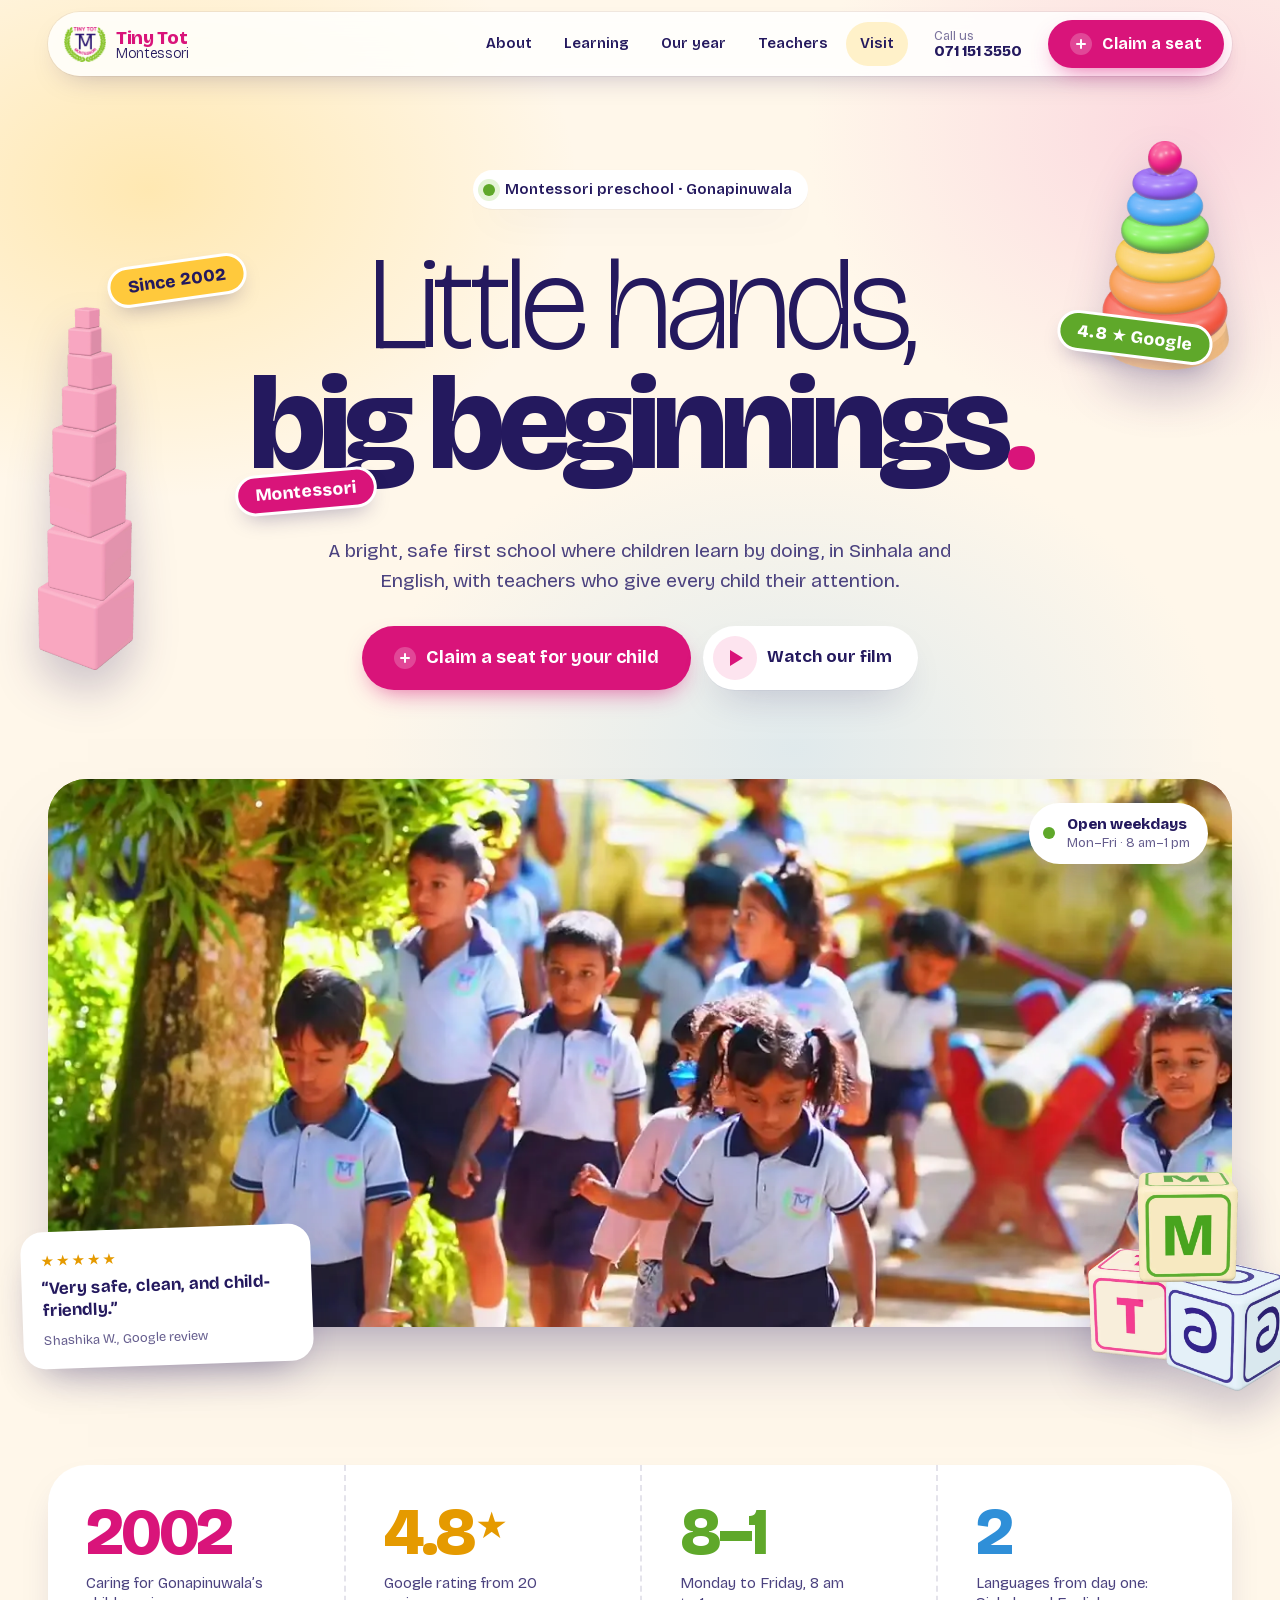
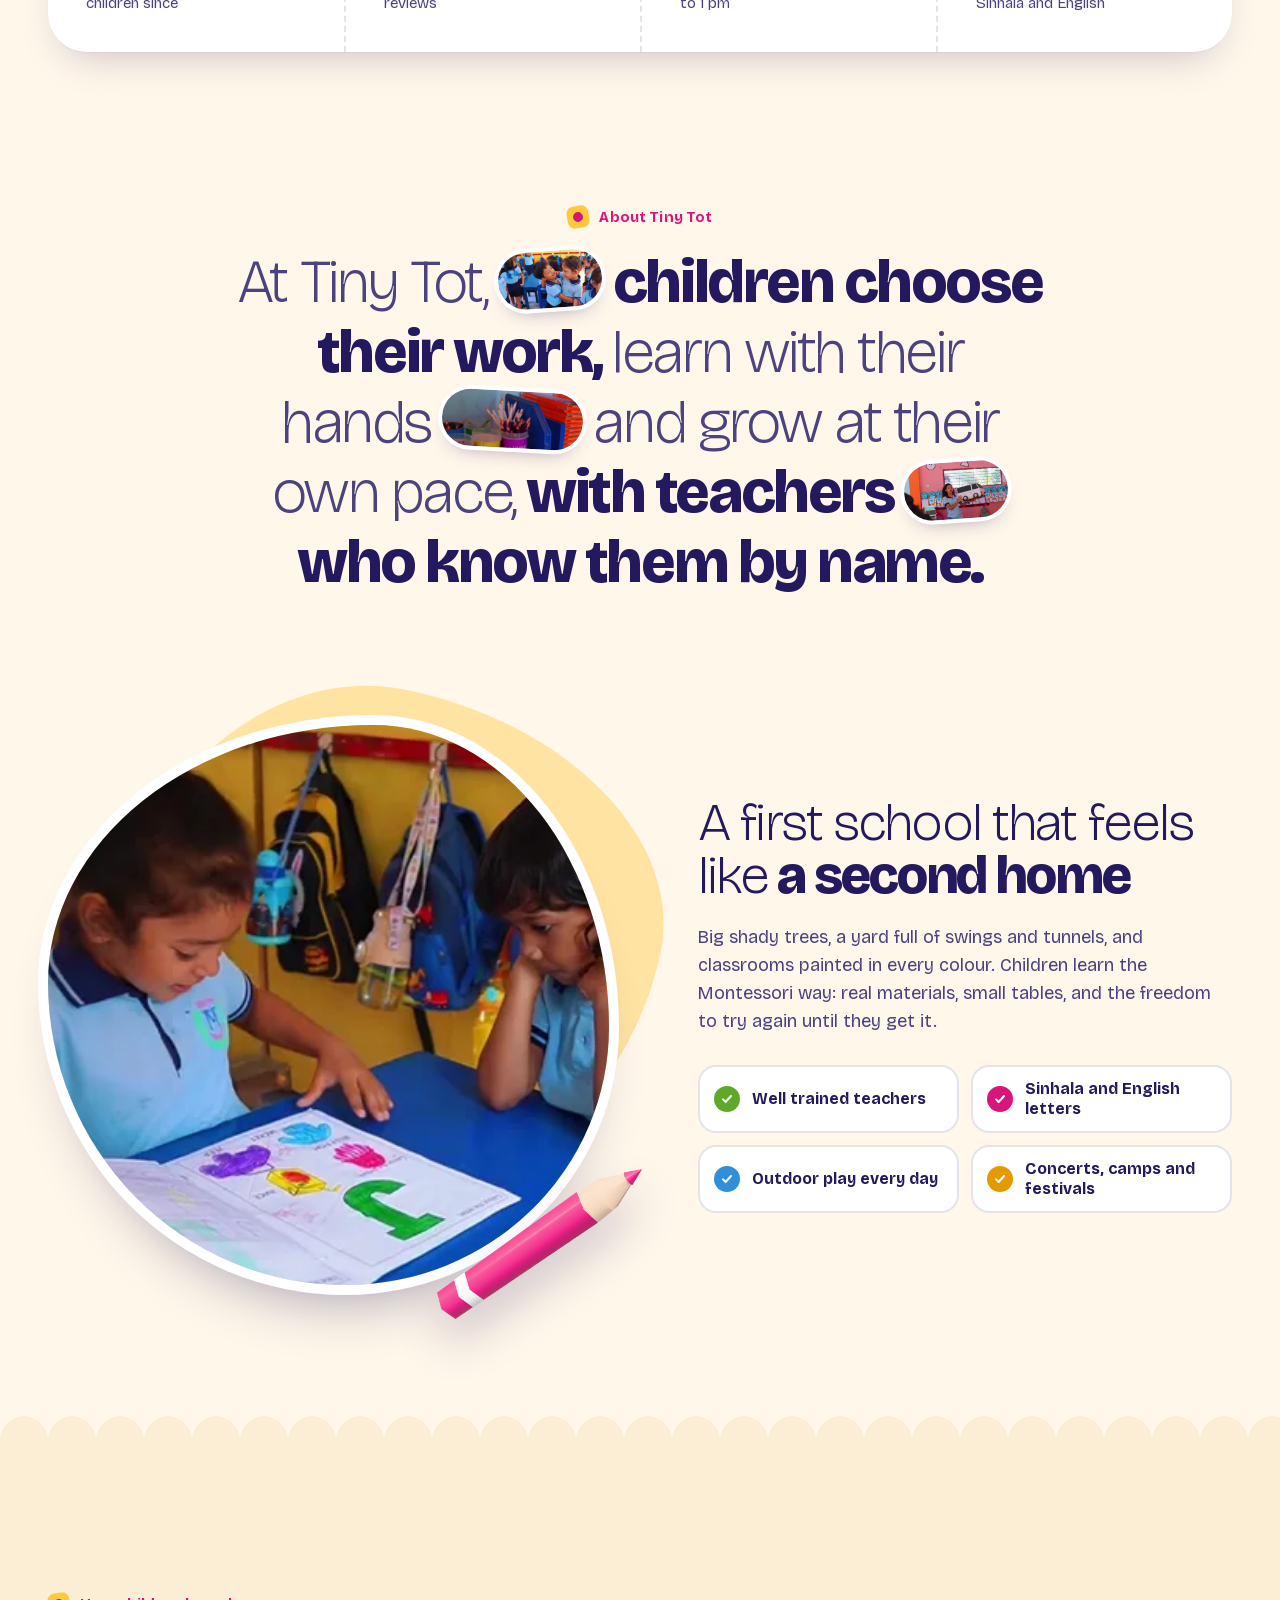
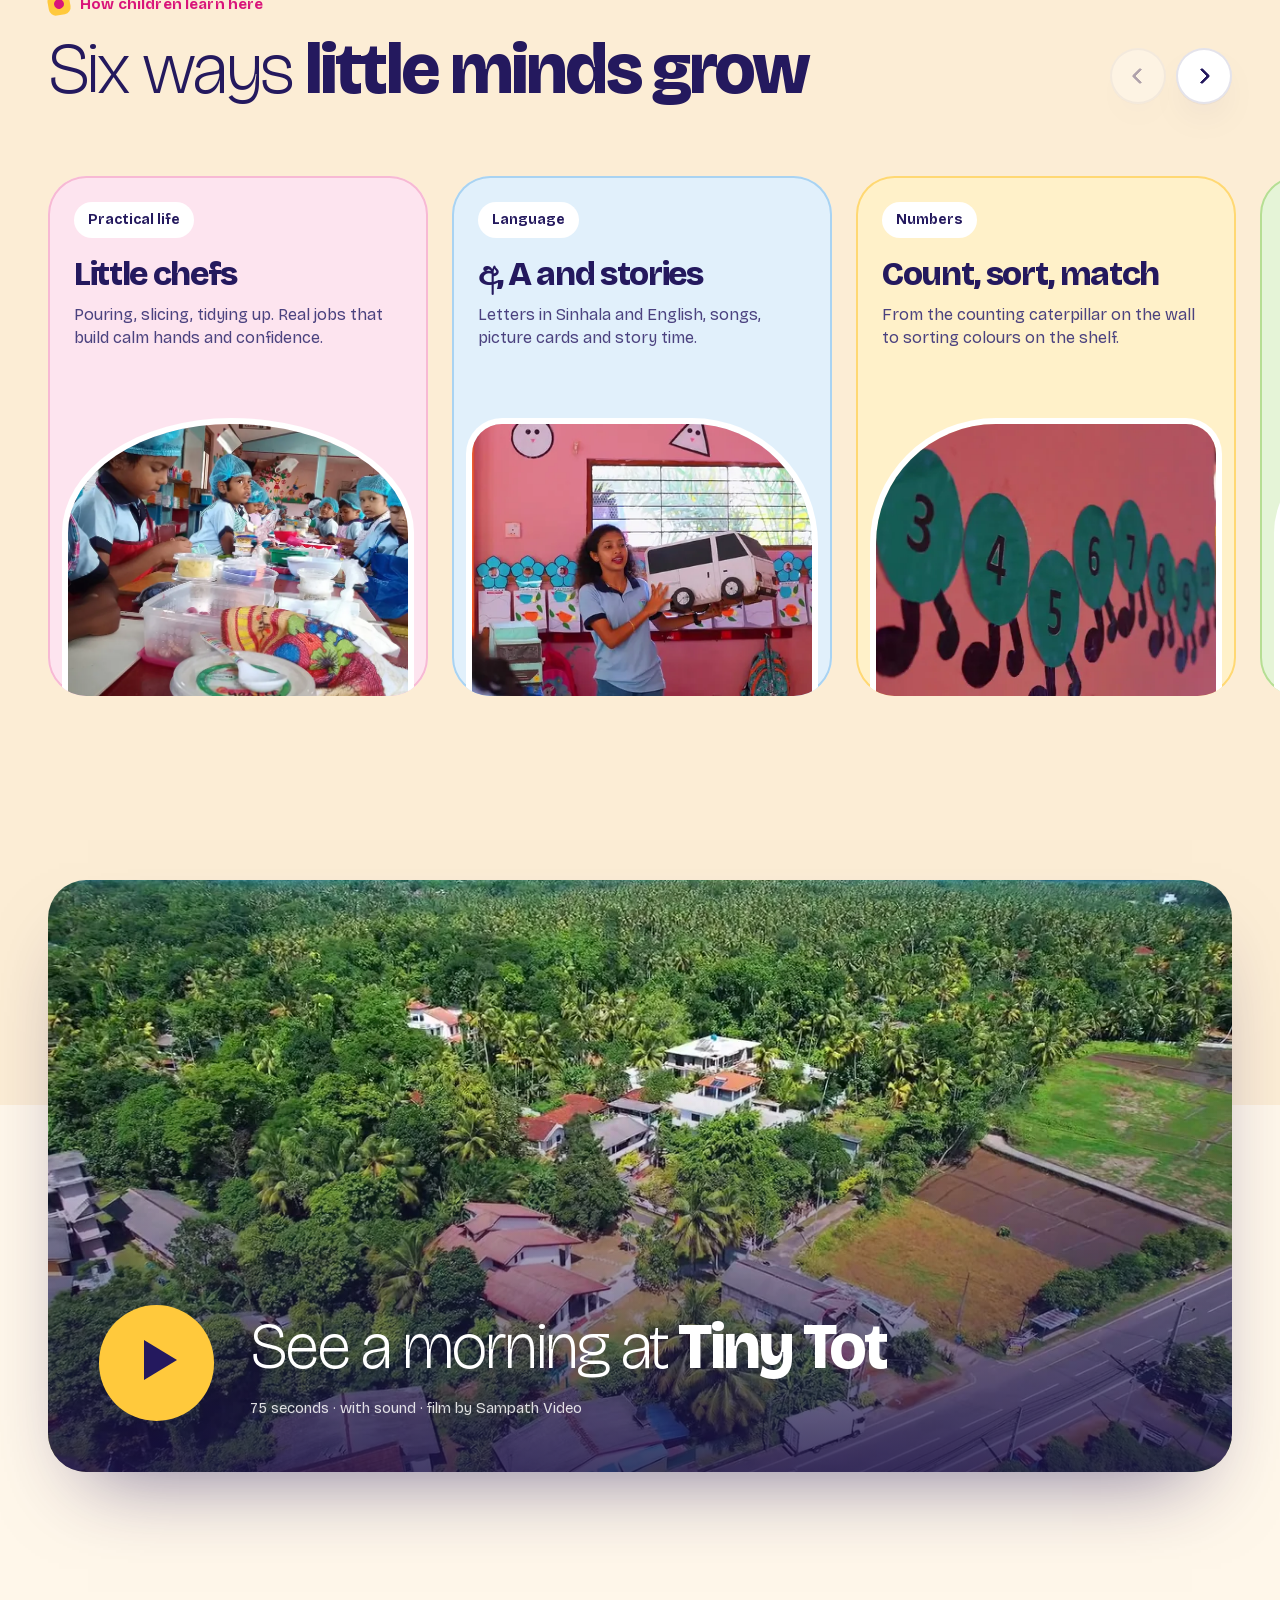
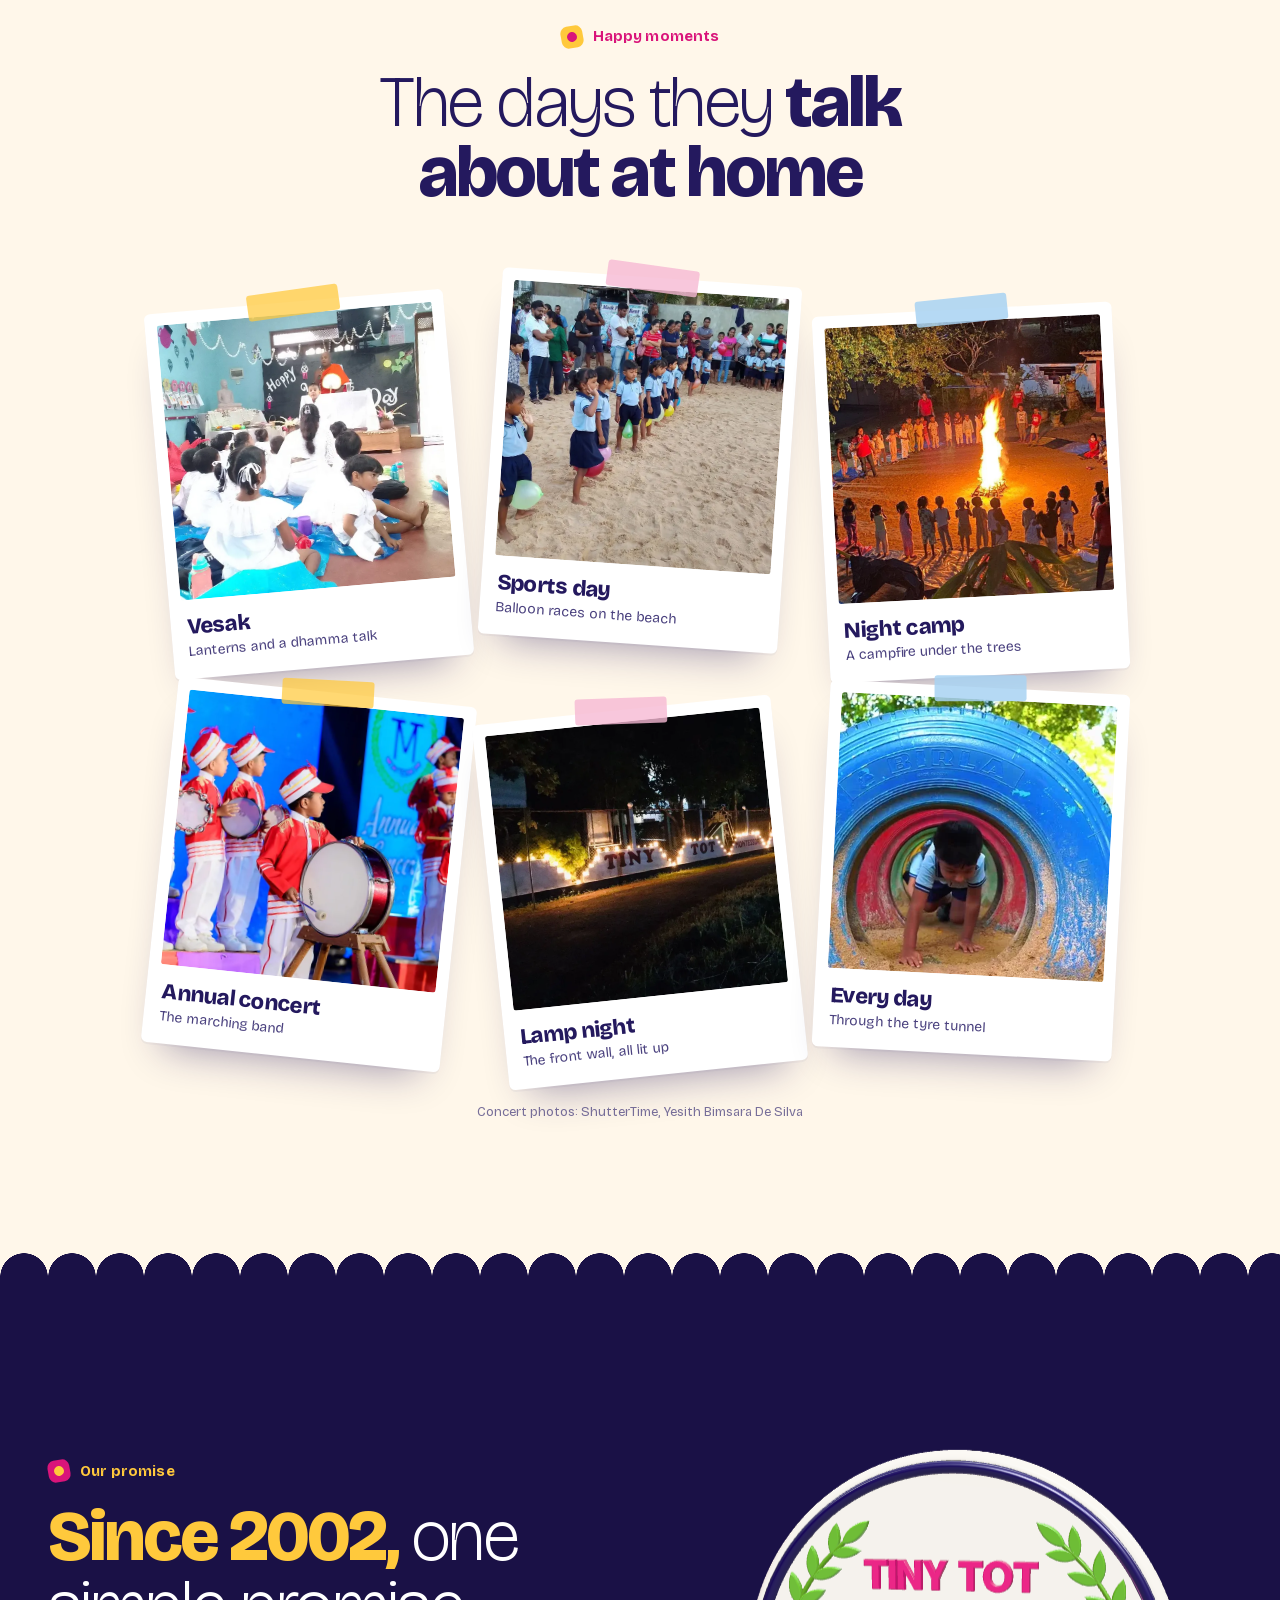
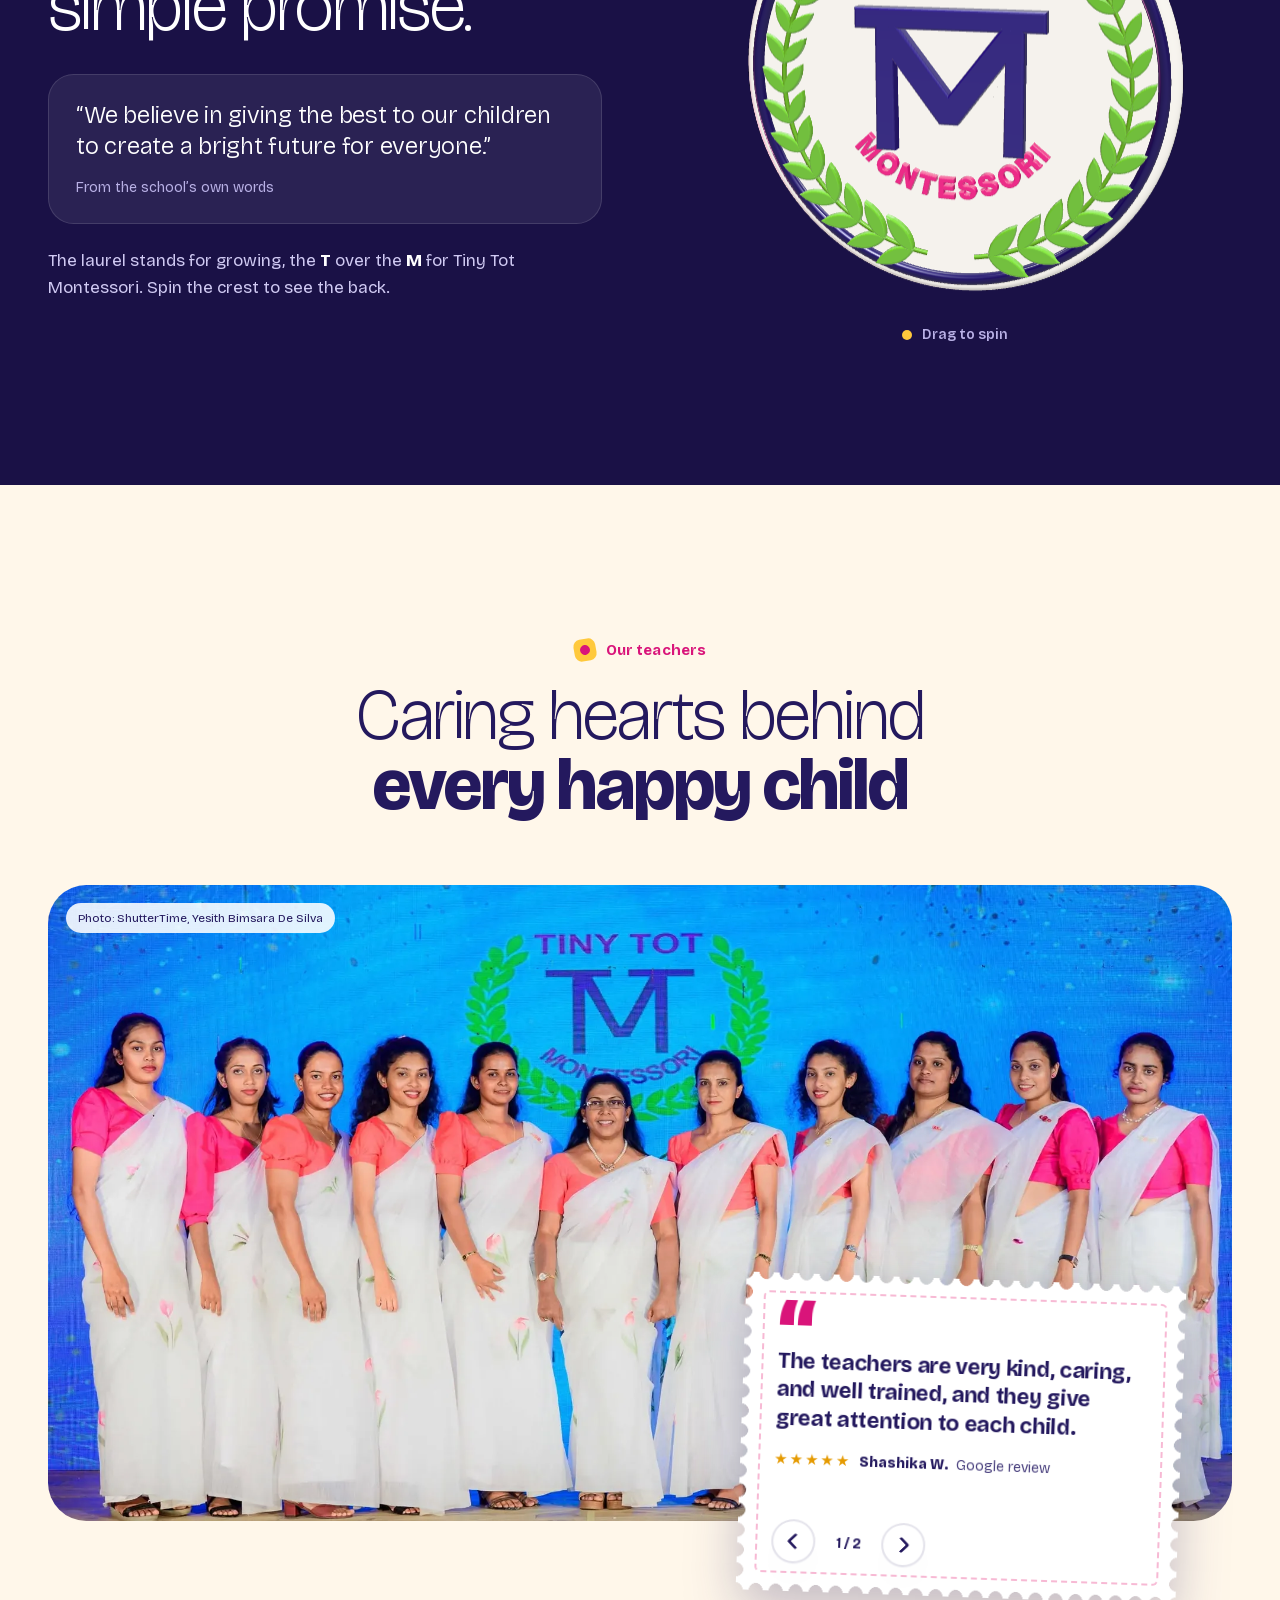
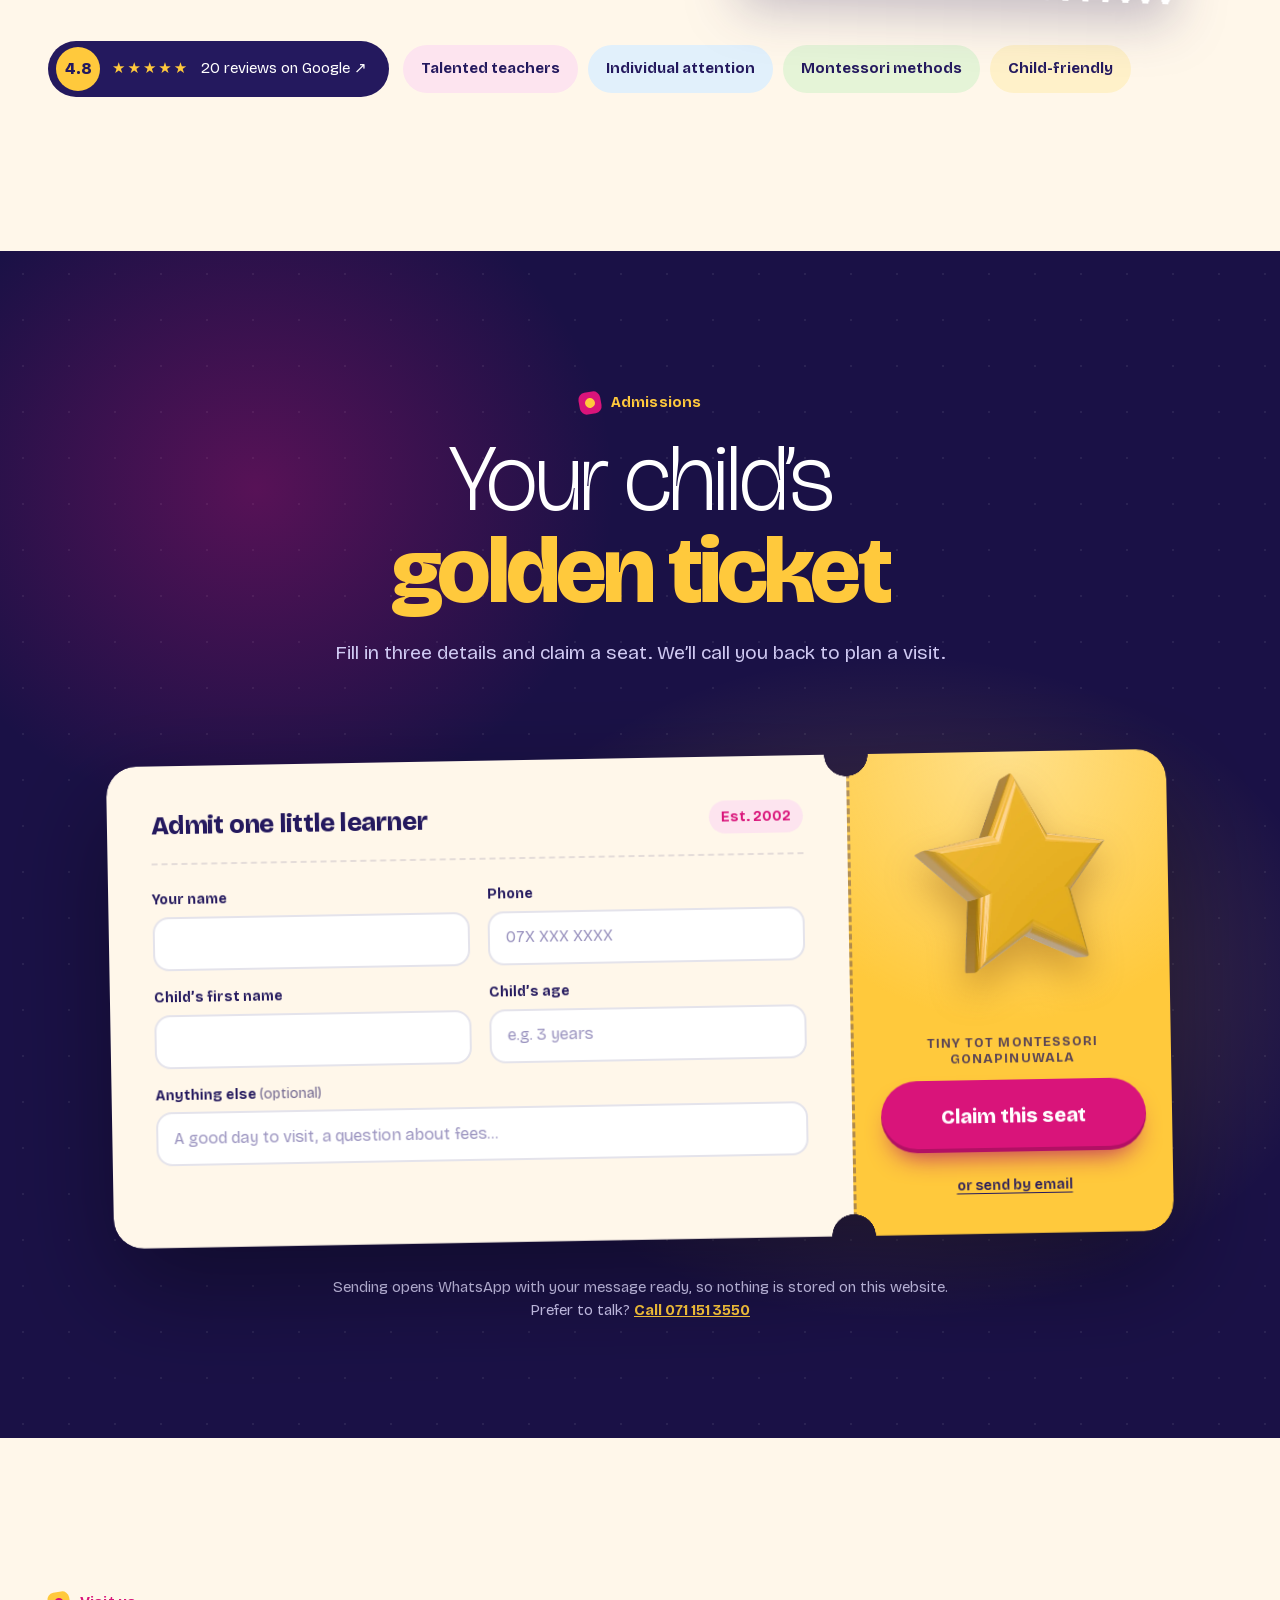
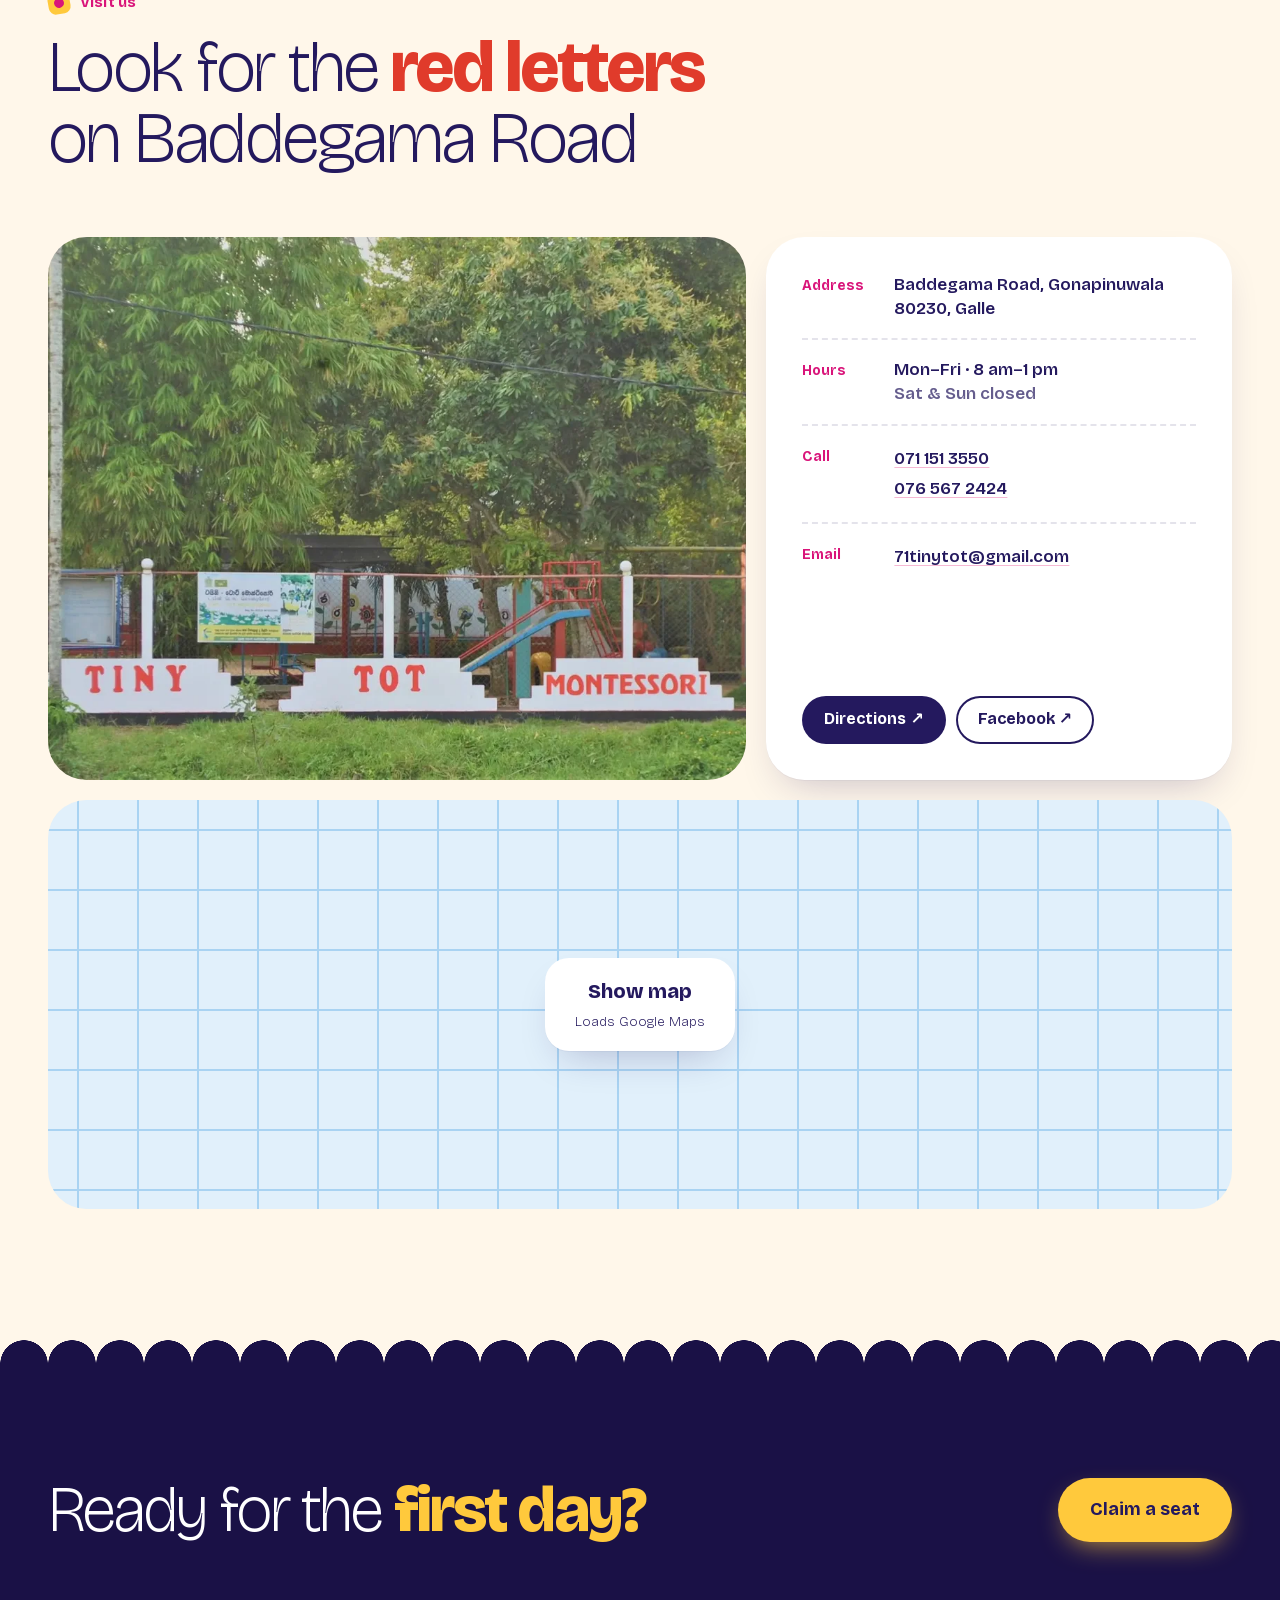
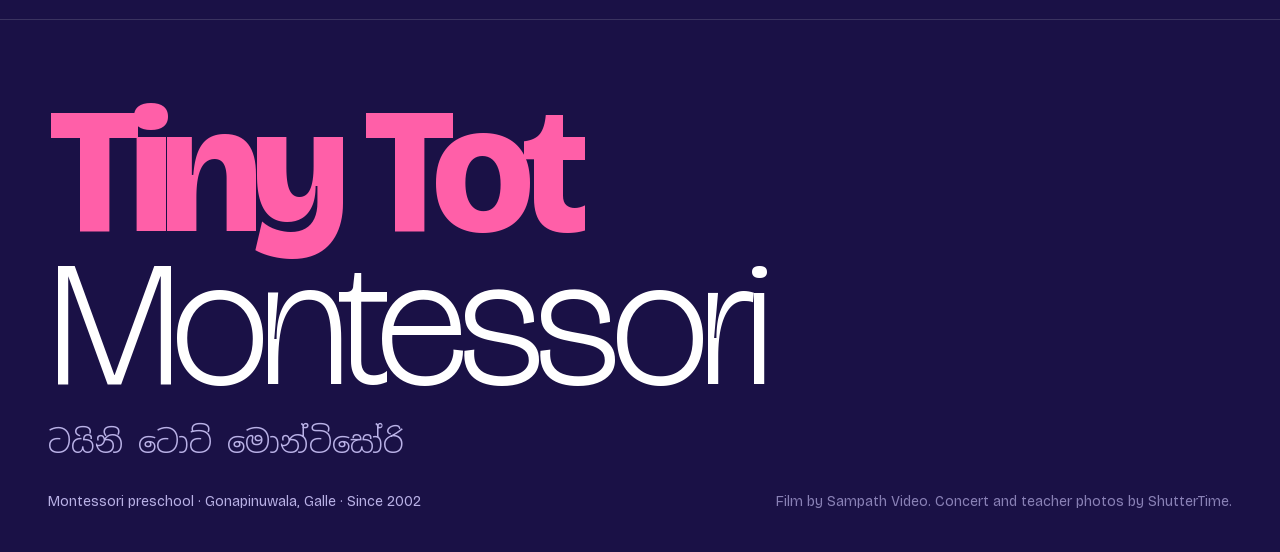
==== index.html @ 588c16fe "init" ====
<!doctype html>
<html lang="en">
<head>
<meta charset="utf-8">
<meta name="viewport" content="width=device-width, initial-scale=1, viewport-fit=cover">
<title>Tiny Tot Montessori · Gonapinuwala</title>
<meta name="description" content="Montessori preschool on Baddegama Road, Gonapinuwala (Galle). Little hands learning by doing since 2002. Rated 4.8 on Google.">
<meta name="theme-color" content="#FFF7EA">
<meta name="color-scheme" content="light">
<link rel="icon" href="media/crest-96.png" type="image/png">
<link rel="apple-touch-icon" href="media/apple-touch-icon.png">
<!-- Replace with the absolute URL once the domain is known, e.g. https://tinytot.lk/media/share.jpg -->
<meta property="og:type" content="website">
<meta property="og:title" content="Tiny Tot Montessori · Gonapinuwala">
<meta property="og:description" content="Montessori preschool in Gonapinuwala, since 2002. Claim a seat for your child.">
<meta property="og:image" content="media/share.jpg">
<meta name="twitter:card" content="summary_large_image">
<link rel="preload" href="fonts/bricolage.woff2" as="font" type="font/woff2" crossorigin>
<link rel="stylesheet" href="css/site.css">
<script>document.documentElement.classList.add("js")</script>
<script type="application/ld+json">
{"@context":"https://schema.org","@type":"Preschool","name":"Tiny Tot Montessori","address":{"@type":"PostalAddress","streetAddress":"Baddegama Road","addressLocality":"Gonapinuwala","addressRegion":"Galle","postalCode":"80230","addressCountry":"LK"},"geo":{"@type":"GeoCoordinates","latitude":6.154467,"longitude":80.1437},"telephone":"+94711513550","email":"71tinytot@gmail.com","foundingDate":"2002","sameAs":["https://www.facebook.com/tinytotmontessori/"],"aggregateRating":{"@type":"AggregateRating","ratingValue":"4.8","reviewCount":"20"}}
</script>
</head>
<body>
<a class="skip" href="#main">Skip to content</a>

<!-- NAV: floating pill -->
<header class="nav" data-nav>
  <div class="nav-pill">
    <a class="brand" href="#top" aria-label="Tiny Tot Montessori, back to top">
      <img src="media/crest-96.png" width="42" height="35" alt="">
      <span class="brand-word"><b>Tiny Tot</b><span>Montessori</span></span>
    </a>
    <nav class="nav-links" aria-label="Main">
      <a href="#about">About</a>
      <a href="#learning">Learning</a>
      <a href="#year">Our year</a>
      <a href="#teachers">Teachers</a>
      <a href="#visit">Visit</a>
    </nav>
    <a class="nav-call" href="tel:+94711513550"><span>Call us</span><b>071 151 3550</b></a>
    <a class="btn btn-magenta nav-cta" href="#seat"><span class="plus" aria-hidden="true"></span>Claim a seat</a>
    <button class="menu-btn" type="button" aria-expanded="false" aria-controls="sheet" data-menu-open>
      <span class="menu-lines" aria-hidden="true"></span><span class="sr">Menu</span>
    </button>
  </div>
</header>

<div class="sheet" id="sheet" hidden data-sheet>
  <div class="sheet-inner">
    <button class="sheet-close" type="button" data-menu-close aria-label="Close menu">Close</button>
    <nav aria-label="Mobile">
      <a href="#about"><span>01</span>About</a>
      <a href="#learning"><span>02</span>Learning</a>
      <a href="#year"><span>03</span>Our year</a>
      <a href="#teachers"><span>04</span>Teachers</a>
      <a href="#visit"><span>05</span>Visit</a>
    </nav>
    <a class="btn btn-magenta btn-lg sheet-cta" href="#seat"><span class="plus" aria-hidden="true"></span>Claim a seat</a>
    <p class="sheet-foot"><a href="tel:+94711513550">071 151 3550</a> · Baddegama Rd, Gonapinuwala</p>
  </div>
</div>

<main id="main">

<!-- 1 · HERO -->
<section class="hero" id="top">
  <div class="hero-copy wrap">
    <p class="kicker" data-rise style="--d:0"><span class="dot" aria-hidden="true"></span>Montessori preschool · Gonapinuwala</p>
    <h1 class="hero-h1">
      <span class="h1-line" data-rise style="--d:1"><span class="lt">Little hands,</span></span>
      <span class="h1-line" data-rise style="--d:2"><b>big beginnings<span class="pink">.</span></b></span>
      <span class="sticker st-yellow" style="--rot:-8deg" data-pop>Since 2002</span>
      <span class="sticker st-green" style="--rot:7deg" data-pop>4.8 ★ Google</span>
      <span class="sticker st-pink" style="--rot:-5deg" data-pop>Montessori</span>
    </h1>
    <p class="hero-sub" data-rise style="--d:3">A bright, safe first school where children learn by doing, in Sinhala and English, with teachers who give every child their attention.</p>
    <div class="hero-cta" data-rise style="--d:4">
      <a class="btn btn-magenta btn-xl" href="#seat"><span class="plus" aria-hidden="true"></span>Claim a seat for your child</a>
      <button class="btn btn-play" type="button" data-film-open><span class="play-dot" aria-hidden="true"></span>Watch our film</button>
    </div>
  </div>

  <img class="toy toy-tower" src="media/toy-tower.webp" width="720" height="2718" alt="" data-float="0.18" aria-hidden="true">
  <img class="toy toy-stacker" src="media/toy-stacker.webp" width="720" height="1287" alt="" data-float="-0.12" aria-hidden="true">

  <div class="hero-stage wrap">
    <div class="hero-frame">
      <video class="hero-video" autoplay muted loop playsinline preload="metadata" poster="media/hero-poster.webp" data-hero-video>
        <source src="media/hero-480.mp4" type="video/mp4" media="(max-width: 760px)">
        <source src="media/hero-720.mp4" type="video/mp4">
      </video>
      <button class="hero-pause" type="button" aria-label="Pause background video" data-hero-pause><span class="i-pause" aria-hidden="true"></span></button>
      <div class="float-card fc-review" data-pop>
        <span class="stars" aria-hidden="true">★★★★★</span>
        <p>“Very safe, clean, and child-friendly.”</p>
        <span class="muted">Shashika W., Google review</span>
      </div>
      <div class="float-card fc-live" data-pop>
        <span class="live" aria-hidden="true"></span>
        <span><b>Open weekdays</b><span class="muted">Mon–Fri · 8 am–1 pm</span></span>
      </div>
    </div>
    <img class="toy toy-blocks" src="media/toy-blocks.webp" width="720" height="769" alt="" data-float="-0.08" aria-hidden="true">
  </div>
</section>

<!-- 2 · STATS -->
<section class="stats wrap" aria-label="Tiny Tot at a glance">
  <ul class="stat-row">
    <li data-reveal style="--d:0"><b class="stat-n">2002</b><span class="stat-t">Caring for Gonapinuwala’s children since</span></li>
    <li data-reveal style="--d:1"><b class="stat-n">4.8<small>★</small></b><span class="stat-t">Google rating from 20 reviews</span></li>
    <li data-reveal style="--d:2"><b class="stat-n">8–1</b><span class="stat-t">Monday to Friday, 8 am to 1 pm</span></li>
    <li data-reveal style="--d:3"><b class="stat-n">2</b><span class="stat-t">Languages from day one: Sinhala and English</span></li>
  </ul>
</section>

<!-- 3 · ABOUT: statement with inline photos -->
<section class="about" id="about">
  <div class="wrap">
    <p class="label" data-reveal><span class="label-ico" aria-hidden="true"></span>About Tiny Tot</p>
    <p class="statement" data-reveal>
      <span class="lt">At Tiny Tot,</span> <span class="pic"><img src="media/v-friends-640.webp" alt="" loading="lazy"></span> <b>children choose their work,</b> <span class="lt">learn with their hands</span> <span class="pic pic-wide"><img src="media/v-pencils-640.webp" alt="" loading="lazy"></span> <span class="lt">and grow at their own pace,</span> <b>with teachers</b> <span class="pic"><img src="media/v-teach-640.webp" alt="" loading="lazy"></span> <b>who know them by name.</b>
    </p>
    <div class="about-split">
      <figure class="blob-photo" data-reveal>
        <img src="media/v-class-1280.webp" srcset="media/v-class-640.webp 640w, media/v-class-1280.webp 1280w" sizes="(max-width: 860px) 90vw, 44vw" width="1280" height="720" alt="Children working at small red and blue tables in a bright classroom" loading="lazy">
        <img class="toy toy-crayon" src="media/toy-crayon.webp" width="720" height="527" alt="" aria-hidden="true">
      </figure>
      <div class="about-copy" data-reveal>
        <h2 class="h2"><span class="lt">A first school that feels like</span> <b>a second home</b></h2>
        <p>Big shady trees, a yard full of swings and tunnels, and classrooms painted in every colour. Children learn the Montessori way: real materials, small tables, and the freedom to try again until they get it.</p>
        <ul class="ticks">
          <li>Well trained teachers</li>
          <li>Sinhala and English letters</li>
          <li>Outdoor play every day</li>
          <li>Concerts, camps and festivals</li>
        </ul>
      </div>
    </div>
  </div>
</section>

<!-- 4 · LEARNING: card carousel -->
<section class="learning scallop-top" id="learning">
  <div class="wrap">
    <header class="sec-head">
      <div>
        <p class="label"><span class="label-ico" aria-hidden="true"></span>How children learn here</p>
        <h2 class="h2"><span class="lt">Six ways</span> <b>little minds grow</b></h2>
      </div>
      <div class="car-nav" aria-label="Scroll the cards">
        <button type="button" class="round-btn" data-car="-1" aria-label="Previous"><span class="chev l" aria-hidden="true"></span></button>
        <button type="button" class="round-btn" data-car="1" aria-label="Next"><span class="chev" aria-hidden="true"></span></button>
      </div>
    </header>
  </div>
  <div class="cards" data-cards tabindex="0" aria-label="Learning areas">
    <article class="card c-pink">
      <span class="pill">Practical life</span>
      <h3><b>Little chefs</b></h3>
      <p>Pouring, slicing, tidying up. Real jobs that build calm hands and confidence.</p>
      <figure class="card-photo b1"><img src="media/cooking-700.webp" width="700" height="933" alt="Children in hair nets preparing food at a long table" loading="lazy"></figure>
    </article>
    <article class="card c-sky">
      <span class="pill">Language</span>
      <h3><b>අ, A and stories</b></h3>
      <p>Letters in Sinhala and English, songs, picture cards and story time.</p>
      <figure class="card-photo b2"><img src="media/v-teach-640.webp" width="640" height="360" alt="A teacher tells a story holding up a cut-out car" loading="lazy"></figure>
    </article>
    <article class="card c-sun">
      <span class="pill">Numbers</span>
      <h3><b>Count, sort, match</b></h3>
      <p>From the counting caterpillar on the wall to sorting colours on the shelf.</p>
      <figure class="card-photo b3"><img src="media/v-numbers-640.webp" width="640" height="360" alt="A painted number caterpillar on a pink wall" loading="lazy"></figure>
    </article>
    <article class="card c-green">
      <span class="pill">Movement</span>
      <h3><b>Climb, swing, crawl</b></h3>
      <p>A rope ladder up the big tree, swings in the shade and a tyre tunnel.</p>
      <figure class="card-photo b1"><img src="media/v-climb-640.webp" width="640" height="360" alt="A boy climbs a rope ladder on a tree" loading="lazy"></figure>
    </article>
    <article class="card c-lilac">
      <span class="pill">Arts & stage</span>
      <h3><b>Sing, dance, shine</b></h3>
      <p>Songs every day and a full stage at the annual concert.</p>
      <figure class="card-photo b2"><img src="media/fairies-900.webp" width="900" height="536" alt="Children in fairy costumes dancing on stage" loading="lazy"></figure>
    </article>
    <article class="card c-pink">
      <span class="pill">Nature & values</span>
      <h3><b>Grow kind</b></h3>
      <p>A sapling in every pair of hands on planting day, and Vesak together.</p>
      <figure class="card-photo b3"><img src="media/plants-1280.webp" width="1280" height="576" alt="Children holding potted saplings" loading="lazy"></figure>
    </article>
  </div>
</section>

<!-- 5 · FILM -->
<section class="film-band" aria-label="School film">
  <button class="film-poster" type="button" data-film-open>
    <img src="media/v-drone-1280.webp" srcset="media/v-drone-640.webp 640w, media/v-drone-1280.webp 1280w" sizes="100vw" width="1280" height="720" alt="" loading="lazy">
    <span class="film-copy">
      <span class="big-play" aria-hidden="true"></span>
      <span class="film-title"><span class="lt">See a morning at</span> <b>Tiny Tot</b></span>
      <span class="film-meta">75 seconds · with sound · film by Sampath Video</span>
    </span>
  </button>
</section>

<!-- 6 · OUR YEAR: polaroid wall -->
<section class="year" id="year">
  <div class="wrap">
    <header class="sec-head center">
      <div>
        <p class="label"><span class="label-ico" aria-hidden="true"></span>Happy moments</p>
        <h2 class="h2"><span class="lt">The days they</span> <b>talk about at home</b></h2>
      </div>
    </header>
  </div>
  <div class="polaroids" data-polaroids>
    <figure class="pola" style="--rot:-5deg;--y:10px"><img src="media/vesak-700.webp" width="700" height="933" alt="Children in white listening to a monk on Vesak day" loading="lazy"><figcaption><b>Vesak</b><span>Lanterns and a dhamma talk</span></figcaption></figure>
    <figure class="pola" style="--rot:4deg;--y:-14px"><img src="media/beach-900.webp" width="900" height="675" alt="Children with balloons line up for a race on the beach" loading="lazy"><figcaption><b>Sports day</b><span>Balloon races on the beach</span></figcaption></figure>
    <figure class="pola" style="--rot:-3deg;--y:18px"><img src="media/campfire-1024.webp" width="1024" height="768" alt="Children in pyjamas around a campfire at night" loading="lazy"><figcaption><b>Night camp</b><span>A campfire under the trees</span></figcaption></figure>
    <figure class="pola" style="--rot:6deg;--y:-6px"><img src="media/band-1000.webp" width="1000" height="582" alt="A boy in a red band uniform plays a big drum" loading="lazy"><figcaption><b>Annual concert</b><span>The marching band</span></figcaption></figure>
    <figure class="pola" style="--rot:-6deg;--y:12px"><img src="media/lamps-900.webp" width="900" height="675" alt="Oil lamps glowing along the stepped front wall at night" loading="lazy"><figcaption><b>Lamp night</b><span>The front wall, all lit up</span></figcaption></figure>
    <figure class="pola" style="--rot:3deg;--y:-10px"><img src="media/v-tunnel-640.webp" width="640" height="360" alt="A child crawls through a painted tyre tunnel" loading="lazy"><figcaption><b>Every day</b><span>Through the tyre tunnel</span></figcaption></figure>
  </div>
  <p class="credit wrap center">Concert photos: ShutterTime, Yesith Bimsara De Silva</p>
</section>

<!-- 7 · STORY + 3D CREST -->
<section class="story scallop-top dark" id="story">
  <div class="story-grid wrap">
    <div class="story-text">
      <p class="label on-dark"><span class="label-ico" aria-hidden="true"></span>Our promise</p>
      <h2 class="h2"><b>Since 2002,</b> <span class="lt">one simple promise.</span></h2>
      <blockquote class="promise">
        <p>“We believe in giving the best to our children to create a bright future for everyone.”</p>
        <cite>From the school’s own words</cite>
      </blockquote>
      <p class="story-p">The laurel stands for growing, the <b>T</b> over the <b>M</b> for Tiny Tot Montessori. Spin the crest to see the back.</p>
    </div>
    <div class="crest-stage" data-crest>
      <canvas class="crest-canvas" aria-label="3D model of the Tiny Tot Montessori crest. Drag to spin it." role="img"></canvas>
      <img class="crest-fallback" src="media/crest-512.png" width="512" height="429" alt="Tiny Tot Montessori crest: a green laurel wreath around a blue T and M" loading="lazy">
      <p class="crest-hint" aria-hidden="true"><span class="drag-dot"></span>Drag to spin</p>
    </div>
  </div>
</section>

<!-- 8 · TEACHERS + REVIEWS -->
<section class="teachers" id="teachers">
  <div class="wrap">
    <header class="sec-head center">
      <div>
        <p class="label"><span class="label-ico" aria-hidden="true"></span>Our teachers</p>
        <h2 class="h2"><span class="lt">Caring hearts behind</span> <b>every happy child</b></h2>
      </div>
    </header>
    <div class="teach-stage">
      <figure class="teach-photo">
        <img src="media/teachers-1000.webp" srcset="media/teachers-1000.webp 1000w, media/teachers-2000.webp 2000w" sizes="(max-width: 860px) 100vw, 1200px" width="2000" height="1164" alt="Eleven Tiny Tot teachers in matching white sarees with pink blouses" loading="lazy">
        <figcaption class="credit-on">Photo: ShutterTime, Yesith Bimsara De Silva</figcaption>
      </figure>
      <div class="stamp" data-reviews-car>
        <span class="quote-mark" aria-hidden="true">“</span>
        <div class="stamp-slides">
          <blockquote class="slide is-on">
            <p>The teachers are very kind, caring, and well trained, and they give great attention to each child.</p>
            <cite><span class="stars" aria-hidden="true">★★★★★</span><b>Shashika W.</b> Google review</cite>
          </blockquote>
          <blockquote class="slide">
            <p>It has very talented teachers. They do an excellent job of building a strong foundation for every child’s future.</p>
            <cite><span class="stars" aria-hidden="true">★★★★★</span><b>Poorni N.</b> Google review</cite>
          </blockquote>
        </div>
        <div class="stamp-nav">
          <button type="button" class="round-btn sm" data-rev="-1" aria-label="Previous review"><span class="chev l" aria-hidden="true"></span></button>
          <span class="rev-count" data-rev-count>1 / 2</span>
          <button type="button" class="round-btn sm" data-rev="1" aria-label="Next review"><span class="chev" aria-hidden="true"></span></button>
        </div>
      </div>
    </div>
    <div class="tags-row">
      <a class="rating-pill" href="#" data-reviews target="_blank" rel="noopener"><b>4.8</b><span class="stars" aria-hidden="true">★★★★★</span><span>20 reviews on Google ↗</span></a>
      <ul class="tags" aria-label="What parents mention most">
        <li>Talented teachers</li><li>Individual attention</li><li>Montessori methods</li><li>Child-friendly</li>
      </ul>
    </div>
  </div>
</section>

<!-- 9 · THE WINNING CTA: admission pass -->
<section class="seat" id="seat">
  <div class="seat-glow" aria-hidden="true"></div>
  <div class="wrap">
    <header class="seat-head">
      <p class="label on-dark"><span class="label-ico" aria-hidden="true"></span>Admissions</p>
      <h2 class="h2"><span class="lt">Your child’s</span> <b>golden ticket</b></h2>
      <p class="seat-sub">Fill in three details and claim a seat. We’ll call you back to plan a visit.</p>
    </header>

    <form class="ticket" data-enrol novalidate>
      <div class="ticket-main">
        <div class="ticket-top">
          <span class="admit">Admit one little learner</span>
          <span class="ticket-no">Est. 2002</span>
        </div>
        <div class="t-fields">
          <div class="field">
            <label for="f-parent">Your name</label>
            <input id="f-parent" name="parent" type="text" autocomplete="name" required>
          </div>
          <div class="field">
            <label for="f-phone">Phone</label>
            <input id="f-phone" name="phone" type="tel" inputmode="tel" autocomplete="tel" placeholder="07X XXX XXXX" required>
          </div>
          <div class="field">
            <label for="f-child">Child’s first name</label>
            <input id="f-child" name="child" type="text" autocomplete="off">
          </div>
          <div class="field">
            <label for="f-age">Child’s age</label>
            <input id="f-age" name="age" type="text" inputmode="text" placeholder="e.g. 3 years" autocomplete="off">
          </div>
          <div class="field field-full">
            <label for="f-msg">Anything else <span class="opt">(optional)</span></label>
            <input id="f-msg" name="message" type="text" placeholder="A good day to visit, a question about fees…">
          </div>
        </div>
        <p class="form-status" role="status" aria-live="polite" data-status></p>
      </div>

      <div class="ticket-stub">
        <img class="stub-star" src="media/toy-star.webp" width="720" height="753" alt="" aria-hidden="true">
        <p class="stub-small">Tiny Tot Montessori<br>Gonapinuwala</p>
        <button class="btn btn-gold btn-xl claim" type="submit" data-claim>
          <span class="claim-txt">Claim this seat</span>
        </button>
        <a class="stub-alt" href="mailto:71tinytot@gmail.com" data-mail>or send by email</a>
        <span class="stamp-mark" aria-hidden="true" data-stamp><b>Seat<br>requested</b><span>✓</span></span>
      </div>
    </form>
    <p class="seat-foot">Sending opens WhatsApp with your message ready, so nothing is stored on this website. Prefer to talk? <a href="tel:+94711513550">Call 071 151 3550</a></p>
  </div>
  <canvas class="confetti" aria-hidden="true" data-confetti></canvas>
</section>

<!-- 10 · VISIT -->
<section class="visit" id="visit">
  <div class="wrap">
    <header class="sec-head">
      <div>
        <p class="label"><span class="label-ico" aria-hidden="true"></span>Visit us</p>
        <h2 class="h2"><span class="lt">Look for the</span> <b class="red">red letters</b> <span class="lt">on Baddegama Road</span></h2>
      </div>
    </header>
    <div class="visit-grid">
      <figure class="visit-photo">
        <img src="media/fence-1000.webp" srcset="media/fence-1000.webp 1000w, media/fence-2048.webp 2048w" sizes="(max-width: 960px) 100vw, 60vw" width="2048" height="1228" alt="The front wall with TINY TOT MONTESSORI painted in red, with the playground behind" loading="lazy">
      </figure>
      <aside class="card-visit">
        <dl class="facts">
          <div><dt>Address</dt><dd>Baddegama Road, Gonapinuwala 80230, Galle</dd></div>
          <div><dt>Hours</dt><dd>Mon–Fri · 8 am–1 pm<br><span class="muted">Sat & Sun closed</span></dd></div>
          <div><dt>Call</dt><dd><a href="tel:+94711513550">071 151 3550</a><br><a href="tel:+94765672424">076 567 2424</a></dd></div>
          <div><dt>Email</dt><dd><a href="mailto:71tinytot@gmail.com">71tinytot@gmail.com</a></dd></div>
        </dl>
        <div class="visit-links">
          <a class="btn btn-ink" href="#" data-directions target="_blank" rel="noopener">Directions ↗</a>
          <a class="btn btn-line" href="#" data-facebook target="_blank" rel="noopener">Facebook ↗</a>
        </div>
      </aside>
      <div class="map" data-map>
        <button class="map-load" type="button" data-map-load><span><b>Show map</b><span class="lt">Loads Google Maps</span></span></button>
      </div>
    </div>
  </div>
</section>

</main>

<footer class="foot scallop-top dark">
  <div class="foot-cta wrap">
    <p class="foot-ask"><span class="lt">Ready for the</span> <b>first day?</b></p>
    <a class="btn btn-gold btn-xl" href="#seat">Claim a seat</a>
  </div>
  <div class="foot-mark wrap">
    <p class="foot-word"><b>Tiny Tot</b><span class="lt">Montessori</span></p>
    <p class="foot-si" lang="si">ටයිනි ටොට් මොන්ටිසෝරි</p>
  </div>
  <div class="foot-row wrap">
    <p>Montessori preschool · Gonapinuwala, Galle · Since 2002</p>
    <p class="muted">Film by Sampath Video. Concert and teacher photos by ShutterTime.</p>
  </div>
</footer>

<nav class="dock" aria-label="Quick actions" data-dock>
  <a href="tel:+94711513550"><span class="d-ico d-call" aria-hidden="true"></span>Call</a>
  <a href="#" data-wa-direct target="_blank" rel="noopener"><span class="d-ico" aria-hidden="true"></span>WhatsApp</a>
  <a class="dock-main" href="#seat">Claim a seat</a>
</nav>

<dialog class="film" data-film aria-label="Tiny Tot school film">
  <div class="film-inner">
    <video controls playsinline preload="none" poster="media/v-drone-1280.webp" data-film-video>
      <source src="media/film-75s.mp4" type="video/mp4">
    </video>
    <div class="film-bar">
      <p>School film by Sampath Video</p>
      <button type="button" class="btn btn-paper" data-film-close>Close</button>
    </div>
  </div>
</dialog>

<script type="importmap">{"imports":{"three":"./vendor/three.module.min.js"}}</script>
<script src="js/config.js"></script>
<script src="js/app.js" defer></script>
<script type="module" src="js/crest.js"></script>
</body>
</html>
---- css/site.css ----
/* Tiny Tot Montessori · design system "Toybox" (v2)
   Cream paper, white cards, crest indigo ink, wordmark magenta, a sunshine yellow for the win.
   One variable family (Bricolage Grotesque) at its extremes: 200 for the voice, 800 for the emphasis. */

@font-face{font-family:"Bricolage";src:url(../fonts/bricolage.woff2) format("woff2");font-weight:200 800;font-display:swap}
@font-face{font-family:"Sinhala";src:url(../fonts/sinhala.woff2) format("woff2");font-weight:300 700;font-display:swap}

:root{
  --cream:#FFF7EA;        /* page */
  --cream-2:#FCEDD5;      /* learning band */
  --card:#FFFFFF;
  --ink:#24195E;          /* crest monogram indigo */
  --ink-2:#4B427F;        /* body copy */
  --night:#1A1146;        /* story, admissions, footer */
  --magenta:#D9147A;      /* "TINY TOT" wordmark: every primary CTA */
  --magenta-d:#B30F64;
  --sun:#FFC93C;          /* the golden ticket */
  --sun-d:#E59A00;
  --leaf:#5FA82A;         /* laurel */
  --fence:#E03B2B;        /* painted letters on the street wall */
  --t-pink:#FDE4EF;  --b-pink:#F7B9D4;
  --t-sky:#E1F0FB;   --b-sky:#A9D3F2;
  --t-sun:#FFF1C9;   --b-sun:#FFD873;
  --t-green:#E5F4D7; --b-green:#B6DE93;
  --t-lilac:#ECE7FB; --b-lilac:#C9BDF1;
  --line:rgba(36,25,94,.12);
  --r-lg:clamp(26px,3vw,44px);
  --r-md:clamp(20px,2vw,30px);
  --gut:clamp(16px,4vw,48px);
  --max:1260px;
  --sec:clamp(96px,12vw,180px);
  --ease-out:cubic-bezier(.23,1,.32,1);
  --ease-in-out:cubic-bezier(.77,0,.175,1);
  --ease-drawer:cubic-bezier(.32,.72,0,1);
  --spring:cubic-bezier(.34,1.56,.64,1);
  --shadow:0 1px 0 rgba(36,25,94,.04),0 18px 40px -18px rgba(36,25,94,.28);
}

*,*::before,*::after{box-sizing:border-box}
html{-webkit-text-size-adjust:100%;text-size-adjust:100%;scroll-behavior:smooth;scroll-padding-top:96px}
@media (prefers-reduced-motion:reduce){html{scroll-behavior:auto}}
body{margin:0;background:var(--cream);color:var(--ink);font-family:"Bricolage",ui-sans-serif,system-ui,sans-serif;font-size:17px;line-height:1.55;font-weight:400;-webkit-font-smoothing:antialiased;-webkit-tap-highlight-color:transparent;overflow-x:clip}
img,video,canvas{display:block;max-width:100%}
img{height:auto}
a{color:inherit}
button,input,select{font:inherit;color:inherit}
button{cursor:pointer;background:none;border:0;padding:0}
a,button,input,label,summary{touch-action:manipulation}
ul{margin:0;padding:0;list-style:none}
h1,h2,h3,p,figure,blockquote,dl,dd{margin:0}
b,strong{font-weight:800}
.lt{font-weight:200}
.muted{opacity:.7}
.sr{position:absolute;width:1px;height:1px;overflow:hidden;clip:rect(0 0 0 0);white-space:nowrap}
.skip{position:absolute;left:12px;top:-60px;z-index:200;background:var(--ink);color:#fff;padding:10px 14px;border-radius:10px}
.skip:focus{top:12px}
:focus-visible{outline:3px solid var(--magenta);outline-offset:3px;border-radius:8px}
.wrap{width:100%;max-width:calc(var(--max) + var(--gut)*2);margin-inline:auto;padding-inline:var(--gut)}
.center{text-align:center}

/* ---------- type ---------- */
.h2{font-size:clamp(38px,5.6vw,84px);line-height:.98;letter-spacing:-.04em;font-weight:800;text-wrap:balance}
.h2 .lt{letter-spacing:-.035em}
.label{display:inline-flex;align-items:center;gap:10px;font-size:15px;font-weight:700;letter-spacing:.01em;color:var(--magenta);margin-bottom:18px}
.label-ico{width:22px;height:22px;border-radius:7px;background:var(--sun);position:relative;rotate:-10deg;flex:none}
.label-ico::after{content:"";position:absolute;inset:6px;border-radius:50%;background:var(--magenta)}
.label.on-dark{color:var(--sun)}
.label.on-dark .label-ico{background:var(--magenta)}
.label.on-dark .label-ico::after{background:var(--sun)}
.sec-head{display:flex;justify-content:space-between;align-items:flex-end;gap:24px;margin-bottom:clamp(36px,5vw,64px)}
.sec-head.center{justify-content:center;text-align:center}
.sec-head.center .h2{max-width:16ch;margin-inline:auto}
.red{color:var(--fence)}
.credit{font-size:13px;color:var(--ink-2);opacity:.75;margin-top:28px}

/* ---------- buttons ---------- */
.btn{--bg:var(--ink);--fg:#fff;display:inline-flex;align-items:center;justify-content:center;gap:10px;min-height:48px;padding:0 22px;border-radius:999px;background:var(--bg);color:var(--fg);font-weight:700;font-size:16px;text-decoration:none;white-space:nowrap;transition:transform 160ms var(--ease-out),background-color 200ms ease,color 200ms ease,box-shadow 200ms ease;user-select:none}
.btn:active{transform:scale(.97)}
.btn-magenta{--bg:var(--magenta);box-shadow:0 10px 24px -10px rgba(217,20,122,.7)}
.btn-gold{--bg:var(--sun);--fg:var(--ink);box-shadow:0 10px 28px -10px rgba(255,201,60,.8)}
.btn-ink{--bg:var(--ink)}
.btn-paper{--bg:#fff;--fg:var(--ink)}
.btn-line{--bg:transparent;--fg:var(--ink);box-shadow:inset 0 0 0 2px var(--ink)}
.btn-lg{min-height:56px;padding:0 28px;font-size:17px}
.btn-xl{min-height:64px;padding:0 32px;font-size:18px}
.btn-play{--bg:#fff;--fg:var(--ink);min-height:64px;padding:0 26px 0 10px;font-size:17px;box-shadow:var(--shadow)}
.play-dot{width:44px;height:44px;border-radius:50%;background:var(--t-pink);position:relative;flex:none;transition:background-color 200ms ease}
.play-dot::after{content:"";position:absolute;left:17px;top:14px;border-left:13px solid var(--magenta);border-top:8px solid transparent;border-bottom:8px solid transparent}
.plus{width:22px;height:22px;border-radius:50%;background:rgba(255,255,255,.22);position:relative;flex:none}
.plus::before,.plus::after{content:"";position:absolute;left:50%;top:50%;width:10px;height:2px;background:currentColor;border-radius:2px;translate:-50% -50%}
.plus::after{rotate:90deg}
@media (hover:hover) and (pointer:fine){
  .btn-magenta:hover{--bg:var(--magenta-d)}
  .btn-gold:hover{--bg:#FFD45E}
  .btn-ink:hover{--bg:#33287A}
  .btn-line:hover{--bg:var(--ink);--fg:#fff}
  .btn-play:hover .play-dot{background:var(--b-pink)}
}
.round-btn{width:56px;height:56px;border-radius:50%;background:#fff;box-shadow:inset 0 0 0 2px var(--line),var(--shadow);display:grid;place-items:center;transition:transform 160ms var(--ease-out),background-color 200ms ease,opacity 200ms ease}
.round-btn.sm{width:44px;height:44px}
.round-btn:active{transform:scale(.94)}
.round-btn:disabled{opacity:.35;cursor:default}
@media (hover:hover) and (pointer:fine){.round-btn:not(:disabled):hover{background:var(--sun)}}
.chev{width:12px;height:12px;border-right:3px solid var(--ink);border-top:3px solid var(--ink);rotate:45deg;margin-left:-4px;border-radius:2px}
.chev.l{rotate:-135deg;margin-left:4px}

/* ---------- nav ---------- */
.nav{position:fixed;inset:0 0 auto;z-index:50;padding:calc(env(safe-area-inset-top) + 12px) var(--gut) 0;pointer-events:none;transition:transform 400ms var(--ease-drawer)}
.nav.is-hidden{transform:translateY(calc(-100% - 12px))}
.nav-pill{pointer-events:auto;max-width:var(--max);margin-inline:auto;display:flex;align-items:center;gap:20px;padding:8px 8px 8px 16px;border-radius:999px;background:rgba(255,255,255,.86);-webkit-backdrop-filter:saturate(1.6) blur(14px);backdrop-filter:saturate(1.6) blur(14px);box-shadow:0 0 0 1px rgba(36,25,94,.06),0 12px 30px -16px rgba(36,25,94,.35)}
.brand{display:flex;align-items:center;gap:10px;text-decoration:none;margin-right:auto;min-height:44px}
.brand img{width:42px;height:auto}
.brand-word{display:flex;flex-direction:column;line-height:1;letter-spacing:-.02em}
.brand-word b{font-size:19px;color:var(--magenta)}
.brand-word span{font-size:14px;font-weight:300;color:var(--ink)}
.nav-links{display:flex;gap:4px}
.nav-links a{padding:10px 14px;border-radius:999px;text-decoration:none;font-weight:600;font-size:15px;transition:background-color 200ms ease}
.nav-links a.is-current{background:var(--t-sun)}
@media (hover:hover) and (pointer:fine){.nav-links a:hover{background:var(--t-pink)}}
.nav-call{display:flex;flex-direction:column;line-height:1.1;text-decoration:none;font-size:13px;padding-inline:6px}
.nav-call span{opacity:.6}
.nav-call b{font-size:15px}
.nav-cta{min-height:48px}
.menu-btn{display:none;width:48px;height:48px;border-radius:50%;background:var(--ink);place-items:center;flex:none;transition:transform 160ms var(--ease-out)}
.menu-btn:active{transform:scale(.94)}
.menu-lines{display:block;width:18px;height:2px;border-radius:2px;background:#fff;position:relative;box-shadow:0 -6px 0 #fff,0 6px 0 #fff}
@media (max-width:1180px){.nav-call{display:none}}
@media (max-width:1020px){.nav-links{display:none}.menu-btn{display:grid}}
@media (max-width:560px){
  .nav-pill{gap:8px;padding:6px 6px 6px 12px}
  .brand img{width:36px}
  .brand-word b{font-size:17px}.brand-word span{font-size:13px}
  .nav-cta{min-height:44px;padding:0 16px;font-size:15px}
  .nav-cta .plus{display:none}
  .menu-btn{width:44px;height:44px}
}
@media (max-width:370px){.brand-word{display:none}}

/* sheet */
.sheet{position:fixed;inset:0;z-index:60;background:rgba(26,17,70,.4);opacity:0;transition:opacity 300ms ease}
.sheet.is-open{opacity:1}
.sheet-inner{position:absolute;inset:8px 8px auto;padding:calc(env(safe-area-inset-top) + 20px) 24px 28px;border-radius:32px;background:var(--cream);transform:translateY(-104%);transition:transform 420ms var(--ease-drawer)}
.sheet.is-open .sheet-inner{transform:none}
.sheet-close{display:block;margin-left:auto;min-height:44px;padding:0 18px;border-radius:999px;background:var(--ink);color:#fff;font-weight:700}
.sheet nav{display:flex;flex-direction:column;margin:12px 0 24px}
.sheet nav a{display:flex;align-items:baseline;gap:14px;padding:10px 0;font-size:clamp(34px,9vw,48px);font-weight:800;letter-spacing:-.035em;text-decoration:none;border-bottom:1px solid var(--line)}
.sheet nav a span{font-size:14px;font-weight:600;color:var(--magenta);letter-spacing:0}
.sheet-cta{width:100%}
.sheet-foot{margin-top:16px;font-size:14px;color:var(--ink-2);text-align:center}
@media (prefers-reduced-motion:reduce){.sheet-inner{transition:none}}

/* ---------- 1 · hero ---------- */
.hero{position:relative;padding-top:calc(env(safe-area-inset-top) + clamp(120px,14vw,170px));padding-bottom:10px;overflow-x:clip}
.hero::before{content:"";position:absolute;inset:-10% -10% auto;height:110%;background:radial-gradient(40% 30% at 18% 22%,rgba(255,201,60,.32),transparent 70%),radial-gradient(36% 30% at 86% 18%,rgba(247,185,212,.5),transparent 70%),radial-gradient(40% 30% at 60% 60%,rgba(169,211,242,.35),transparent 70%);pointer-events:none}
.hero-copy{position:relative;text-align:center;z-index:2}
.kicker{display:inline-flex;align-items:center;gap:10px;padding:8px 16px 8px 10px;border-radius:999px;background:#fff;box-shadow:var(--shadow);font-size:15px;font-weight:600}
.dot{width:12px;height:12px;border-radius:50%;background:var(--leaf);box-shadow:0 0 0 5px var(--t-green)}
.hero-h1{position:relative;margin:clamp(22px,3vw,36px) auto 0;max-width:12.5ch;font-size:clamp(54px,10.4vw,168px);line-height:.9;letter-spacing:-.055em;font-weight:800}
.h1-line{display:block}
.h1-line .lt{letter-spacing:-.05em}
.hero-h1 .pink{color:var(--magenta)}
.sticker{position:absolute;display:inline-flex;align-items:center;padding:.5em 1em;border-radius:999px;font-size:clamp(13px,1.35vw,20px);font-weight:800;letter-spacing:0;line-height:1;white-space:nowrap;rotate:var(--rot);box-shadow:0 10px 22px -10px rgba(36,25,94,.4);border:3px solid #fff}
.st-yellow{background:var(--sun);color:var(--ink);left:-4%;top:6%}
.st-green{background:var(--leaf);color:#fff;right:-8%;top:30%}
.st-pink{background:var(--magenta);color:#fff;left:9%;bottom:-11%}
.hero-sub{max-width:34em;margin:clamp(40px,4vw,60px) auto 0;font-size:clamp(17px,1.5vw,21px);color:var(--ink-2);text-wrap:pretty}
.hero-cta{display:flex;flex-wrap:wrap;justify-content:center;gap:12px;margin-top:30px}
.hero-stage{position:relative;margin-top:clamp(56px,7vw,96px);z-index:1}
.hero-frame{position:relative;border-radius:var(--r-lg);aspect-ratio:16/7.4;background:#d7cfe8 url(../media/hero-poster.webp) center/cover;box-shadow:0 40px 80px -40px rgba(36,25,94,.55)}
.hero-video{position:absolute;inset:0;width:100%;height:100%;object-fit:cover;border-radius:inherit}
.hero-pause{position:absolute;right:18px;bottom:18px;width:48px;height:48px;border-radius:50%;background:rgba(255,255,255,.9);display:grid;place-items:center;z-index:2;transition:transform 160ms var(--ease-out)}
.hero-pause:active{transform:scale(.92)}
.i-pause{width:14px;height:16px;border-left:4px solid var(--ink);border-right:4px solid var(--ink)}
.hero-pause.is-paused .i-pause{width:0;height:0;border-right:0;border-left:14px solid var(--ink);border-top:9px solid transparent;border-bottom:9px solid transparent;margin-left:4px}
.float-card{position:absolute;z-index:2;background:#fff;border-radius:22px;box-shadow:0 20px 40px -18px rgba(36,25,94,.45);padding:16px 20px}
.fc-review{left:clamp(-40px,-2vw,-12px);bottom:clamp(-40px,-3vw,-20px);max-width:290px;rotate:-2deg}
.fc-review p{font-weight:700;font-size:17px;line-height:1.25;margin:4px 0 6px}
.fc-review .muted{font-size:13px}
.stars{color:var(--sun-d);letter-spacing:2px;font-size:15px}
.fc-live{right:24px;top:24px;display:flex;align-items:center;gap:12px;padding:12px 18px 12px 14px;border-radius:999px;font-size:15px;line-height:1.2}
.fc-live b{display:block}
.fc-live .muted{font-size:13px}
.live{flex:none;width:12px;height:12px;border-radius:50%;background:var(--leaf);animation:ping 2s var(--ease-out) infinite}
@keyframes ping{0%{box-shadow:0 0 0 0 rgba(95,168,42,.55)}80%,100%{box-shadow:0 0 0 12px rgba(95,168,42,0)}}

/* 3D toys (rendered in three.js) */
.toy{position:absolute;pointer-events:none;user-select:none;height:auto;filter:drop-shadow(0 24px 22px rgba(36,25,94,.22));translate:0 var(--py,0px)}
.toy-tower{width:clamp(70px,7.5vw,118px);left:clamp(4px,3vw,60px);top:clamp(230px,24vw,330px);z-index:1;animation:bob 6s var(--ease-in-out) infinite alternate}
.toy-stacker{width:clamp(90px,10vw,160px);right:clamp(4px,4vw,80px);top:clamp(110px,11vw,160px);z-index:1;animation:bob 7s var(--ease-in-out) -2s infinite alternate}
.toy-blocks{width:clamp(130px,16vw,250px);right:clamp(-30px,-1vw,-6px);bottom:clamp(-70px,-5vw,-34px);z-index:3;animation:bob 6.5s var(--ease-in-out) -1s infinite alternate}
@keyframes bob{from{transform:translateY(0) rotate(-2deg)}to{transform:translateY(-14px) rotate(2deg)}}

/* entrance */
.js [data-rise]{opacity:0;transform:translateY(22px)}
.js [data-pop]{opacity:0;scale:.6}
.js .hero.is-in [data-rise]{opacity:1;transform:none;transition:opacity 700ms var(--ease-out),transform 900ms var(--ease-out);transition-delay:calc(var(--d,0) * 90ms + 80ms)}
.js .hero.is-in [data-pop]{opacity:1;scale:1;transition:opacity 300ms ease,scale 600ms var(--spring)}
.js .hero.is-in .st-yellow{transition-delay:520ms}
.js .hero.is-in .st-green{transition-delay:640ms}
.js .hero.is-in .st-pink{transition-delay:760ms}
.js .hero.is-in .fc-review{transition-delay:900ms}
.js .hero.is-in .fc-live{transition-delay:1020ms}

@media (max-width:760px){
  .hero-h1{font-size:clamp(50px,15.2vw,96px);max-width:9ch}
  .hero-h1{margin-top:44px}
  .st-yellow{left:-2%;top:-34px}
  .st-green{right:-4%;top:42%}
  .st-pink{left:auto;right:4%;bottom:-17%}
  .hero-cta{flex-direction:column;align-items:stretch;max-width:400px;margin-inline:auto}
  .hero-cta .btn{width:100%}
  .hero-frame{aspect-ratio:4/4.4;border-radius:30px}
  .fc-review{left:12px;right:12px;bottom:-56px;max-width:none;rotate:-1.5deg}
  .fc-live{left:12px;right:auto;top:12px}
  .toy-tower,.toy-stacker{display:none}
  .toy-blocks{width:118px;right:-8px;bottom:auto;top:-62px}
  .hero-pause{bottom:auto;top:12px;right:12px}
}

/* ---------- 2 · stats ---------- */
.stats{margin-top:clamp(110px,10vw,150px)}
.stat-row{display:grid;grid-template-columns:repeat(4,1fr);background:#fff;border-radius:var(--r-lg);box-shadow:var(--shadow)}
.stat-row li{display:flex;flex-direction:column;gap:10px;padding:clamp(24px,3vw,40px)}
.stat-row li+li{border-left:2px dashed var(--line)}
.stat-n{font-size:clamp(46px,5.2vw,80px);line-height:.9;letter-spacing:-.05em;font-weight:800}
.stat-n small{font-size:.55em;vertical-align:.45em;margin-left:.05em}
.stat-row li:nth-child(1) .stat-n{color:var(--magenta)}
.stat-row li:nth-child(2) .stat-n{color:var(--sun-d)}
.stat-row li:nth-child(3) .stat-n{color:var(--leaf)}
.stat-row li:nth-child(4) .stat-n{color:#2F8FD8}
.stat-t{font-size:15px;color:var(--ink-2);line-height:1.35;max-width:18ch}
@media (max-width:860px){
  .stat-row{grid-template-columns:1fr 1fr}
  .stat-row li+li{border-left:0}
  .stat-row li:nth-child(even){border-left:2px dashed var(--line)}
  .stat-row li:nth-child(n+3){border-top:2px dashed var(--line)}
}

/* ---------- 3 · about ---------- */
.about{padding-block:var(--sec);overflow-x:clip}
.about .label{display:flex;justify-content:center}
.statement{max-width:24ch;margin-inline:auto;text-align:center;font-size:clamp(32px,4.8vw,72px);line-height:1.14;letter-spacing:-.04em;font-weight:800;text-wrap:balance}
.statement .lt{color:var(--ink-2)}
.pic{display:inline-block;width:1.7em;height:.92em;border-radius:999px;overflow:hidden;vertical-align:-.1em;box-shadow:0 0 0 4px #fff,0 10px 20px -10px rgba(36,25,94,.5);rotate:-4deg}
.pic-wide{width:2.3em;rotate:3deg}
.pic img{width:100%;height:100%;object-fit:cover}
.about-split{display:grid;grid-template-columns:1.05fr 1fr;align-items:center;gap:clamp(40px,7vw,110px);margin-top:clamp(80px,10vw,150px)}
.blob-photo{position:relative;isolation:isolate}
.blob-photo>img:first-child{width:100%;aspect-ratio:1/1;object-fit:cover;border-radius:58% 42% 47% 53% / 46% 54% 46% 54%;box-shadow:0 0 0 10px #fff,0 40px 60px -30px rgba(36,25,94,.45)}
.blob-photo::before{content:"";position:absolute;inset:-6% -8% 10% 12%;border-radius:44% 56% 61% 39% / 52% 38% 62% 48%;background:var(--b-sun);z-index:-1;rotate:12deg;opacity:.6}
.toy-crayon{width:clamp(140px,16vw,220px);right:-6%;bottom:-6%;animation:bob 7s var(--ease-in-out) infinite alternate}
.about-copy .h2{font-size:clamp(36px,4.2vw,62px)}
.about-copy p{margin-top:22px;font-size:clamp(17px,1.4vw,19px);color:var(--ink-2);max-width:32em}
.ticks{display:grid;grid-template-columns:1fr 1fr;gap:12px;margin-top:30px}
.ticks li{display:flex;align-items:center;gap:12px;padding:14px 16px;border-radius:18px;background:#fff;font-weight:700;font-size:16px;line-height:1.25;box-shadow:inset 0 0 0 2px var(--line)}
.ticks li::before{content:"";flex:none;width:26px;height:26px;border-radius:50%;background:var(--leaf) url("data:image/svg+xml,%3Csvg xmlns='http://www.w3.org/2000/svg' viewBox='0 0 24 24'%3E%3Cpath d='M6 12.5l4 4 8-9' fill='none' stroke='%23fff' stroke-width='3' stroke-linecap='round' stroke-linejoin='round'/%3E%3C/svg%3E") center/16px no-repeat}
.ticks li:nth-child(2)::before{background-color:var(--magenta)}
.ticks li:nth-child(3)::before{background-color:#2F8FD8}
.ticks li:nth-child(4)::before{background-color:var(--sun-d)}
@media (max-width:860px){
  .about-split{grid-template-columns:1fr}
  .blob-photo{max-width:520px;margin-inline:auto;width:90%}
}
@media (max-width:520px){.ticks{grid-template-columns:1fr}}

/* scalloped top edge for coloured bands */
.scallop-top{position:relative}
.scallop-top::before{content:"";position:absolute;left:0;right:0;top:-23px;height:24px;background:inherit;-webkit-mask:radial-gradient(circle 24px at 50% 100%,#000 98%,#0000) 0 0/48px 24px repeat-x;mask:radial-gradient(circle 24px at 50% 100%,#000 98%,#0000) 0 0/48px 24px repeat-x;pointer-events:none}

/* ---------- 4 · learning ---------- */
.learning{background:var(--cream-2);padding-block:var(--sec)}
.car-nav{display:flex;gap:10px}
.cards{display:grid;grid-auto-flow:column;grid-auto-columns:clamp(280px,30vw,380px);gap:clamp(16px,2vw,24px);overflow-x:auto;overscroll-behavior-x:contain;scroll-snap-type:x mandatory;padding:8px max(var(--gut),calc((100vw - var(--max)) / 2)) 30px;scroll-padding-inline:max(var(--gut),calc((100vw - var(--max)) / 2));scrollbar-width:none;outline-offset:-3px}
.cards::-webkit-scrollbar{display:none}
.card{--tint:var(--t-pink);--bd:var(--b-pink);scroll-snap-align:start;display:flex;flex-direction:column;padding:26px 26px 0;border-radius:var(--r-lg);background:var(--tint);box-shadow:inset 0 0 0 2px var(--bd);overflow:hidden;min-height:520px;transition:transform 320ms var(--ease-out)}
.c-sky{--tint:var(--t-sky);--bd:var(--b-sky)}
.c-sun{--tint:var(--t-sun);--bd:var(--b-sun)}
.c-green{--tint:var(--t-green);--bd:var(--b-green)}
.c-lilac{--tint:var(--t-lilac);--bd:var(--b-lilac)}
.pill{align-self:flex-start;padding:7px 14px;border-radius:999px;background:#fff;font-size:14px;font-weight:700}
.card h3{margin-top:20px;font-size:clamp(30px,2.6vw,38px);line-height:1;letter-spacing:-.04em}
.card p{margin-top:12px;color:var(--ink-2);font-size:16px;line-height:1.45}
.card-photo{margin:auto -6px 0;padding-top:24px}
.card-photo img{width:100%;aspect-ratio:5/4;object-fit:cover;box-shadow:0 0 0 6px #fff}
.b1 img{border-radius:48% 52% 0 0 / 40% 40% 0 0}
.b2 img{border-radius:30px 120px 0 0}
.b3 img{border-radius:120px 30px 0 0}
@media (hover:hover) and (pointer:fine){.card:hover{transform:translateY(-6px) rotate(-.6deg)}}
@media (max-width:600px){.cards{grid-auto-columns:80vw}.card{min-height:480px}.car-nav{display:none}}

/* ---------- 5 · film band ---------- */
.film-band{padding:0 var(--gut);background:linear-gradient(var(--cream-2) 0 38%,var(--cream) 38%)}
.film-poster{position:relative;display:block;width:100%;max-width:calc(var(--max) + 120px);margin-inline:auto;aspect-ratio:16/8;border-radius:var(--r-lg);overflow:hidden;color:#fff;text-align:left;box-shadow:0 40px 80px -40px rgba(36,25,94,.6);isolation:isolate}
.film-poster img{position:absolute;inset:0;width:100%;height:100%;object-fit:cover;transition:transform 900ms var(--ease-out)}
.film-poster::after{content:"";position:absolute;inset:0;background:linear-gradient(180deg,rgba(26,17,70,0) 30%,rgba(26,17,70,.82))}
.film-copy{position:absolute;inset:auto 0 0;z-index:1;display:grid;grid-template-columns:auto 1fr;align-items:end;column-gap:clamp(18px,3vw,36px);row-gap:8px;padding:clamp(22px,4vw,56px)}
.big-play{grid-row:span 2;width:clamp(76px,9vw,128px);aspect-ratio:1;border-radius:50%;background:var(--sun);position:relative;animation:ring 2.4s var(--ease-out) infinite;transition:transform 200ms var(--ease-out)}
.big-play::after{content:"";position:absolute;left:39%;top:30%;border-left:clamp(22px,2.6vw,36px) solid var(--ink);border-top:clamp(14px,1.6vw,22px) solid transparent;border-bottom:clamp(14px,1.6vw,22px) solid transparent}
@keyframes ring{0%{box-shadow:0 0 0 0 rgba(255,201,60,.55)}80%,100%{box-shadow:0 0 0 26px rgba(255,201,60,0)}}
.film-title{font-size:clamp(32px,5vw,76px);line-height:.95;letter-spacing:-.045em;font-weight:800}
.film-meta{font-size:15px;opacity:.85}
.film-poster:active .big-play{transform:scale(.94)}
@media (hover:hover) and (pointer:fine){.film-poster:hover img{transform:scale(1.04)}}
@media (max-width:640px){.film-poster{aspect-ratio:4/5}.film-copy{grid-template-columns:1fr}.big-play{grid-row:auto;margin-bottom:10px}}

/* ---------- 6 · our year: polaroid wall ---------- */
.year{padding-block:var(--sec) 0}
.polaroids{display:flex;flex-wrap:wrap;justify-content:center;gap:clamp(26px,3vw,46px) clamp(18px,2.4vw,40px);max-width:1080px;margin-inline:auto;padding:20px var(--gut) 10px}
.pola{position:relative;width:clamp(220px,24vw,300px);padding:12px 12px 18px;background:#fff;border-radius:6px;box-shadow:0 2px 0 rgba(36,25,94,.04),0 24px 40px -22px rgba(36,25,94,.45);rotate:var(--rot);translate:0 var(--y);transition:rotate 400ms var(--spring),scale 500ms var(--spring),translate 600ms var(--spring),opacity 400ms ease;transition-delay:calc(var(--i,0) * 70ms)}
.pola.is-done{transition-delay:0ms}
.pola::before{content:"";position:absolute;left:50%;top:-12px;width:92px;height:26px;translate:-50% 0;rotate:-3deg;background:rgba(255,201,60,.72);border-radius:3px}
.pola:nth-child(3n+2)::before{background:rgba(247,185,212,.8);rotate:4deg}
.pola:nth-child(3n)::before{background:rgba(169,211,242,.85)}
.pola img{width:100%;aspect-ratio:1/1;object-fit:cover;border-radius:3px}
.pola figcaption{display:flex;flex-direction:column;padding:14px 4px 0;line-height:1.2}
.pola b{font-size:22px;letter-spacing:-.03em}
.pola span{font-size:14px;color:var(--ink-2);margin-top:4px}
@media (hover:hover) and (pointer:fine){.pola:hover{rotate:0deg;scale:1.06;translate:0 -8px;z-index:2}}
@media (max-width:760px){
  .polaroids{flex-wrap:nowrap;justify-content:flex-start;overflow-x:auto;scroll-snap-type:x mandatory;padding:30px var(--gut) 40px;scroll-padding-inline:var(--gut);scrollbar-width:none;overscroll-behavior-x:contain}
  .polaroids::-webkit-scrollbar{display:none}
  .pola{flex:none;width:72vw;scroll-snap-align:center;--y:0px}
}

/* ---------- 7 · story + crest ---------- */
.dark{background:var(--night);color:#fff}
.story{margin-top:var(--sec);padding-block:clamp(90px,10vw,150px)}
.story-grid{display:grid;grid-template-columns:1fr 1fr;align-items:center;gap:clamp(32px,6vw,90px)}
.story .h2 b{color:var(--sun)}
.promise{margin-top:32px;padding:26px 28px;border-radius:var(--r-md);background:rgba(255,255,255,.07);box-shadow:inset 0 0 0 1px rgba(255,255,255,.12)}
.promise p{font-size:clamp(20px,1.9vw,26px);line-height:1.3;font-weight:300;letter-spacing:-.01em}
.promise cite{display:block;margin-top:14px;font-style:normal;font-size:14px;color:#B9B1E6}
.story-p{margin-top:24px;color:#CFC9F2;max-width:30em}
.story-p b{color:#fff}
.crest-stage{position:relative;aspect-ratio:1/1;width:100%;max-width:600px;justify-self:center;touch-action:pan-y;cursor:grab}
.crest-stage.is-drag{cursor:grabbing}
.crest-stage::before{content:"";position:absolute;inset:8%;border-radius:50%;background:radial-gradient(closest-side,rgba(255,111,181,.3),rgba(255,201,60,.12) 60%,transparent 75%);filter:blur(10px);pointer-events:none}
.crest-canvas{position:absolute;inset:0;width:100%;height:100%}
.crest-fallback{position:absolute;pointer-events:none;inset:12%;width:76%;height:auto;margin:auto;opacity:0;transition:opacity 400ms ease}
.crest-stage.no-gl .crest-fallback{opacity:1;background:#fff;border-radius:50%;padding:6%}
.crest-hint{position:absolute;left:50%;bottom:2%;transform:translateX(-50%);display:flex;align-items:center;gap:10px;font-size:14px;font-weight:600;color:#B9B1E6;white-space:nowrap;transition:opacity 300ms ease;pointer-events:none}
.crest-stage.was-dragged .crest-hint,.crest-stage.no-gl .crest-hint{opacity:0}
.drag-dot{width:10px;height:10px;border-radius:50%;background:var(--sun);animation:nudge 1.8s var(--ease-in-out) infinite}
@keyframes nudge{0%,100%{transform:translateX(-8px)}50%{transform:translateX(8px)}}
@media (max-width:860px){.story-grid{grid-template-columns:1fr}.crest-stage{max-width:460px;order:-1;margin-top:-20px}}

/* ---------- 8 · teachers ---------- */
.teachers{padding-block:var(--sec)}
.teach-stage{position:relative}
.teach-photo{position:relative}
.teach-photo img{width:100%;aspect-ratio:16/8.6;object-fit:cover;border-radius:var(--r-lg)}
.credit-on{position:absolute;left:18px;top:18px;padding:6px 12px;border-radius:999px;background:rgba(255,255,255,.88);font-size:12px}
.stamp{position:absolute;right:clamp(16px,4vw,56px);bottom:clamp(-90px,-6vw,-50px);width:min(440px,44%);padding:34px 34px 28px;isolation:isolate;filter:drop-shadow(0 20px 26px rgba(36,25,94,.28));rotate:2deg}
.stamp::before{content:"";position:absolute;inset:0;z-index:-1;padding:10px;background:#fff;-webkit-mask:linear-gradient(#000 0 0) content-box,radial-gradient(circle 7px,#0000 96%,#000) -10px -10px/20px 20px round;mask:linear-gradient(#000 0 0) content-box,radial-gradient(circle 7px,#0000 96%,#000) -10px -10px/20px 20px round}
.stamp::after{content:"";position:absolute;inset:18px;z-index:-1;border:2px dashed var(--b-pink);border-radius:6px;pointer-events:none}
.quote-mark{display:block;font-size:96px;line-height:.6;height:40px;color:var(--magenta);font-weight:800}
.stamp-slides{display:grid}
.stamp-slides .slide{grid-area:1/1;margin:0;opacity:0;translate:16px 0;transition:opacity 300ms ease,translate 420ms var(--ease-out);visibility:hidden}
.stamp-slides .slide.is-on{opacity:1;translate:0 0;visibility:visible}
.slide p{font-size:clamp(19px,1.7vw,23px);line-height:1.3;font-weight:700;letter-spacing:-.015em}
.slide cite{display:flex;flex-wrap:wrap;align-items:center;gap:8px;margin-top:16px;font-style:normal;font-size:14px;color:var(--ink-2)}
.slide cite b{color:var(--ink)}
.stamp-nav{display:flex;align-items:center;gap:12px;margin-top:20px}
.rev-count{font-size:14px;font-weight:700;min-width:3em;text-align:center}
.tags-row{display:flex;flex-wrap:wrap;align-items:center;gap:14px;margin-top:clamp(120px,9vw,140px)}
.rating-pill{display:inline-flex;align-items:center;gap:12px;min-height:56px;padding:0 22px 0 8px;border-radius:999px;background:var(--ink);color:#fff;text-decoration:none;font-size:15px;transition:transform 160ms var(--ease-out)}
.rating-pill:active{transform:scale(.97)}
.rating-pill b{display:grid;place-items:center;width:44px;height:44px;border-radius:50%;background:var(--sun);color:var(--ink);font-size:16px}
.rating-pill .stars{color:var(--sun)}
.tags{display:flex;flex-wrap:wrap;gap:10px}
.tags li{padding:12px 18px;border-radius:999px;font-weight:700;font-size:15px;background:var(--t-pink)}
.tags li:nth-child(2){background:var(--t-sky)}
.tags li:nth-child(3){background:var(--t-green)}
.tags li:nth-child(4){background:var(--t-sun)}
@media (max-width:860px){
  .teach-photo img{aspect-ratio:4/3}
  .stamp{position:relative;right:auto;bottom:auto;width:auto;margin:-60px 10px 0;rotate:-1deg;padding:30px 26px 24px}
  .tags-row{margin-top:40px}
}

/* ---------- 9 · the winning CTA ---------- */
.seat{position:relative;overflow:clip;background:var(--night);color:#fff;padding-block:clamp(96px,11vw,160px) clamp(80px,9vw,130px)}
.seat-glow{position:absolute;inset:0;background:radial-gradient(50% 40% at 70% 62%,rgba(255,201,60,.26),transparent 70%),radial-gradient(40% 40% at 20% 20%,rgba(217,20,122,.32),transparent 70%);pointer-events:none}
.seat::before{content:"";position:absolute;inset:0;background-image:radial-gradient(rgba(255,255,255,.5) 1px,transparent 1.5px);background-size:46px 46px;opacity:.14;pointer-events:none}
.seat .wrap{position:relative}
.seat-head{text-align:center;max-width:760px;margin:0 auto clamp(70px,7vw,96px)}
.seat-head .h2{font-size:clamp(46px,7.4vw,112px)}
.seat-head .h2 b{color:var(--sun);display:block}
.seat-sub{margin-top:20px;font-size:clamp(17px,1.5vw,20px);color:#CFC9F2}
.ticket{--stub:clamp(270px,27vw,320px);--notch:22px;position:relative;display:grid;grid-template-columns:1fr var(--stub);max-width:1060px;margin-inline:auto;color:var(--ink);filter:drop-shadow(0 40px 50px rgba(0,0,0,.35));rotate:-1deg;transition:rotate 600ms var(--spring)}
.ticket:focus-within{rotate:0deg}
.ticket-main,.ticket-stub{-webkit-mask:var(--m);mask:var(--m)}
.ticket-main{--m:radial-gradient(circle var(--notch) at 100% 0,#0000 98%,#000) top/100% 51% no-repeat,radial-gradient(circle var(--notch) at 100% 100%,#0000 98%,#000) bottom/100% 51% no-repeat;background:var(--cream);border-radius:30px 0 0 30px;padding:clamp(24px,3.4vw,44px)}
.ticket-stub{--m:radial-gradient(circle var(--notch) at 0 0,#0000 98%,#000) top/100% 51% no-repeat,radial-gradient(circle var(--notch) at 0 100%,#0000 98%,#000) bottom/100% 51% no-repeat;position:relative;background:var(--sun) radial-gradient(120% 80% at 50% 0,#FFE08A,transparent 70%);border-radius:0 30px 30px 0;padding:120px 26px 26px;display:flex;flex-direction:column;align-items:center;justify-content:flex-end;text-align:center;gap:12px;border-left:3px dashed rgba(36,25,94,.35)}
.ticket-top{display:flex;justify-content:space-between;align-items:center;gap:12px;padding-bottom:20px;border-bottom:2px dashed var(--line);margin-bottom:24px}
.admit{font-size:clamp(20px,2vw,28px);font-weight:800;letter-spacing:-.03em;line-height:1.05}
.ticket-no{font-size:14px;font-weight:700;padding:6px 12px;border-radius:999px;background:var(--t-pink);color:var(--magenta);white-space:nowrap}
.t-fields{display:grid;grid-template-columns:1fr 1fr;gap:16px 18px}
.field{display:flex;flex-direction:column;gap:6px}
.field-full{grid-column:1/-1}
.field label{font-size:14px;font-weight:700}
.opt{font-weight:400;opacity:.65}
.field input{width:100%;min-height:54px;padding:0 16px;border-radius:16px;border:2px solid var(--line);background:#fff;font-size:16px;transition:border-color 160ms ease,box-shadow 160ms ease;appearance:none;-webkit-appearance:none}
.field input::placeholder{color:#9A93BF}
.field input:focus{outline:none;border-color:var(--ink);box-shadow:0 0 0 4px rgba(36,25,94,.12)}
.field input[aria-invalid="true"]{border-color:var(--fence);box-shadow:0 0 0 4px rgba(224,59,43,.14)}
.form-status{min-height:1.5em;margin-top:16px;font-size:15px;font-weight:600}
.form-status.is-error{color:var(--fence)}
.form-status.is-ok{color:#3E7F17}
.stub-star{position:absolute;width:clamp(150px,15vw,190px);top:22px;left:50%;margin-left:calc(clamp(150px,15vw,190px) / -2);filter:drop-shadow(0 18px 18px rgba(120,60,0,.35));animation:sway 6s var(--ease-in-out) infinite alternate;pointer-events:none}
@keyframes sway{from{transform:rotate(-8deg) translateY(0)}to{transform:rotate(8deg) translateY(-8px)}}
.stub-small{font-size:13px;font-weight:700;line-height:1.3;text-transform:uppercase;letter-spacing:.08em;opacity:.75}
.claim{--bg:var(--magenta);--fg:#fff;width:100%;position:relative;overflow:hidden;min-height:72px;font-size:20px;font-weight:800;box-shadow:0 14px 26px -12px rgba(179,15,100,.9),inset 0 -4px 0 rgba(0,0,0,.18)}
.claim::after{content:"";position:absolute;top:0;bottom:0;width:40%;left:-60%;background:linear-gradient(100deg,transparent,rgba(255,255,255,.45),transparent);animation:shine 3.2s var(--ease-in-out) infinite}
@keyframes shine{0%,55%{left:-60%}100%{left:130%}}
@media (hover:hover) and (pointer:fine){.claim:hover{--bg:var(--magenta-d)}}
.stub-alt{font-size:14px;font-weight:600;min-height:44px;display:inline-flex;align-items:center;text-underline-offset:3px}
.stamp-mark{position:absolute;left:50%;top:42%;display:flex;flex-direction:column;align-items:center;gap:4px;padding:14px 20px;border:5px double var(--fence);border-radius:14px;color:var(--fence);background:transparent;font-size:26px;font-weight:800;line-height:.95;text-transform:uppercase;text-align:center;translate:-50% -50%;rotate:-14deg;scale:2.4;opacity:0;pointer-events:none;mix-blend-mode:multiply}
.stamp-mark span{font-size:30px}
.ticket.is-claimed .stamp-mark{opacity:1;scale:1;transition:scale 520ms var(--spring),opacity 120ms linear}
.ticket.is-claimed{animation:thump 420ms var(--ease-out) 120ms}
@keyframes thump{0%{transform:none}30%{transform:scale(.985)}100%{transform:none}}
.seat-foot{max-width:640px;margin:36px auto 0;text-align:center;font-size:15px;color:#CFC9F2}
.seat-foot a{color:var(--sun);font-weight:700}
.confetti{position:fixed;inset:0;width:100vw;height:100vh;pointer-events:none;z-index:70}
@media (max-width:760px){
  .ticket{grid-template-columns:1fr;rotate:0deg}
  .ticket-main{--m:radial-gradient(circle var(--notch) at 0 100%,#0000 98%,#000) left/51% 100% no-repeat,radial-gradient(circle var(--notch) at 100% 100%,#0000 98%,#000) right/51% 100% no-repeat;border-radius:28px 28px 0 0;padding:24px 20px}
  .ticket-stub{--m:radial-gradient(circle var(--notch) at 0 0,#0000 98%,#000) left/51% 100% no-repeat,radial-gradient(circle var(--notch) at 100% 0,#0000 98%,#000) right/51% 100% no-repeat;border-radius:0 0 28px 28px;border-left:0;border-top:3px dashed rgba(36,25,94,.35);padding:28px 20px 24px}
  .stub-star{position:static;margin:-10px auto 0;width:120px}
  .t-fields{grid-template-columns:1fr}
  .stamp-mark{top:46%}
}

/* ---------- 10 · visit ---------- */
.visit{padding-block:var(--sec)}
.visit .h2{max-width:15ch}
.visit-grid{display:grid;grid-template-columns:1.5fr 1fr;gap:20px}
.visit-photo img{width:100%;height:100%;min-height:360px;object-fit:cover;border-radius:var(--r-lg)}
.card-visit{display:flex;flex-direction:column;justify-content:space-between;gap:28px;padding:clamp(24px,3vw,36px);border-radius:var(--r-lg);background:#fff;box-shadow:var(--shadow)}
.facts{display:grid;gap:18px}
.facts div{display:grid;grid-template-columns:80px 1fr;gap:12px;padding-bottom:18px;border-bottom:2px dashed var(--line)}
.facts div:last-child{border-bottom:0;padding-bottom:0}
.facts dt{font-size:14px;font-weight:700;color:var(--magenta);padding-top:2px}
.facts dd{font-weight:600;line-height:1.4;min-width:0;overflow-wrap:anywhere}
.facts a{text-decoration-color:var(--b-pink);text-underline-offset:3px;display:inline-block;padding:3px 0}
.visit-links{display:flex;flex-wrap:wrap;gap:10px}
.map{grid-column:1/-1;position:relative;height:clamp(280px,32vw,420px);border-radius:var(--r-lg);overflow:hidden;background:var(--t-sky) url("data:image/svg+xml,%3Csvg xmlns='http://www.w3.org/2000/svg' width='60' height='60'%3E%3Cpath d='M0 30h60M30 0v60' stroke='%23A9D3F2' stroke-width='2'/%3E%3C/svg%3E")}
.map iframe{position:absolute;inset:0;width:100%;height:100%;border:0}
.map-load{position:absolute;inset:0;display:grid;place-items:center}
.map-load>span{display:flex;flex-direction:column;align-items:center;gap:4px;padding:18px 30px;border-radius:24px;background:#fff;box-shadow:var(--shadow);transition:transform 160ms var(--ease-out)}
.map-load b{font-size:20px}
.map-load .lt{font-size:14px}
.map-load:active>span{transform:scale(.97)}
@media (max-width:960px){.visit-grid{grid-template-columns:1fr}.visit-photo img{min-height:0;aspect-ratio:4/3}}

/* ---------- footer ---------- */
.foot{padding:clamp(80px,9vw,130px) 0 calc(env(safe-area-inset-bottom) + 40px)}
.foot-cta{display:flex;flex-wrap:wrap;align-items:center;justify-content:space-between;gap:24px;padding-bottom:clamp(48px,6vw,80px);border-bottom:1px solid rgba(255,255,255,.14)}
.foot-ask{font-size:clamp(36px,5vw,72px);line-height:1;letter-spacing:-.045em}
.foot-ask b{color:var(--sun)}
.foot-mark{padding-block:clamp(40px,6vw,80px) 24px}
.foot-word{display:flex;flex-wrap:wrap;align-items:baseline;column-gap:.22em;font-size:clamp(58px,14vw,224px);line-height:.85;letter-spacing:-.06em}
.foot-word b{color:#FF5FA8}
.foot-si{margin-top:18px;font-family:"Sinhala",sans-serif;font-weight:300;font-size:clamp(20px,2.4vw,32px);color:#B9B1E6}
.foot-row{display:flex;flex-wrap:wrap;justify-content:space-between;gap:10px 24px;font-size:14px;color:#B9B1E6}

/* ---------- mobile dock ---------- */
.dock{position:fixed;left:10px;right:10px;bottom:calc(env(safe-area-inset-bottom) + 10px);z-index:40;display:none;grid-template-columns:1fr 1fr 1.4fr;gap:6px;padding:6px;border-radius:24px;background:rgba(26,17,70,.94);-webkit-backdrop-filter:blur(12px);backdrop-filter:blur(12px);box-shadow:0 18px 36px -12px rgba(0,0,0,.5);transform:translateY(calc(100% + 24px));transition:transform 420ms var(--ease-drawer)}
.dock.is-up{transform:none}
.dock a{display:flex;align-items:center;justify-content:center;gap:8px;min-height:52px;border-radius:18px;color:#fff;text-decoration:none;font-weight:700;font-size:15px;transition:transform 160ms var(--ease-out)}
.dock a:active{transform:scale(.96)}
.d-ico{width:10px;height:10px;border-radius:50%;background:#7BD957}
.d-call{background:var(--sun)}
.dock .dock-main{background:var(--magenta)}
@media (max-width:760px){.dock{display:grid}.foot{padding-bottom:calc(env(safe-area-inset-bottom) + 100px)}}

/* ---------- film dialog ---------- */
.film{padding:0;border:0;background:transparent;max-width:min(1100px,94vw);width:100%;color:#fff}
.film::backdrop{background:rgba(14,10,40,.86)}
.film[open]{animation:filmIn 320ms var(--ease-out)}
@keyframes filmIn{from{opacity:0;transform:scale(.96)}to{opacity:1;transform:none}}
.film-inner video{width:100%;aspect-ratio:16/9;background:#000;border-radius:18px}
.film-bar{display:flex;justify-content:space-between;align-items:center;gap:16px;margin-top:12px;font-size:14px}

/* ---------- scroll reveals (classes added by JS) ---------- */
[data-reveal]{transition:opacity 700ms var(--ease-out),transform 900ms var(--ease-out);transition-delay:calc(var(--d,0) * 80ms)}
[data-reveal].is-done{transition-delay:0ms}
.is-pending{opacity:0;transform:translateY(26px)}
.pola.is-pending{opacity:0;transform:none;translate:0 50px;scale:.92}

/* ---------- reduced motion ---------- */
@media (prefers-reduced-motion:reduce){
  *,*::before,*::after{animation:none!important}
  .toy{translate:none!important}
  .js [data-rise]{transform:none}
  .js [data-pop]{scale:1}
  .is-pending{transform:none}
  .pola.is-pending{translate:0 var(--y,0px);scale:1}
  .card,.pola,.ticket,.stamp-slides .slide{transition-property:opacity!important}
  .stamp-slides .slide{translate:0 0}
  .ticket.is-claimed .stamp-mark{scale:1;transition:opacity 200ms linear}
}
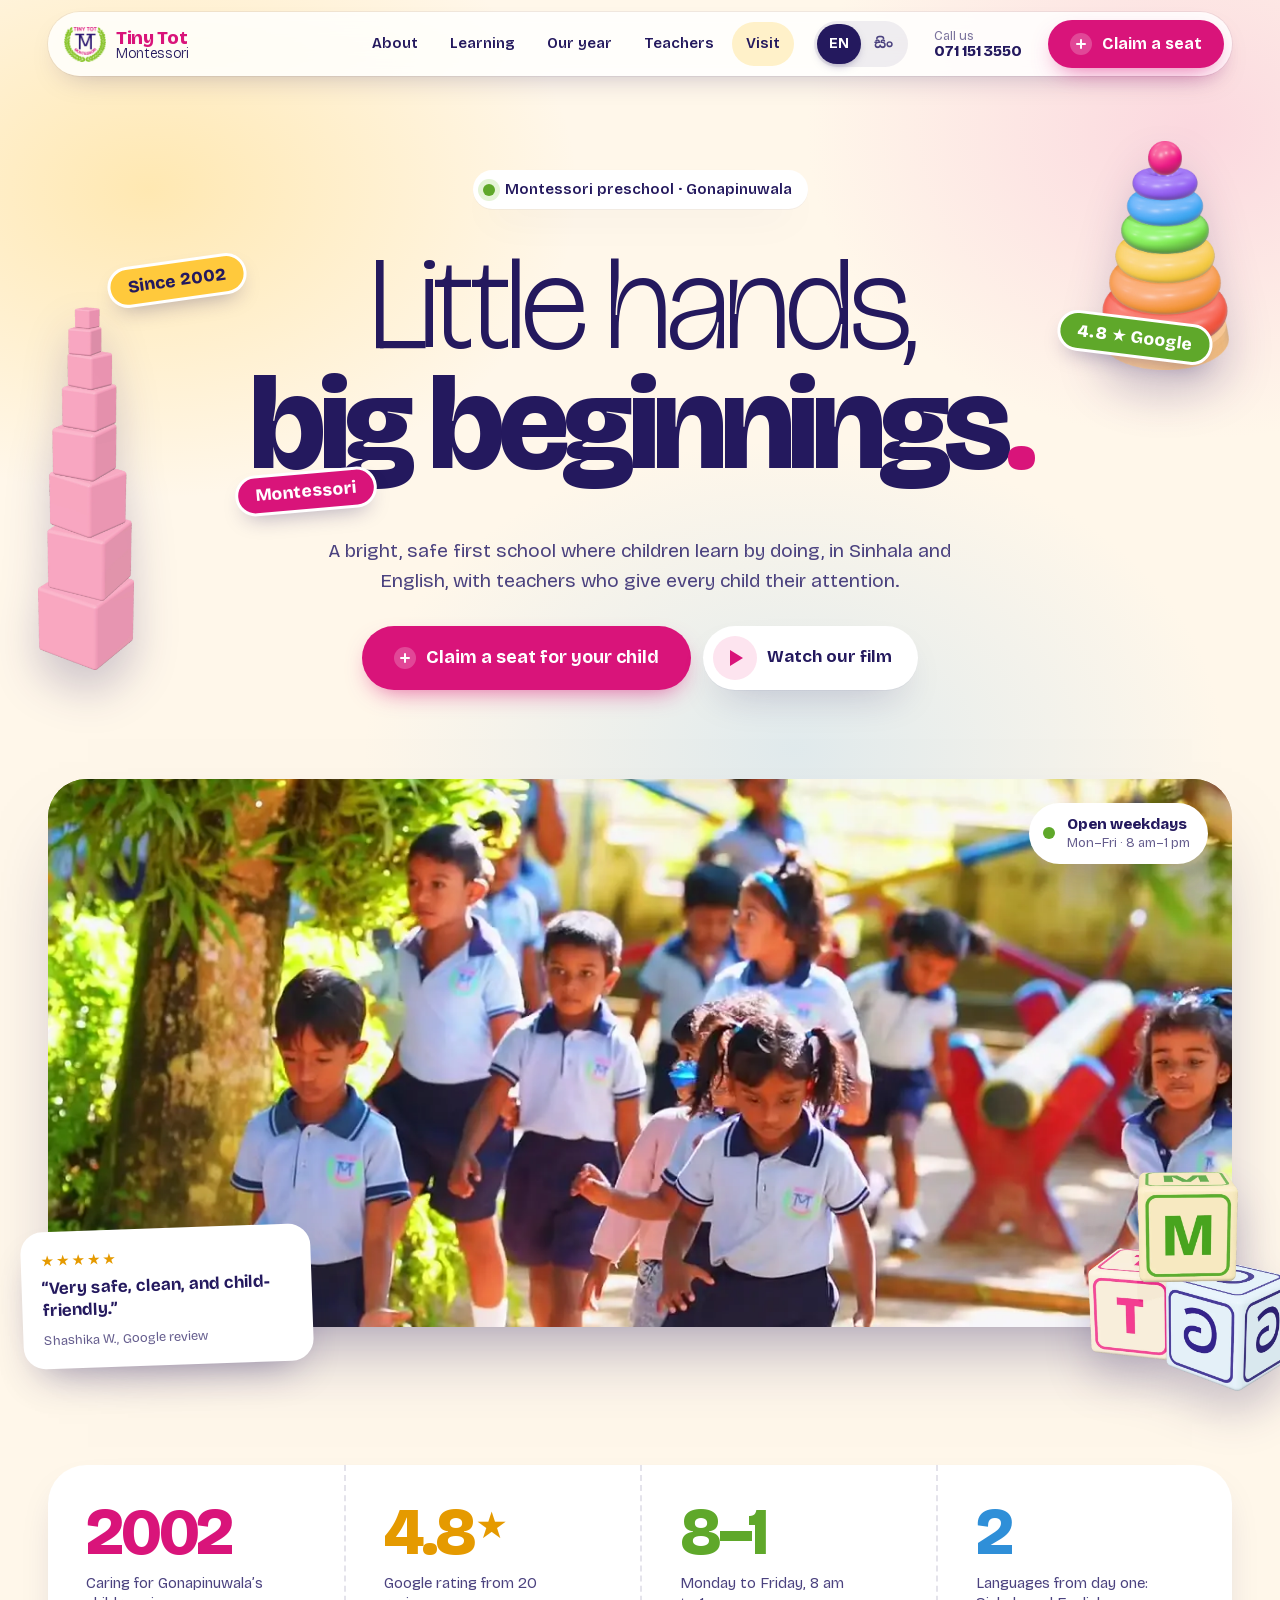
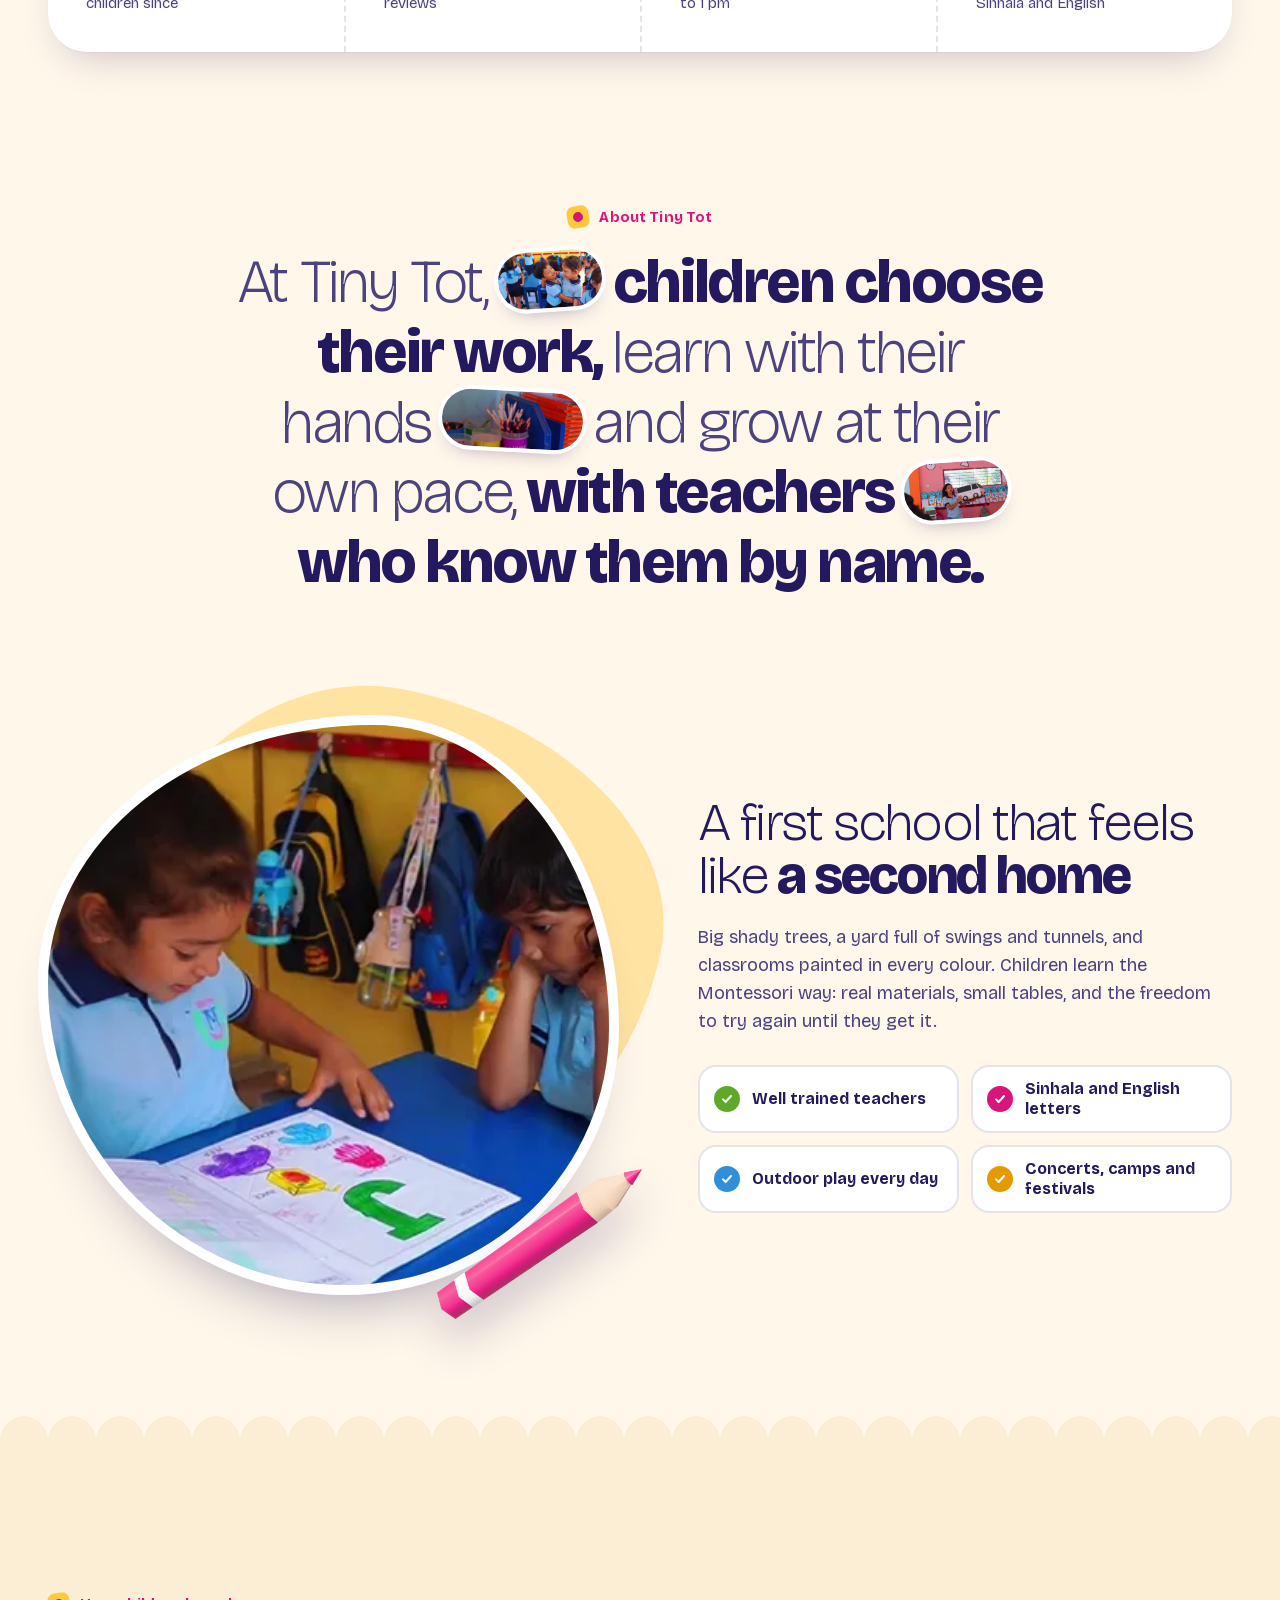
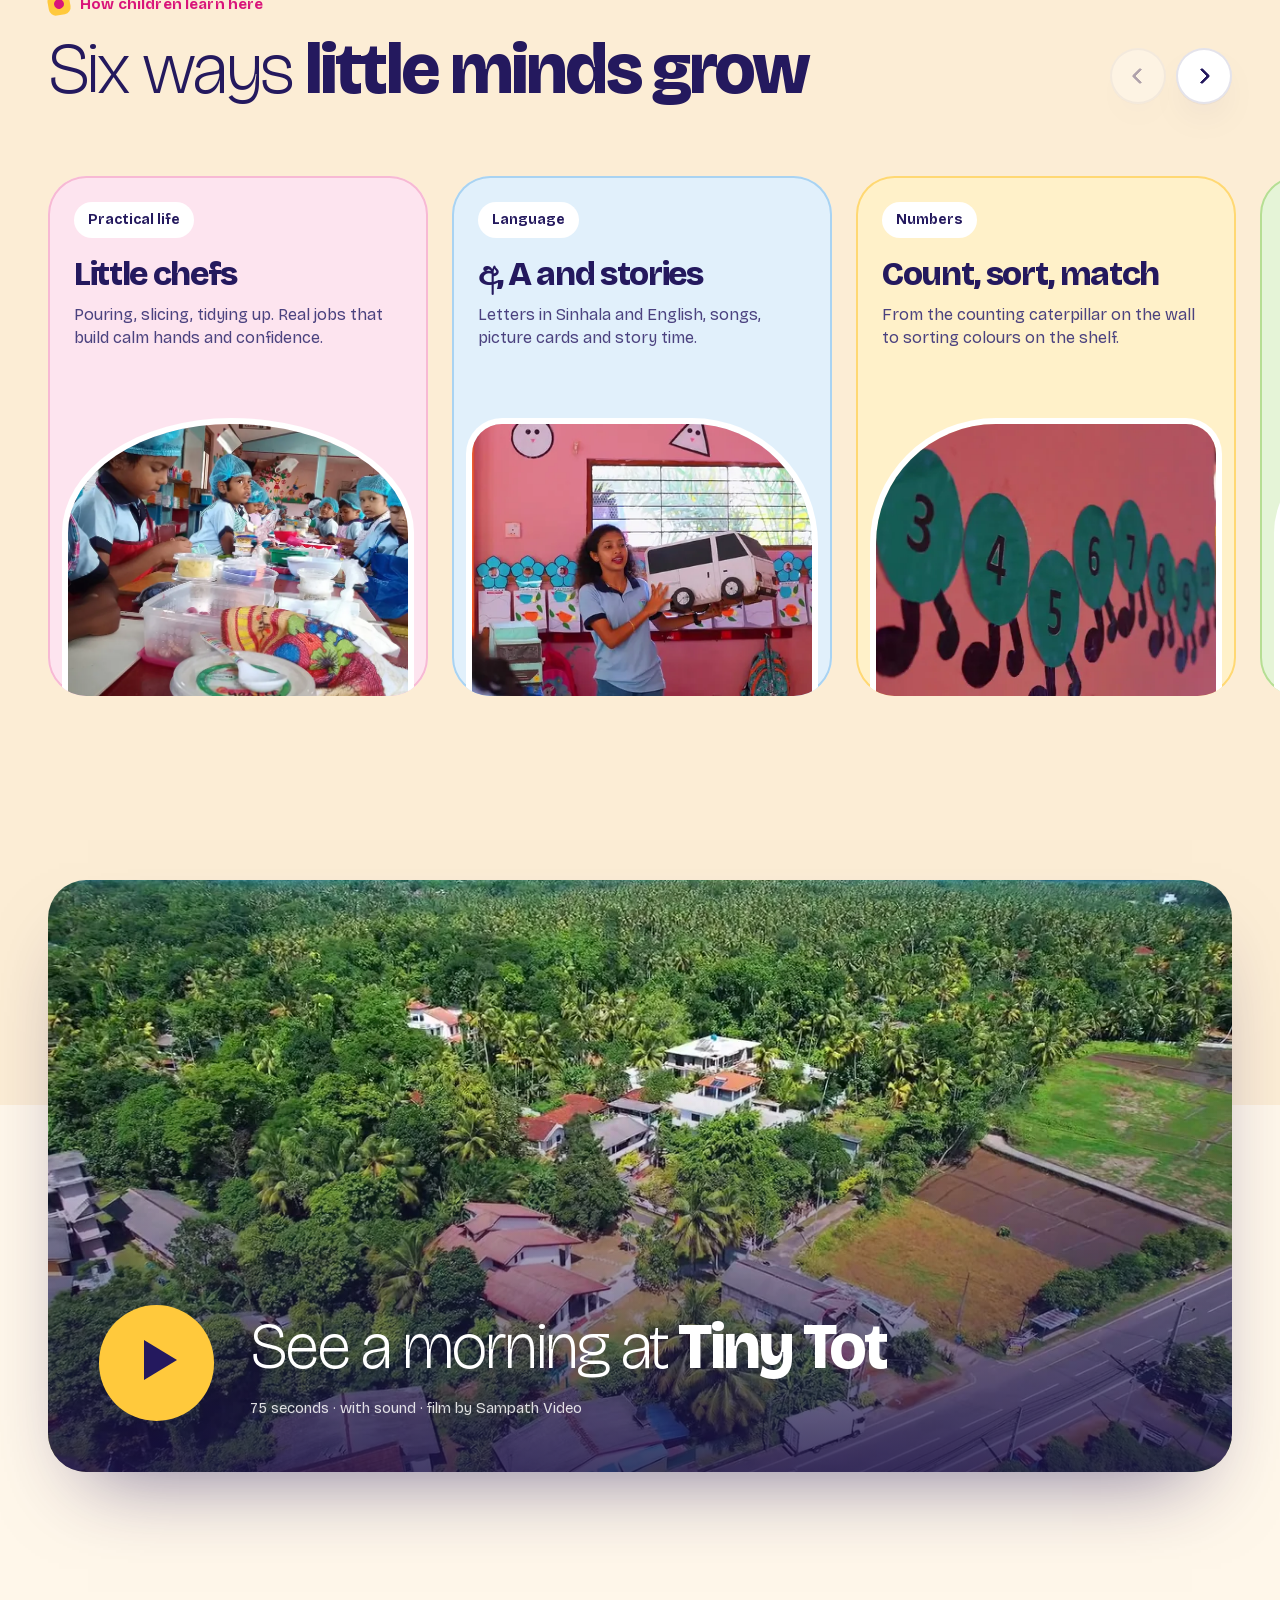
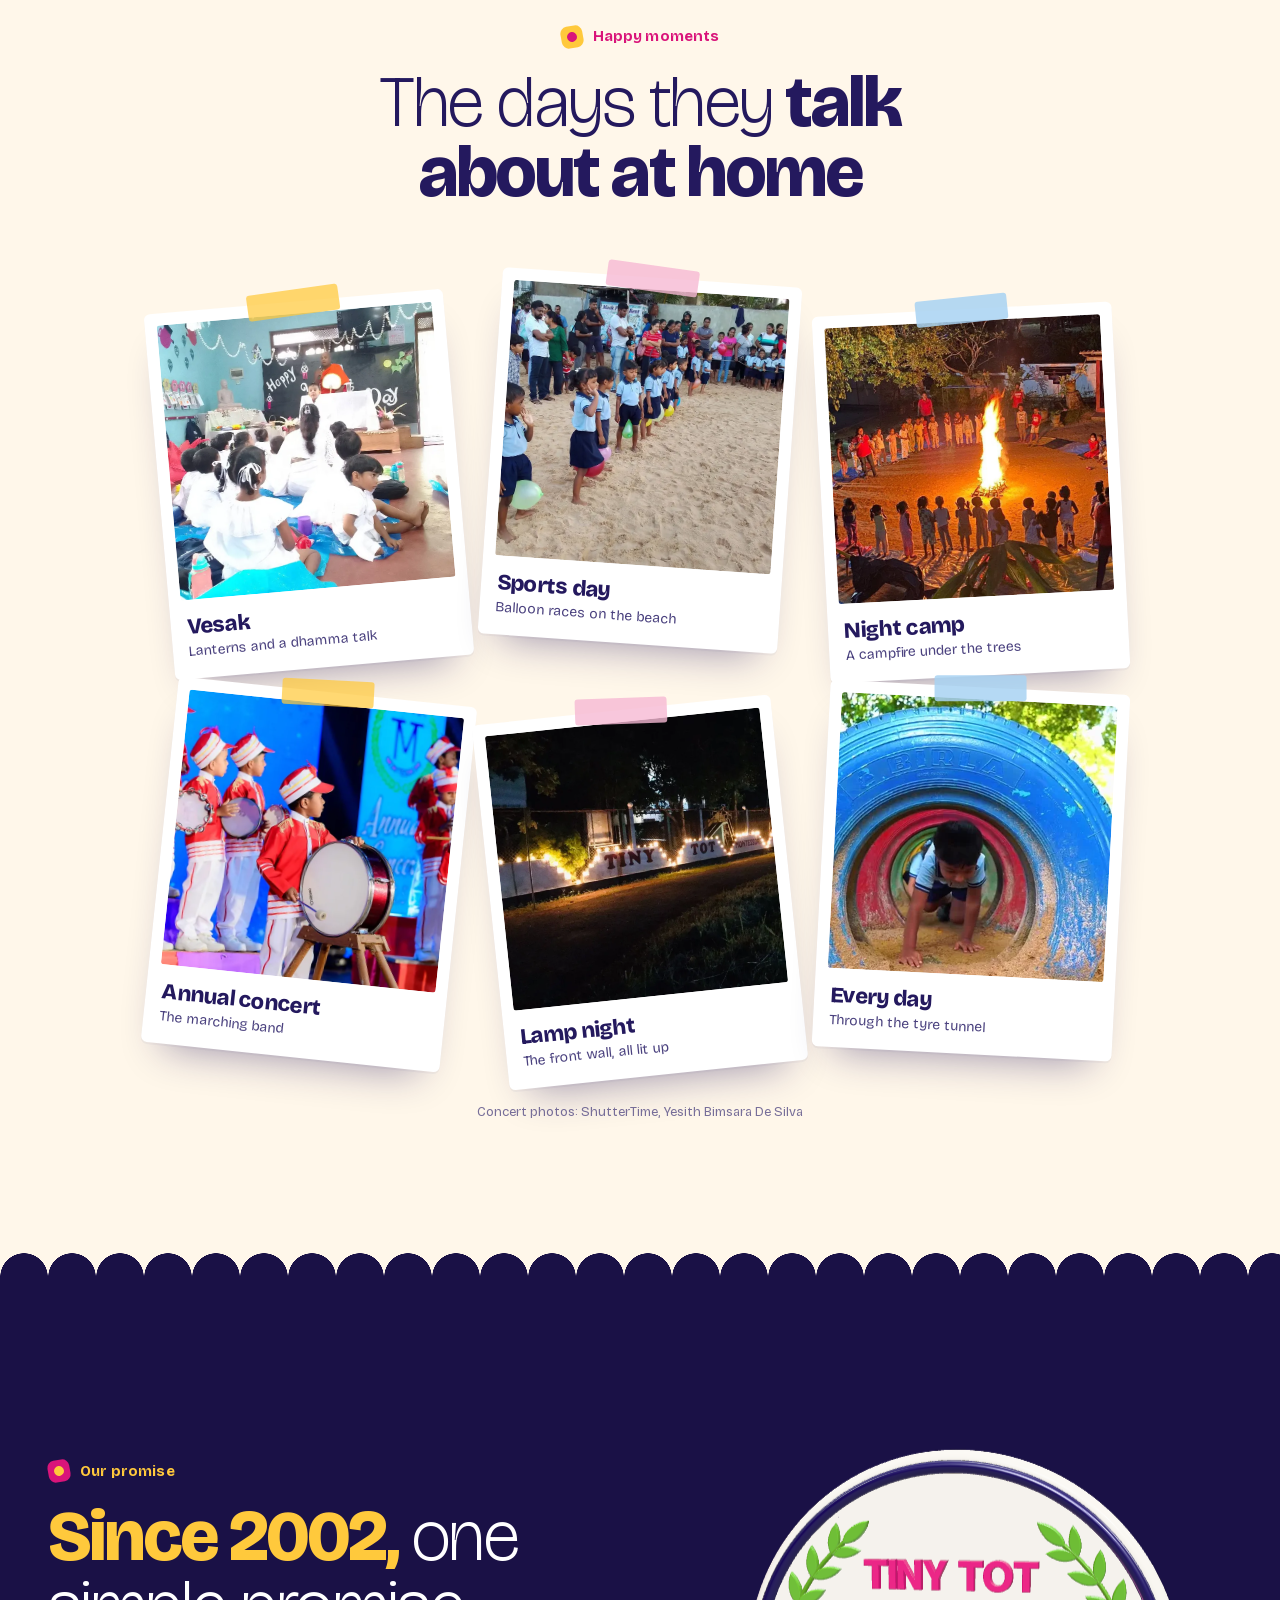
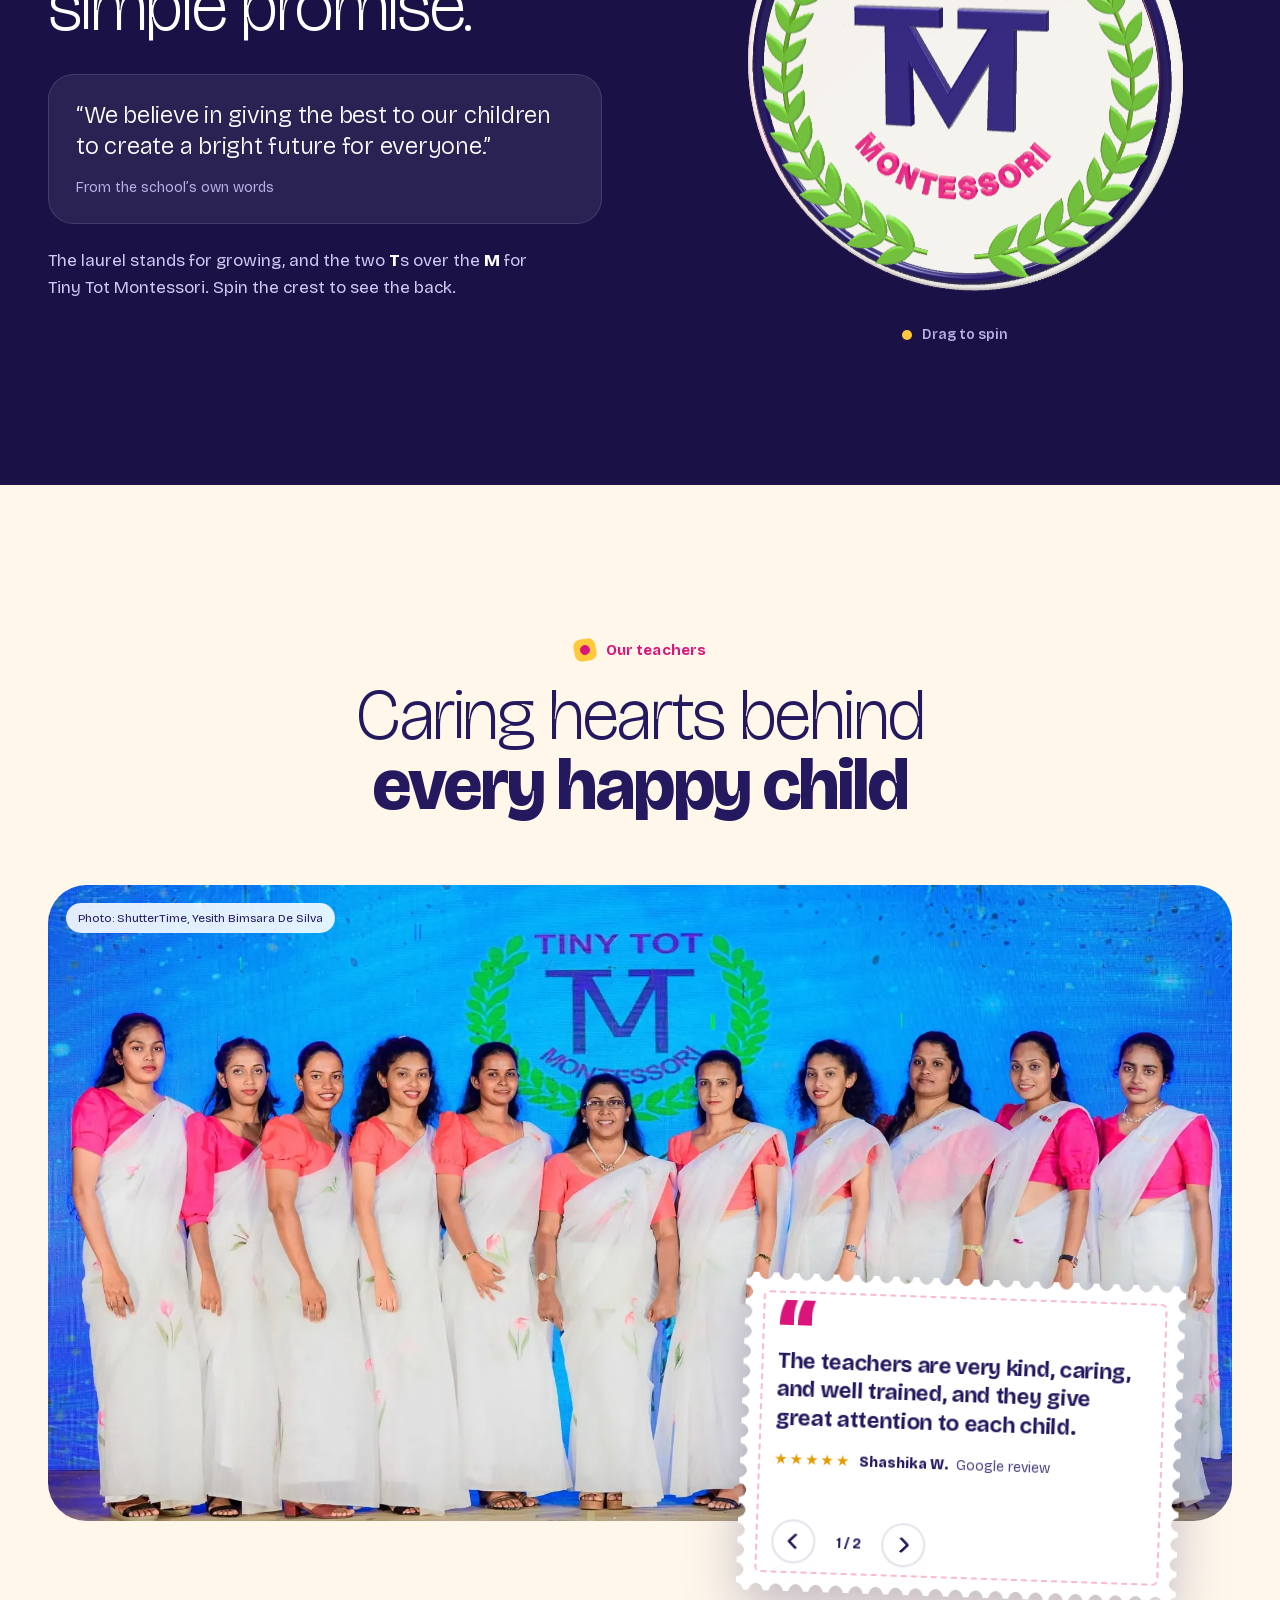
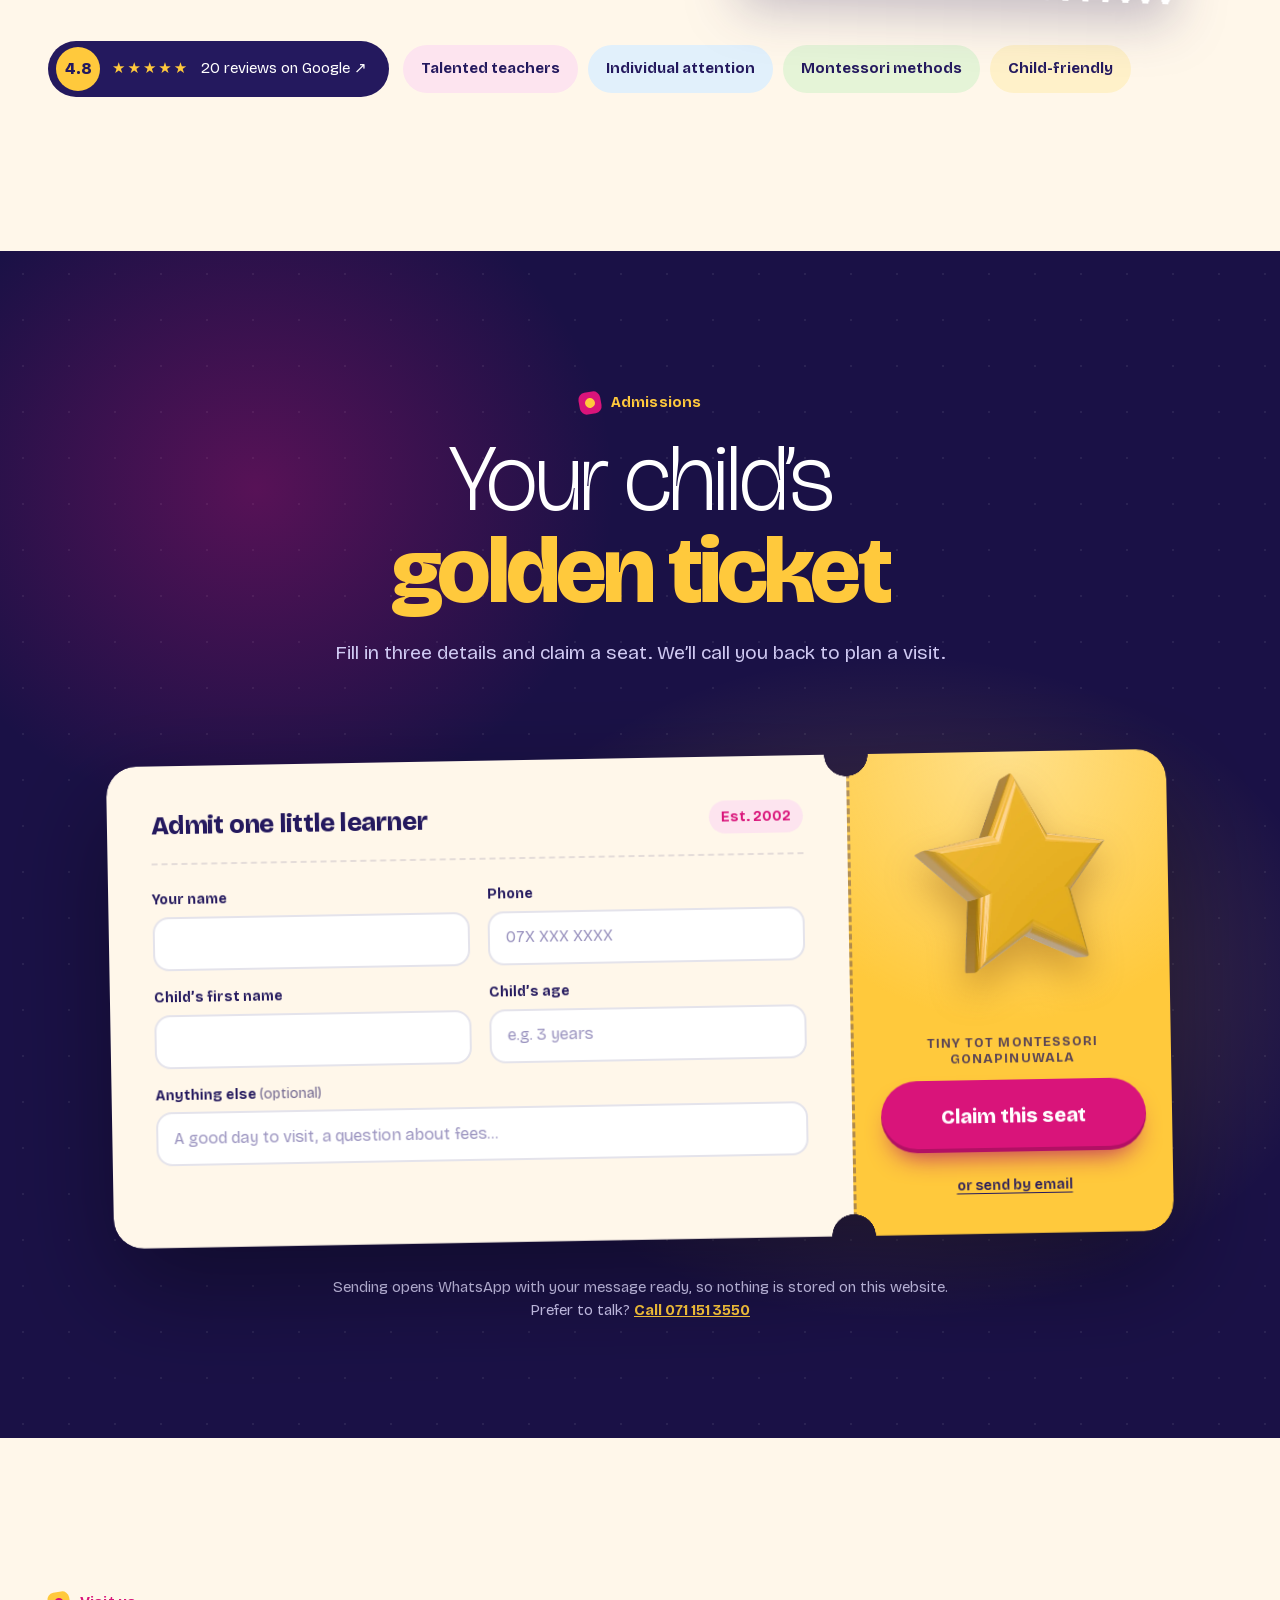
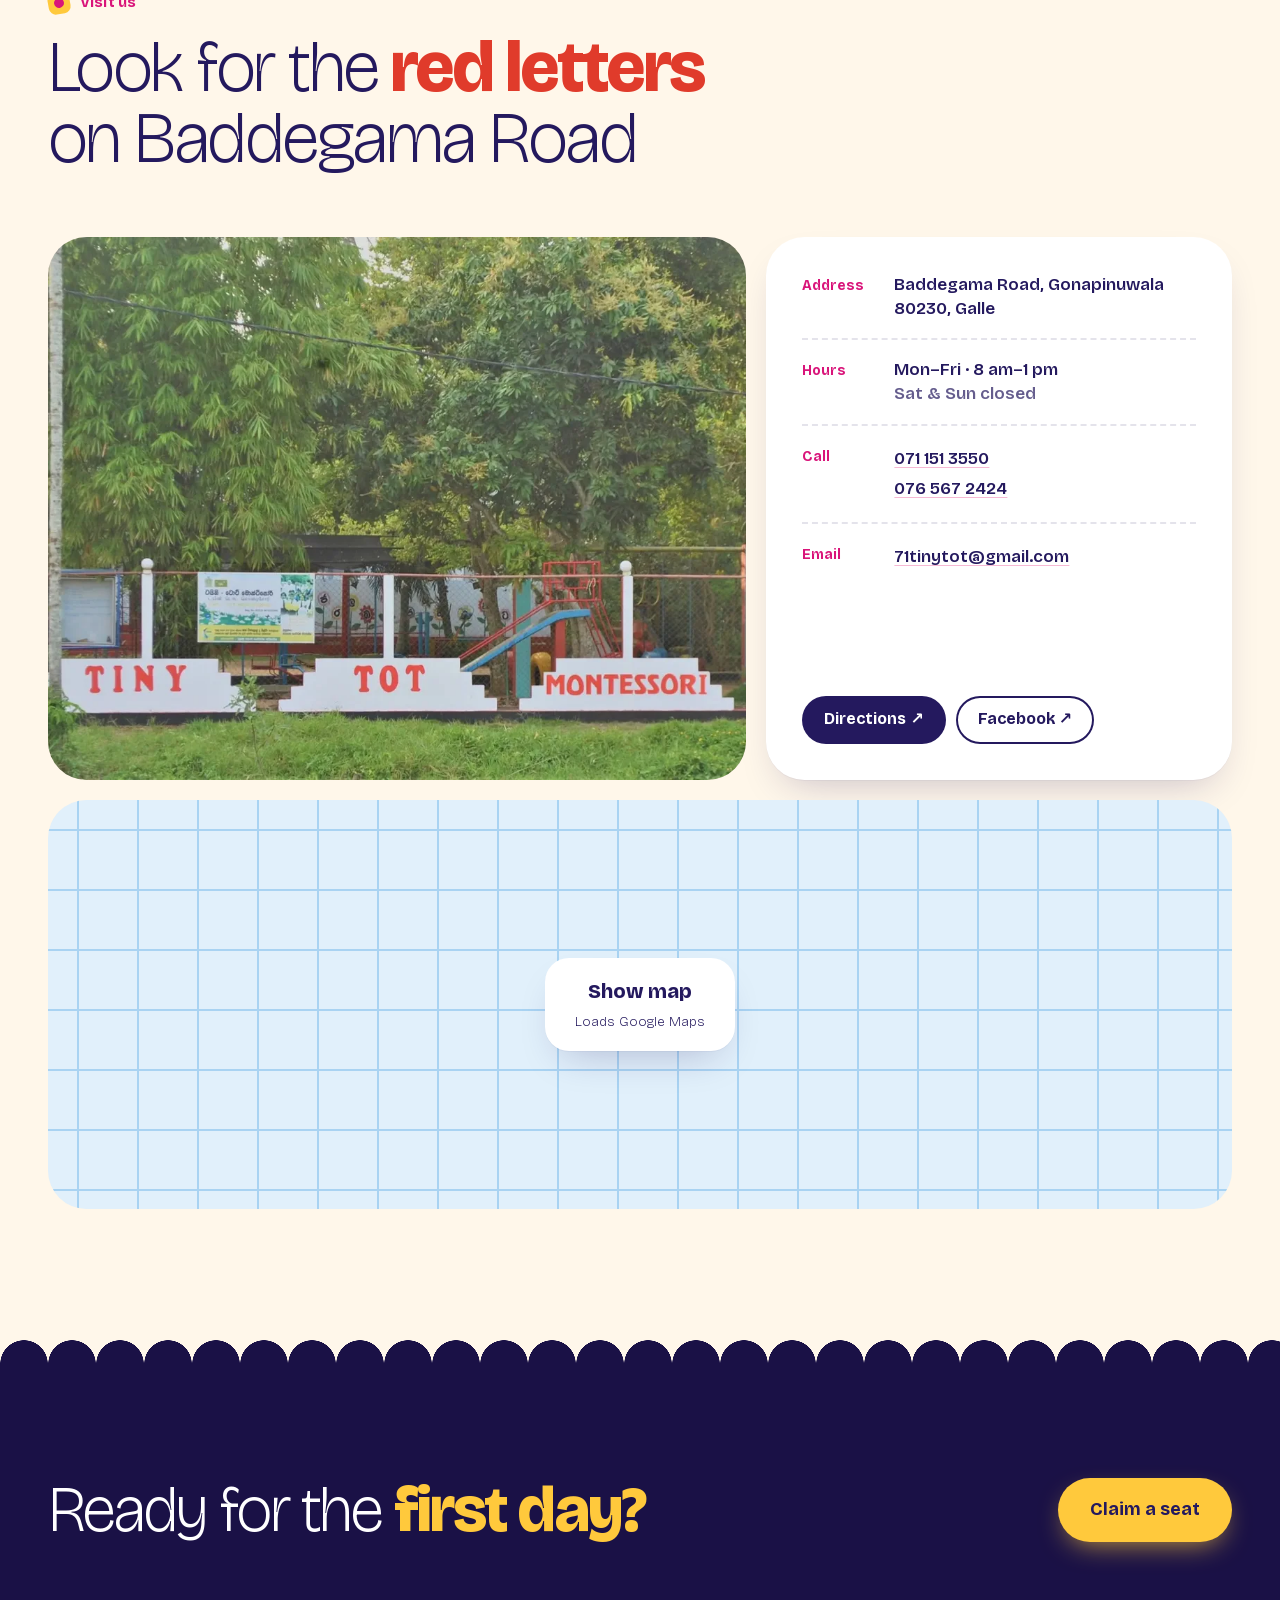
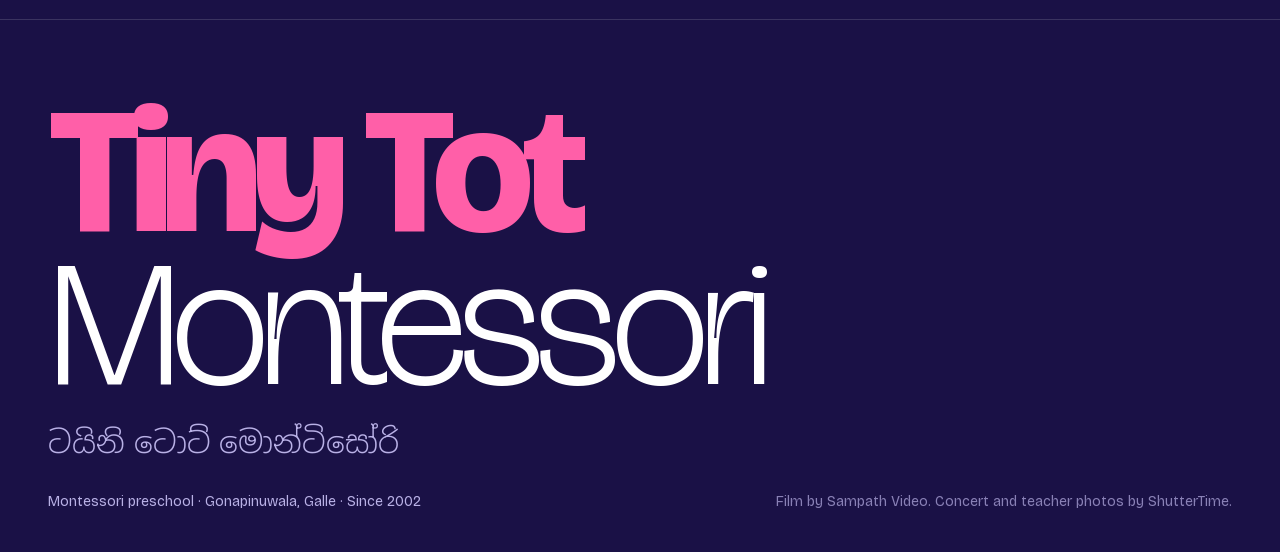
==== commit 63f9a966: "bug fix and language addition" ====
--- a/index.html
+++ b/index.html
@@ -4,7 +4,7 @@
 <meta charset="utf-8">
 <meta name="viewport" content="width=device-width, initial-scale=1, viewport-fit=cover">
 <title>Tiny Tot Montessori · Gonapinuwala</title>
-<meta name="description" content="Montessori preschool on Baddegama Road, Gonapinuwala (Galle). Little hands learning by doing since 2002. Rated 4.8 on Google.">
+<meta name="description" content="Montessori preschool on Baddegama Road, Gonapinuwala (Galle). Little hands learning by doing since 2002. Rated 4.8 on Google. Also in Sinhala.">
 <meta name="theme-color" content="#FFF7EA">
 <meta name="color-scheme" content="light">
 <link rel="icon" href="media/crest-96.png" type="image/png">
@@ -17,48 +17,61 @@
 <meta name="twitter:card" content="summary_large_image">
 <link rel="preload" href="fonts/bricolage.woff2" as="font" type="font/woff2" crossorigin>
 <link rel="stylesheet" href="css/site.css">
-<script>document.documentElement.classList.add("js")</script>
+<script>
+(function(){var d=document.documentElement;d.classList.add("js");var l="";try{l=new URLSearchParams(location.search).get("lang")||localStorage.getItem("ttm-lang")||""}catch(e){}
+if(l==="si"){d.classList.add("si-wait");setTimeout(function(){d.classList.remove("si-wait")},3000)}})();
+</script>
 <script type="application/ld+json">
-{"@context":"https://schema.org","@type":"Preschool","name":"Tiny Tot Montessori","address":{"@type":"PostalAddress","streetAddress":"Baddegama Road","addressLocality":"Gonapinuwala","addressRegion":"Galle","postalCode":"80230","addressCountry":"LK"},"geo":{"@type":"GeoCoordinates","latitude":6.154467,"longitude":80.1437},"telephone":"+94711513550","email":"71tinytot@gmail.com","foundingDate":"2002","sameAs":["https://www.facebook.com/tinytotmontessori/"],"aggregateRating":{"@type":"AggregateRating","ratingValue":"4.8","reviewCount":"20"}}
+{"@context":"https://schema.org","@type":"Preschool","name":"Tiny Tot Montessori","alternateName":"ටයිනි ටොට් මොන්ටිසෝරි","address":{"@type":"PostalAddress","streetAddress":"Baddegama Road","addressLocality":"Gonapinuwala","addressRegion":"Galle","postalCode":"80230","addressCountry":"LK"},"geo":{"@type":"GeoCoordinates","latitude":6.154467,"longitude":80.1437},"telephone":"+94711513550","email":"71tinytot@gmail.com","foundingDate":"2002","sameAs":["https://www.facebook.com/tinytotmontessori/"],"aggregateRating":{"@type":"AggregateRating","ratingValue":"4.8","reviewCount":"20"}}
 </script>
 </head>
 <body>
-<a class="skip" href="#main">Skip to content</a>
+<a class="skip" href="#main" data-i18n="skip">Skip to content</a>
 
 <!-- NAV: floating pill -->
 <header class="nav" data-nav>
   <div class="nav-pill">
-    <a class="brand" href="#top" aria-label="Tiny Tot Montessori, back to top">
+    <a class="brand" href="#top" aria-label="Tiny Tot Montessori, back to top" data-i18n-attr="aria-label:brandTop">
       <img src="media/crest-96.png" width="42" height="35" alt="">
       <span class="brand-word"><b>Tiny Tot</b><span>Montessori</span></span>
     </a>
     <nav class="nav-links" aria-label="Main">
-      <a href="#about">About</a>
-      <a href="#learning">Learning</a>
-      <a href="#year">Our year</a>
-      <a href="#teachers">Teachers</a>
-      <a href="#visit">Visit</a>
+      <a href="#about" data-i18n="navAbout">About</a>
+      <a href="#learning" data-i18n="navLearning">Learning</a>
+      <a href="#year" data-i18n="navYear">Our year</a>
+      <a href="#teachers" data-i18n="navTeachers">Teachers</a>
+      <a href="#visit" data-i18n="navVisit">Visit</a>
     </nav>
-    <a class="nav-call" href="tel:+94711513550"><span>Call us</span><b>071 151 3550</b></a>
-    <a class="btn btn-magenta nav-cta" href="#seat"><span class="plus" aria-hidden="true"></span>Claim a seat</a>
+    <div class="lang" role="group" aria-label="Language · භාෂාව">
+      <button type="button" data-set-lang="en" aria-pressed="true" lang="en">EN</button>
+      <button type="button" data-set-lang="si" aria-pressed="false" lang="si">සිං</button>
+    </div>
+    <a class="nav-call" href="tel:+94711513550"><span data-i18n="callUs">Call us</span><b>071 151 3550</b></a>
+    <a class="btn btn-magenta nav-cta" href="#seat"><span class="plus" aria-hidden="true"></span><span data-i18n="claimSeat">Claim a seat</span></a>
     <button class="menu-btn" type="button" aria-expanded="false" aria-controls="sheet" data-menu-open>
-      <span class="menu-lines" aria-hidden="true"></span><span class="sr">Menu</span>
+      <span class="menu-lines" aria-hidden="true"></span><span class="sr" data-i18n="menu">Menu</span>
     </button>
   </div>
 </header>
 
 <div class="sheet" id="sheet" hidden data-sheet>
   <div class="sheet-inner">
-    <button class="sheet-close" type="button" data-menu-close aria-label="Close menu">Close</button>
+    <div class="sheet-top">
+      <div class="lang" role="group" aria-label="Language · භාෂාව">
+        <button type="button" data-set-lang="en" aria-pressed="true" lang="en">EN</button>
+        <button type="button" data-set-lang="si" aria-pressed="false" lang="si">සිං</button>
+      </div>
+      <button class="sheet-close" type="button" data-menu-close data-i18n="close">Close</button>
+    </div>
     <nav aria-label="Mobile">
-      <a href="#about"><span>01</span>About</a>
-      <a href="#learning"><span>02</span>Learning</a>
-      <a href="#year"><span>03</span>Our year</a>
-      <a href="#teachers"><span>04</span>Teachers</a>
-      <a href="#visit"><span>05</span>Visit</a>
+      <a href="#about"><span>01</span><i data-i18n="navAbout">About</i></a>
+      <a href="#learning"><span>02</span><i data-i18n="navLearning">Learning</i></a>
+      <a href="#year"><span>03</span><i data-i18n="navYear">Our year</i></a>
+      <a href="#teachers"><span>04</span><i data-i18n="navTeachers">Teachers</i></a>
+      <a href="#visit"><span>05</span><i data-i18n="navVisit">Visit</i></a>
     </nav>
-    <a class="btn btn-magenta btn-lg sheet-cta" href="#seat"><span class="plus" aria-hidden="true"></span>Claim a seat</a>
-    <p class="sheet-foot"><a href="tel:+94711513550">071 151 3550</a> · Baddegama Rd, Gonapinuwala</p>
+    <a class="btn btn-magenta btn-lg sheet-cta" href="#seat"><span class="plus" aria-hidden="true"></span><span data-i18n="claimSeat">Claim a seat</span></a>
+    <p class="sheet-foot"><a href="tel:+94711513550">071 151 3550</a> · <span data-i18n="roadShort">Baddegama Rd, Gonapinuwala</span></p>
   </div>
 </div>
 
@@ -67,18 +80,18 @@
 <!-- 1 · HERO -->
 <section class="hero" id="top">
   <div class="hero-copy wrap">
-    <p class="kicker" data-rise style="--d:0"><span class="dot" aria-hidden="true"></span>Montessori preschool · Gonapinuwala</p>
+    <p class="kicker" data-rise style="--d:0"><span class="dot" aria-hidden="true"></span><span data-i18n="kicker">Montessori preschool · Gonapinuwala</span></p>
     <h1 class="hero-h1">
-      <span class="h1-line" data-rise style="--d:1"><span class="lt">Little hands,</span></span>
-      <span class="h1-line" data-rise style="--d:2"><b>big beginnings<span class="pink">.</span></b></span>
-      <span class="sticker st-yellow" style="--rot:-8deg" data-pop>Since 2002</span>
+      <span class="h1-line" data-rise style="--d:1"><span class="lt" data-i18n="h1a">Little hands,</span></span>
+      <span class="h1-line" data-rise style="--d:2"><b data-i18n="h1b">big beginnings<span class="pink">.</span></b></span>
+      <span class="sticker st-yellow" style="--rot:-8deg" data-pop data-i18n="since2002">Since 2002</span>
       <span class="sticker st-green" style="--rot:7deg" data-pop>4.8 ★ Google</span>
-      <span class="sticker st-pink" style="--rot:-5deg" data-pop>Montessori</span>
+      <span class="sticker st-pink" style="--rot:-5deg" data-pop data-i18n="montessori">Montessori</span>
     </h1>
-    <p class="hero-sub" data-rise style="--d:3">A bright, safe first school where children learn by doing, in Sinhala and English, with teachers who give every child their attention.</p>
+    <p class="hero-sub" data-rise style="--d:3" data-i18n="heroSub">A bright, safe first school where children learn by doing, in Sinhala and English, with teachers who give every child their attention.</p>
     <div class="hero-cta" data-rise style="--d:4">
-      <a class="btn btn-magenta btn-xl" href="#seat"><span class="plus" aria-hidden="true"></span>Claim a seat for your child</a>
-      <button class="btn btn-play" type="button" data-film-open><span class="play-dot" aria-hidden="true"></span>Watch our film</button>
+      <a class="btn btn-magenta btn-xl" href="#seat"><span class="plus" aria-hidden="true"></span><span data-i18n="heroCta">Claim a seat for your child</span></a>
+      <button class="btn btn-play" type="button" data-film-open><span class="play-dot" aria-hidden="true"></span><span data-i18n="watchFilm">Watch our film</span></button>
     </div>
   </div>
 
@@ -94,12 +107,12 @@
       <button class="hero-pause" type="button" aria-label="Pause background video" data-hero-pause><span class="i-pause" aria-hidden="true"></span></button>
       <div class="float-card fc-review" data-pop>
         <span class="stars" aria-hidden="true">★★★★★</span>
-        <p>“Very safe, clean, and child-friendly.”</p>
-        <span class="muted">Shashika W., Google review</span>
+        <p data-i18n="heroQuote">“Very safe, clean, and child-friendly.”</p>
+        <span class="muted" data-i18n="heroQuoteBy">Shashika W., Google review</span>
       </div>
       <div class="float-card fc-live" data-pop>
         <span class="live" aria-hidden="true"></span>
-        <span><b>Open weekdays</b><span class="muted">Mon–Fri · 8 am–1 pm</span></span>
+        <span><b data-i18n="openWeekdays">Open weekdays</b><span class="muted" data-i18n="hoursShort">Mon–Fri · 8 am–1 pm</span></span>
       </div>
     </div>
     <img class="toy toy-blocks" src="media/toy-blocks.webp" width="720" height="769" alt="" data-float="-0.08" aria-hidden="true">
@@ -107,35 +120,35 @@
 </section>
 
 <!-- 2 · STATS -->
-<section class="stats wrap" aria-label="Tiny Tot at a glance">
+<section class="stats wrap" aria-label="Tiny Tot at a glance" data-i18n-attr="aria-label:statsLabel">
   <ul class="stat-row">
-    <li data-reveal style="--d:0"><b class="stat-n">2002</b><span class="stat-t">Caring for Gonapinuwala’s children since</span></li>
-    <li data-reveal style="--d:1"><b class="stat-n">4.8<small>★</small></b><span class="stat-t">Google rating from 20 reviews</span></li>
-    <li data-reveal style="--d:2"><b class="stat-n">8–1</b><span class="stat-t">Monday to Friday, 8 am to 1 pm</span></li>
-    <li data-reveal style="--d:3"><b class="stat-n">2</b><span class="stat-t">Languages from day one: Sinhala and English</span></li>
+    <li data-reveal style="--d:0"><b class="stat-n">2002</b><span class="stat-t" data-i18n="stat1">Caring for Gonapinuwala’s children since</span></li>
+    <li data-reveal style="--d:1"><b class="stat-n">4.8<small>★</small></b><span class="stat-t" data-i18n="stat2">Google rating from 20 reviews</span></li>
+    <li data-reveal style="--d:2"><b class="stat-n">8–1</b><span class="stat-t" data-i18n="stat3">Monday to Friday, 8 am to 1 pm</span></li>
+    <li data-reveal style="--d:3"><b class="stat-n">2</b><span class="stat-t" data-i18n="stat4">Languages from day one: Sinhala and English</span></li>
   </ul>
 </section>
 
 <!-- 3 · ABOUT: statement with inline photos -->
 <section class="about" id="about">
   <div class="wrap">
-    <p class="label" data-reveal><span class="label-ico" aria-hidden="true"></span>About Tiny Tot</p>
-    <p class="statement" data-reveal>
+    <p class="label" data-reveal><span class="label-ico" aria-hidden="true"></span><span data-i18n="aboutLabel">About Tiny Tot</span></p>
+    <p class="statement" data-reveal data-i18n="statement">
       <span class="lt">At Tiny Tot,</span> <span class="pic"><img src="media/v-friends-640.webp" alt="" loading="lazy"></span> <b>children choose their work,</b> <span class="lt">learn with their hands</span> <span class="pic pic-wide"><img src="media/v-pencils-640.webp" alt="" loading="lazy"></span> <span class="lt">and grow at their own pace,</span> <b>with teachers</b> <span class="pic"><img src="media/v-teach-640.webp" alt="" loading="lazy"></span> <b>who know them by name.</b>
     </p>
     <div class="about-split">
       <figure class="blob-photo" data-reveal>
-        <img src="media/v-class-1280.webp" srcset="media/v-class-640.webp 640w, media/v-class-1280.webp 1280w" sizes="(max-width: 860px) 90vw, 44vw" width="1280" height="720" alt="Children working at small red and blue tables in a bright classroom" loading="lazy">
+        <img src="media/v-class-1280.webp" srcset="media/v-class-640.webp 640w, media/v-class-1280.webp 1280w" sizes="(max-width: 860px) 90vw, 44vw" width="1280" height="720" alt="Children working at small red and blue tables in a bright classroom" data-i18n-attr="alt:altClass" loading="lazy">
         <img class="toy toy-crayon" src="media/toy-crayon.webp" width="720" height="527" alt="" aria-hidden="true">
       </figure>
       <div class="about-copy" data-reveal>
-        <h2 class="h2"><span class="lt">A first school that feels like</span> <b>a second home</b></h2>
-        <p>Big shady trees, a yard full of swings and tunnels, and classrooms painted in every colour. Children learn the Montessori way: real materials, small tables, and the freedom to try again until they get it.</p>
+        <h2 class="h2" data-i18n="aboutH2"><span class="lt">A first school that feels like</span> <b>a second home</b></h2>
+        <p data-i18n="aboutP">Big shady trees, a yard full of swings and tunnels, and classrooms painted in every colour. Children learn the Montessori way: real materials, small tables, and the freedom to try again until they get it.</p>
         <ul class="ticks">
-          <li>Well trained teachers</li>
-          <li>Sinhala and English letters</li>
-          <li>Outdoor play every day</li>
-          <li>Concerts, camps and festivals</li>
+          <li data-i18n="tick1">Well trained teachers</li>
+          <li data-i18n="tick2">Sinhala and English letters</li>
+          <li data-i18n="tick3">Outdoor play every day</li>
+          <li data-i18n="tick4">Concerts, camps and festivals</li>
         </ul>
       </div>
     </div>
@@ -147,63 +160,63 @@
   <div class="wrap">
     <header class="sec-head">
       <div>
-        <p class="label"><span class="label-ico" aria-hidden="true"></span>How children learn here</p>
-        <h2 class="h2"><span class="lt">Six ways</span> <b>little minds grow</b></h2>
-      </div>
-      <div class="car-nav" aria-label="Scroll the cards">
-        <button type="button" class="round-btn" data-car="-1" aria-label="Previous"><span class="chev l" aria-hidden="true"></span></button>
-        <button type="button" class="round-btn" data-car="1" aria-label="Next"><span class="chev" aria-hidden="true"></span></button>
+        <p class="label"><span class="label-ico" aria-hidden="true"></span><span data-i18n="learnLabel">How children learn here</span></p>
+        <h2 class="h2" data-i18n="learnH2"><span class="lt">Six ways</span> <b>little minds grow</b></h2>
+      </div>
+      <div class="car-nav" role="group" aria-label="Scroll the cards" data-i18n-attr="aria-label:scrollCards">
+        <button type="button" class="round-btn" data-car="-1" aria-label="Previous" data-i18n-attr="aria-label:prev"><span class="chev l" aria-hidden="true"></span></button>
+        <button type="button" class="round-btn" data-car="1" aria-label="Next" data-i18n-attr="aria-label:next"><span class="chev" aria-hidden="true"></span></button>
       </div>
     </header>
   </div>
-  <div class="cards" data-cards tabindex="0" aria-label="Learning areas">
+  <div class="cards" data-cards tabindex="0" aria-label="Learning areas" data-i18n-attr="aria-label:learnAreas">
     <article class="card c-pink">
-      <span class="pill">Practical life</span>
-      <h3><b>Little chefs</b></h3>
-      <p>Pouring, slicing, tidying up. Real jobs that build calm hands and confidence.</p>
-      <figure class="card-photo b1"><img src="media/cooking-700.webp" width="700" height="933" alt="Children in hair nets preparing food at a long table" loading="lazy"></figure>
+      <span class="pill" data-i18n="c1pill">Practical life</span>
+      <h3><b data-i18n="c1h">Little chefs</b></h3>
+      <p data-i18n="c1p">Pouring, slicing, tidying up. Real jobs that build calm hands and confidence.</p>
+      <figure class="card-photo b1"><img src="media/cooking-700.webp" width="700" height="933" alt="Children in hair nets preparing food at a long table" data-i18n-attr="alt:c1alt" loading="lazy"></figure>
     </article>
     <article class="card c-sky">
-      <span class="pill">Language</span>
-      <h3><b>අ, A and stories</b></h3>
-      <p>Letters in Sinhala and English, songs, picture cards and story time.</p>
-      <figure class="card-photo b2"><img src="media/v-teach-640.webp" width="640" height="360" alt="A teacher tells a story holding up a cut-out car" loading="lazy"></figure>
+      <span class="pill" data-i18n="c2pill">Language</span>
+      <h3><b data-i18n="c2h">අ, A and stories</b></h3>
+      <p data-i18n="c2p">Letters in Sinhala and English, songs, picture cards and story time.</p>
+      <figure class="card-photo b2"><img src="media/v-teach-640.webp" width="640" height="360" alt="A teacher tells a story holding up a cut-out car" data-i18n-attr="alt:c2alt" loading="lazy"></figure>
     </article>
     <article class="card c-sun">
-      <span class="pill">Numbers</span>
-      <h3><b>Count, sort, match</b></h3>
-      <p>From the counting caterpillar on the wall to sorting colours on the shelf.</p>
-      <figure class="card-photo b3"><img src="media/v-numbers-640.webp" width="640" height="360" alt="A painted number caterpillar on a pink wall" loading="lazy"></figure>
+      <span class="pill" data-i18n="c3pill">Numbers</span>
+      <h3><b data-i18n="c3h">Count, sort, match</b></h3>
+      <p data-i18n="c3p">From the counting caterpillar on the wall to sorting colours on the shelf.</p>
+      <figure class="card-photo b3"><img src="media/v-numbers-640.webp" width="640" height="360" alt="A painted number caterpillar on a pink wall" data-i18n-attr="alt:c3alt" loading="lazy"></figure>
     </article>
     <article class="card c-green">
-      <span class="pill">Movement</span>
-      <h3><b>Climb, swing, crawl</b></h3>
-      <p>A rope ladder up the big tree, swings in the shade and a tyre tunnel.</p>
-      <figure class="card-photo b1"><img src="media/v-climb-640.webp" width="640" height="360" alt="A boy climbs a rope ladder on a tree" loading="lazy"></figure>
+      <span class="pill" data-i18n="c4pill">Movement</span>
+      <h3><b data-i18n="c4h">Climb, swing, crawl</b></h3>
+      <p data-i18n="c4p">A rope ladder up the big tree, swings in the shade and a tyre tunnel.</p>
+      <figure class="card-photo b1"><img src="media/v-climb-640.webp" width="640" height="360" alt="A boy climbs a rope ladder on a tree" data-i18n-attr="alt:c4alt" loading="lazy"></figure>
     </article>
     <article class="card c-lilac">
-      <span class="pill">Arts & stage</span>
-      <h3><b>Sing, dance, shine</b></h3>
-      <p>Songs every day and a full stage at the annual concert.</p>
-      <figure class="card-photo b2"><img src="media/fairies-900.webp" width="900" height="536" alt="Children in fairy costumes dancing on stage" loading="lazy"></figure>
+      <span class="pill" data-i18n="c5pill">Arts &amp; stage</span>
+      <h3><b data-i18n="c5h">Sing, dance, shine</b></h3>
+      <p data-i18n="c5p">Songs every day and a full stage at the annual concert.</p>
+      <figure class="card-photo b2"><img src="media/fairies-900.webp" width="900" height="536" alt="Children in fairy costumes dancing on stage" data-i18n-attr="alt:c5alt" loading="lazy"></figure>
     </article>
     <article class="card c-pink">
-      <span class="pill">Nature & values</span>
-      <h3><b>Grow kind</b></h3>
-      <p>A sapling in every pair of hands on planting day, and Vesak together.</p>
-      <figure class="card-photo b3"><img src="media/plants-1280.webp" width="1280" height="576" alt="Children holding potted saplings" loading="lazy"></figure>
+      <span class="pill" data-i18n="c6pill">Nature &amp; values</span>
+      <h3><b data-i18n="c6h">Grow kind</b></h3>
+      <p data-i18n="c6p">A sapling in every pair of hands on planting day, and Vesak together.</p>
+      <figure class="card-photo b3"><img src="media/plants-1280.webp" width="1280" height="576" alt="Children holding potted saplings" data-i18n-attr="alt:c6alt" loading="lazy"></figure>
     </article>
   </div>
 </section>
 
 <!-- 5 · FILM -->
-<section class="film-band" aria-label="School film">
+<section class="film-band" aria-label="School film" data-i18n-attr="aria-label:filmLabel">
   <button class="film-poster" type="button" data-film-open>
     <img src="media/v-drone-1280.webp" srcset="media/v-drone-640.webp 640w, media/v-drone-1280.webp 1280w" sizes="100vw" width="1280" height="720" alt="" loading="lazy">
     <span class="film-copy">
       <span class="big-play" aria-hidden="true"></span>
-      <span class="film-title"><span class="lt">See a morning at</span> <b>Tiny Tot</b></span>
-      <span class="film-meta">75 seconds · with sound · film by Sampath Video</span>
+      <span class="film-title" data-i18n="filmTitle"><span class="lt">See a morning at</span> <b>Tiny Tot</b></span>
+      <span class="film-meta" data-i18n="filmMeta">75 seconds · with sound · film by Sampath Video</span>
     </span>
   </button>
 </section>
@@ -213,38 +226,38 @@
   <div class="wrap">
     <header class="sec-head center">
       <div>
-        <p class="label"><span class="label-ico" aria-hidden="true"></span>Happy moments</p>
-        <h2 class="h2"><span class="lt">The days they</span> <b>talk about at home</b></h2>
+        <p class="label"><span class="label-ico" aria-hidden="true"></span><span data-i18n="yearLabel">Happy moments</span></p>
+        <h2 class="h2" data-i18n="yearH2"><span class="lt">The days they</span> <b>talk about at home</b></h2>
       </div>
     </header>
   </div>
   <div class="polaroids" data-polaroids>
-    <figure class="pola" style="--rot:-5deg;--y:10px"><img src="media/vesak-700.webp" width="700" height="933" alt="Children in white listening to a monk on Vesak day" loading="lazy"><figcaption><b>Vesak</b><span>Lanterns and a dhamma talk</span></figcaption></figure>
-    <figure class="pola" style="--rot:4deg;--y:-14px"><img src="media/beach-900.webp" width="900" height="675" alt="Children with balloons line up for a race on the beach" loading="lazy"><figcaption><b>Sports day</b><span>Balloon races on the beach</span></figcaption></figure>
-    <figure class="pola" style="--rot:-3deg;--y:18px"><img src="media/campfire-1024.webp" width="1024" height="768" alt="Children in pyjamas around a campfire at night" loading="lazy"><figcaption><b>Night camp</b><span>A campfire under the trees</span></figcaption></figure>
-    <figure class="pola" style="--rot:6deg;--y:-6px"><img src="media/band-1000.webp" width="1000" height="582" alt="A boy in a red band uniform plays a big drum" loading="lazy"><figcaption><b>Annual concert</b><span>The marching band</span></figcaption></figure>
-    <figure class="pola" style="--rot:-6deg;--y:12px"><img src="media/lamps-900.webp" width="900" height="675" alt="Oil lamps glowing along the stepped front wall at night" loading="lazy"><figcaption><b>Lamp night</b><span>The front wall, all lit up</span></figcaption></figure>
-    <figure class="pola" style="--rot:3deg;--y:-10px"><img src="media/v-tunnel-640.webp" width="640" height="360" alt="A child crawls through a painted tyre tunnel" loading="lazy"><figcaption><b>Every day</b><span>Through the tyre tunnel</span></figcaption></figure>
-  </div>
-  <p class="credit wrap center">Concert photos: ShutterTime, Yesith Bimsara De Silva</p>
+    <figure class="pola" style="--rot:-5deg;--y:10px"><img src="media/vesak-700.webp" width="700" height="933" alt="Children in white listening to a monk on Vesak day" data-i18n-attr="alt:p1alt" loading="lazy"><figcaption><b data-i18n="p1h">Vesak</b><span data-i18n="p1t">Lanterns and a dhamma talk</span></figcaption></figure>
+    <figure class="pola" style="--rot:4deg;--y:-14px"><img src="media/beach-900.webp" width="900" height="675" alt="Children with balloons line up for a race on the beach" data-i18n-attr="alt:p2alt" loading="lazy"><figcaption><b data-i18n="p2h">Sports day</b><span data-i18n="p2t">Balloon races on the beach</span></figcaption></figure>
+    <figure class="pola" style="--rot:-3deg;--y:18px"><img src="media/campfire-1024.webp" width="1024" height="768" alt="Children in pyjamas around a campfire at night" data-i18n-attr="alt:p3alt" loading="lazy"><figcaption><b data-i18n="p3h">Night camp</b><span data-i18n="p3t">A campfire under the trees</span></figcaption></figure>
+    <figure class="pola" style="--rot:6deg;--y:-6px"><img src="media/band-1000.webp" width="1000" height="582" alt="A boy in a red band uniform plays a big drum" data-i18n-attr="alt:p4alt" loading="lazy"><figcaption><b data-i18n="p4h">Annual concert</b><span data-i18n="p4t">The marching band</span></figcaption></figure>
+    <figure class="pola" style="--rot:-6deg;--y:12px"><img src="media/lamps-900.webp" width="800" height="938" alt="Oil lamps glowing along the stepped front wall at night" data-i18n-attr="alt:p5alt" loading="lazy"><figcaption><b data-i18n="p5h">Lamp night</b><span data-i18n="p5t">The front wall, all lit up</span></figcaption></figure>
+    <figure class="pola" style="--rot:3deg;--y:-10px"><img src="media/v-tunnel-640.webp" width="640" height="360" alt="A child crawls through a painted tyre tunnel" data-i18n-attr="alt:p6alt" loading="lazy"><figcaption><b data-i18n="p6h">Every day</b><span data-i18n="p6t">Through the tyre tunnel</span></figcaption></figure>
+  </div>
+  <p class="credit wrap center" data-i18n="yearCredit">Concert photos: ShutterTime, Yesith Bimsara De Silva</p>
 </section>
 
 <!-- 7 · STORY + 3D CREST -->
 <section class="story scallop-top dark" id="story">
   <div class="story-grid wrap">
     <div class="story-text">
-      <p class="label on-dark"><span class="label-ico" aria-hidden="true"></span>Our promise</p>
-      <h2 class="h2"><b>Since 2002,</b> <span class="lt">one simple promise.</span></h2>
+      <p class="label on-dark"><span class="label-ico" aria-hidden="true"></span><span data-i18n="storyLabel">Our promise</span></p>
+      <h2 class="h2" data-i18n="storyH2"><b>Since 2002,</b> <span class="lt">one simple promise.</span></h2>
       <blockquote class="promise">
-        <p>“We believe in giving the best to our children to create a bright future for everyone.”</p>
-        <cite>From the school’s own words</cite>
+        <p data-i18n="promise">“We believe in giving the best to our children to create a bright future for everyone.”</p>
+        <cite data-i18n="promiseBy">From the school’s own words</cite>
       </blockquote>
-      <p class="story-p">The laurel stands for growing, the <b>T</b> over the <b>M</b> for Tiny Tot Montessori. Spin the crest to see the back.</p>
+      <p class="story-p" data-i18n="storyP">The laurel stands for growing, and the two <b>T</b>s over the <b>M</b> for Tiny Tot Montessori. Spin the crest to see the back.</p>
     </div>
     <div class="crest-stage" data-crest>
-      <canvas class="crest-canvas" aria-label="3D model of the Tiny Tot Montessori crest. Drag to spin it." role="img"></canvas>
-      <img class="crest-fallback" src="media/crest-512.png" width="512" height="429" alt="Tiny Tot Montessori crest: a green laurel wreath around a blue T and M" loading="lazy">
-      <p class="crest-hint" aria-hidden="true"><span class="drag-dot"></span>Drag to spin</p>
+      <canvas class="crest-canvas" aria-label="3D model of the Tiny Tot Montessori crest. Drag to spin it." data-i18n-attr="aria-label:crestAria" role="img"></canvas>
+      <img class="crest-fallback" src="media/crest-512.png" width="512" height="429" alt="Tiny Tot Montessori crest: a green laurel wreath around the blue T T M monogram" data-i18n-attr="alt:crestAlt" loading="lazy">
+      <p class="crest-hint" aria-hidden="true"><span class="drag-dot"></span><span data-i18n="dragSpin">Drag to spin</span></p>
     </div>
   </div>
 </section>
@@ -254,38 +267,38 @@
   <div class="wrap">
     <header class="sec-head center">
       <div>
-        <p class="label"><span class="label-ico" aria-hidden="true"></span>Our teachers</p>
-        <h2 class="h2"><span class="lt">Caring hearts behind</span> <b>every happy child</b></h2>
+        <p class="label"><span class="label-ico" aria-hidden="true"></span><span data-i18n="teachLabel">Our teachers</span></p>
+        <h2 class="h2" data-i18n="teachH2"><span class="lt">Caring hearts behind</span> <b>every happy child</b></h2>
       </div>
     </header>
     <div class="teach-stage">
       <figure class="teach-photo">
-        <img src="media/teachers-1000.webp" srcset="media/teachers-1000.webp 1000w, media/teachers-2000.webp 2000w" sizes="(max-width: 860px) 100vw, 1200px" width="2000" height="1164" alt="Eleven Tiny Tot teachers in matching white sarees with pink blouses" loading="lazy">
-        <figcaption class="credit-on">Photo: ShutterTime, Yesith Bimsara De Silva</figcaption>
+        <img src="media/teachers-1000.webp" srcset="media/teachers-1000.webp 1000w, media/teachers-2000.webp 2000w" sizes="(max-width: 860px) 100vw, 1200px" width="2000" height="1164" alt="Eleven Tiny Tot teachers in matching white sarees with pink blouses" data-i18n-attr="alt:teachAlt" loading="lazy">
+        <figcaption class="credit-on" data-i18n="teachCredit">Photo: ShutterTime, Yesith Bimsara De Silva</figcaption>
       </figure>
       <div class="stamp" data-reviews-car>
         <span class="quote-mark" aria-hidden="true">“</span>
         <div class="stamp-slides">
           <blockquote class="slide is-on">
-            <p>The teachers are very kind, caring, and well trained, and they give great attention to each child.</p>
-            <cite><span class="stars" aria-hidden="true">★★★★★</span><b>Shashika W.</b> Google review</cite>
+            <p data-i18n="rev1">The teachers are very kind, caring, and well trained, and they give great attention to each child.</p>
+            <cite><span class="stars" aria-hidden="true">★★★★★</span><b>Shashika W.</b> <span data-i18n="googleReview">Google review</span></cite>
           </blockquote>
           <blockquote class="slide">
-            <p>It has very talented teachers. They do an excellent job of building a strong foundation for every child’s future.</p>
-            <cite><span class="stars" aria-hidden="true">★★★★★</span><b>Poorni N.</b> Google review</cite>
+            <p data-i18n="rev2">It has very talented teachers. They do an excellent job of building a strong foundation for every child’s future.</p>
+            <cite><span class="stars" aria-hidden="true">★★★★★</span><b>Poorni N.</b> <span data-i18n="googleReview">Google review</span></cite>
           </blockquote>
         </div>
         <div class="stamp-nav">
-          <button type="button" class="round-btn sm" data-rev="-1" aria-label="Previous review"><span class="chev l" aria-hidden="true"></span></button>
+          <button type="button" class="round-btn sm" data-rev="-1" aria-label="Previous review" data-i18n-attr="aria-label:prevRev"><span class="chev l" aria-hidden="true"></span></button>
           <span class="rev-count" data-rev-count>1 / 2</span>
-          <button type="button" class="round-btn sm" data-rev="1" aria-label="Next review"><span class="chev" aria-hidden="true"></span></button>
+          <button type="button" class="round-btn sm" data-rev="1" aria-label="Next review" data-i18n-attr="aria-label:nextRev"><span class="chev" aria-hidden="true"></span></button>
         </div>
       </div>
     </div>
     <div class="tags-row">
-      <a class="rating-pill" href="#" data-reviews target="_blank" rel="noopener"><b>4.8</b><span class="stars" aria-hidden="true">★★★★★</span><span>20 reviews on Google ↗</span></a>
-      <ul class="tags" aria-label="What parents mention most">
-        <li>Talented teachers</li><li>Individual attention</li><li>Montessori methods</li><li>Child-friendly</li>
+      <a class="rating-pill" href="#" data-reviews target="_blank" rel="noopener"><b>4.8</b><span class="stars" aria-hidden="true">★★★★★</span><span data-i18n="reviewsLink">20 reviews on Google ↗</span></a>
+      <ul class="tags" aria-label="What parents mention most" data-i18n-attr="aria-label:tagsLabel">
+        <li data-i18n="tag1">Talented teachers</li><li data-i18n="tag2">Individual attention</li><li data-i18n="tag3">Montessori methods</li><li data-i18n="tag4">Child-friendly</li>
       </ul>
     </div>
   </div>
@@ -296,37 +309,37 @@
   <div class="seat-glow" aria-hidden="true"></div>
   <div class="wrap">
     <header class="seat-head">
-      <p class="label on-dark"><span class="label-ico" aria-hidden="true"></span>Admissions</p>
-      <h2 class="h2"><span class="lt">Your child’s</span> <b>golden ticket</b></h2>
-      <p class="seat-sub">Fill in three details and claim a seat. We’ll call you back to plan a visit.</p>
+      <p class="label on-dark"><span class="label-ico" aria-hidden="true"></span><span data-i18n="seatLabel">Admissions</span></p>
+      <h2 class="h2" data-i18n="seatH2"><span class="lt">Your child’s</span> <b>golden ticket</b></h2>
+      <p class="seat-sub" data-i18n="seatSub">Fill in three details and claim a seat. We’ll call you back to plan a visit.</p>
     </header>
 
     <form class="ticket" data-enrol novalidate>
       <div class="ticket-main">
         <div class="ticket-top">
-          <span class="admit">Admit one little learner</span>
-          <span class="ticket-no">Est. 2002</span>
+          <span class="admit" data-i18n="admit">Admit one little learner</span>
+          <span class="ticket-no" data-i18n="est">Est. 2002</span>
         </div>
         <div class="t-fields">
           <div class="field">
-            <label for="f-parent">Your name</label>
+            <label for="f-parent" data-i18n="fParent">Your name</label>
             <input id="f-parent" name="parent" type="text" autocomplete="name" required>
           </div>
           <div class="field">
-            <label for="f-phone">Phone</label>
+            <label for="f-phone" data-i18n="fPhone">Phone</label>
             <input id="f-phone" name="phone" type="tel" inputmode="tel" autocomplete="tel" placeholder="07X XXX XXXX" required>
           </div>
           <div class="field">
-            <label for="f-child">Child’s first name</label>
+            <label for="f-child" data-i18n="fChild">Child’s first name</label>
             <input id="f-child" name="child" type="text" autocomplete="off">
           </div>
           <div class="field">
-            <label for="f-age">Child’s age</label>
-            <input id="f-age" name="age" type="text" inputmode="text" placeholder="e.g. 3 years" autocomplete="off">
+            <label for="f-age" data-i18n="fAge">Child’s age</label>
+            <input id="f-age" name="age" type="text" placeholder="e.g. 3 years" data-i18n-attr="placeholder:fAgePh" autocomplete="off">
           </div>
           <div class="field field-full">
-            <label for="f-msg">Anything else <span class="opt">(optional)</span></label>
-            <input id="f-msg" name="message" type="text" placeholder="A good day to visit, a question about fees…">
+            <label for="f-msg" data-i18n="fMsg">Anything else <span class="opt">(optional)</span></label>
+            <input id="f-msg" name="message" type="text" placeholder="A good day to visit, a question about fees…" data-i18n-attr="placeholder:fMsgPh">
           </div>
         </div>
         <p class="form-status" role="status" aria-live="polite" data-status></p>
@@ -334,15 +347,15 @@
 
       <div class="ticket-stub">
         <img class="stub-star" src="media/toy-star.webp" width="720" height="753" alt="" aria-hidden="true">
-        <p class="stub-small">Tiny Tot Montessori<br>Gonapinuwala</p>
+        <p class="stub-small" data-i18n="stubSmall">Tiny Tot Montessori<br>Gonapinuwala</p>
         <button class="btn btn-gold btn-xl claim" type="submit" data-claim>
-          <span class="claim-txt">Claim this seat</span>
+          <span class="claim-txt" data-i18n="claimThis">Claim this seat</span>
         </button>
-        <a class="stub-alt" href="mailto:71tinytot@gmail.com" data-mail>or send by email</a>
-        <span class="stamp-mark" aria-hidden="true" data-stamp><b>Seat<br>requested</b><span>✓</span></span>
+        <a class="stub-alt" href="mailto:71tinytot@gmail.com" data-mail data-i18n="byEmail">or send by email</a>
+        <span class="stamp-mark" aria-hidden="true" data-stamp><b data-i18n="stamp">Seat<br>requested</b><span>✓</span></span>
       </div>
     </form>
-    <p class="seat-foot">Sending opens WhatsApp with your message ready, so nothing is stored on this website. Prefer to talk? <a href="tel:+94711513550">Call 071 151 3550</a></p>
+    <p class="seat-foot" data-i18n="seatFoot">Sending opens WhatsApp with your message ready, so nothing is stored on this website. Prefer to talk? <a href="tel:+94711513550">Call 071 151 3550</a></p>
   </div>
   <canvas class="confetti" aria-hidden="true" data-confetti></canvas>
 </section>
@@ -352,28 +365,28 @@
   <div class="wrap">
     <header class="sec-head">
       <div>
-        <p class="label"><span class="label-ico" aria-hidden="true"></span>Visit us</p>
-        <h2 class="h2"><span class="lt">Look for the</span> <b class="red">red letters</b> <span class="lt">on Baddegama Road</span></h2>
+        <p class="label"><span class="label-ico" aria-hidden="true"></span><span data-i18n="visitLabel">Visit us</span></p>
+        <h2 class="h2" data-i18n="visitH2"><span class="lt">Look for the</span> <b class="red">red letters</b> <span class="lt">on Baddegama Road</span></h2>
       </div>
     </header>
     <div class="visit-grid">
       <figure class="visit-photo">
-        <img src="media/fence-1000.webp" srcset="media/fence-1000.webp 1000w, media/fence-2048.webp 2048w" sizes="(max-width: 960px) 100vw, 60vw" width="2048" height="1228" alt="The front wall with TINY TOT MONTESSORI painted in red, with the playground behind" loading="lazy">
+        <img src="media/fence-1000.webp" srcset="media/fence-1000.webp 1000w, media/fence-2048.webp 1581w" sizes="(max-width: 960px) 100vw, 60vw" width="1581" height="1228" alt="The front wall with TINY TOT MONTESSORI painted in red, with the playground behind" data-i18n-attr="alt:fenceAlt" loading="lazy">
       </figure>
       <aside class="card-visit">
         <dl class="facts">
-          <div><dt>Address</dt><dd>Baddegama Road, Gonapinuwala 80230, Galle</dd></div>
-          <div><dt>Hours</dt><dd>Mon–Fri · 8 am–1 pm<br><span class="muted">Sat & Sun closed</span></dd></div>
-          <div><dt>Call</dt><dd><a href="tel:+94711513550">071 151 3550</a><br><a href="tel:+94765672424">076 567 2424</a></dd></div>
-          <div><dt>Email</dt><dd><a href="mailto:71tinytot@gmail.com">71tinytot@gmail.com</a></dd></div>
+          <div><dt data-i18n="dtAddress">Address</dt><dd data-i18n="ddAddress">Baddegama Road, Gonapinuwala 80230, Galle</dd></div>
+          <div><dt data-i18n="dtHours">Hours</dt><dd data-i18n="ddHours">Mon–Fri · 8 am–1 pm<br><span class="muted">Sat &amp; Sun closed</span></dd></div>
+          <div><dt data-i18n="dtCall">Call</dt><dd><a href="tel:+94711513550">071 151 3550</a><br><a href="tel:+94765672424">076 567 2424</a></dd></div>
+          <div><dt data-i18n="dtEmail">Email</dt><dd><a href="mailto:71tinytot@gmail.com">71tinytot@gmail.com</a></dd></div>
         </dl>
         <div class="visit-links">
-          <a class="btn btn-ink" href="#" data-directions target="_blank" rel="noopener">Directions ↗</a>
+          <a class="btn btn-ink" href="#" data-directions target="_blank" rel="noopener" data-i18n="directions">Directions ↗</a>
           <a class="btn btn-line" href="#" data-facebook target="_blank" rel="noopener">Facebook ↗</a>
         </div>
       </aside>
       <div class="map" data-map>
-        <button class="map-load" type="button" data-map-load><span><b>Show map</b><span class="lt">Loads Google Maps</span></span></button>
+        <button class="map-load" type="button" data-map-load><span><b data-i18n="showMap">Show map</b><span class="lt" data-i18n="loadsMaps">Loads Google Maps</span></span></button>
       </div>
     </div>
   </div>
@@ -383,39 +396,40 @@
 
 <footer class="foot scallop-top dark">
   <div class="foot-cta wrap">
-    <p class="foot-ask"><span class="lt">Ready for the</span> <b>first day?</b></p>
-    <a class="btn btn-gold btn-xl" href="#seat">Claim a seat</a>
+    <p class="foot-ask" data-i18n="footAsk"><span class="lt">Ready for the</span> <b>first day?</b></p>
+    <a class="btn btn-gold btn-xl" href="#seat" data-i18n="claimSeat">Claim a seat</a>
   </div>
   <div class="foot-mark wrap">
     <p class="foot-word"><b>Tiny Tot</b><span class="lt">Montessori</span></p>
     <p class="foot-si" lang="si">ටයිනි ටොට් මොන්ටිසෝරි</p>
   </div>
   <div class="foot-row wrap">
-    <p>Montessori preschool · Gonapinuwala, Galle · Since 2002</p>
-    <p class="muted">Film by Sampath Video. Concert and teacher photos by ShutterTime.</p>
+    <p data-i18n="footLine">Montessori preschool · Gonapinuwala, Galle · Since 2002</p>
+    <p class="muted" data-i18n="footCredit">Film by Sampath Video. Concert and teacher photos by ShutterTime.</p>
   </div>
 </footer>
 
-<nav class="dock" aria-label="Quick actions" data-dock>
-  <a href="tel:+94711513550"><span class="d-ico d-call" aria-hidden="true"></span>Call</a>
+<nav class="dock" aria-label="Quick actions" data-dock data-i18n-attr="aria-label:quickActions">
+  <a href="tel:+94711513550"><span class="d-ico d-call" aria-hidden="true"></span><span data-i18n="dockCall">Call</span></a>
   <a href="#" data-wa-direct target="_blank" rel="noopener"><span class="d-ico" aria-hidden="true"></span>WhatsApp</a>
-  <a class="dock-main" href="#seat">Claim a seat</a>
+  <a class="dock-main" href="#seat" data-i18n="claimSeat">Claim a seat</a>
 </nav>
 
-<dialog class="film" data-film aria-label="Tiny Tot school film">
+<dialog class="film" data-film aria-label="Tiny Tot school film" data-i18n-attr="aria-label:filmDialog">
   <div class="film-inner">
     <video controls playsinline preload="none" poster="media/v-drone-1280.webp" data-film-video>
       <source src="media/film-75s.mp4" type="video/mp4">
     </video>
     <div class="film-bar">
-      <p>School film by Sampath Video</p>
-      <button type="button" class="btn btn-paper" data-film-close>Close</button>
+      <p data-i18n="filmCredit">School film by Sampath Video</p>
+      <button type="button" class="btn btn-paper" data-film-close data-i18n="close">Close</button>
     </div>
   </div>
 </dialog>
 
 <script type="importmap">{"imports":{"three":"./vendor/three.module.min.js"}}</script>
 <script src="js/config.js"></script>
+<script src="js/i18n-si.js" defer></script>
 <script src="js/app.js" defer></script>
 <script type="module" src="js/crest.js"></script>
 </body>
--- a/css/site.css
+++ b/css/site.css
@@ -3,7 +3,7 @@
    One variable family (Bricolage Grotesque) at its extremes: 200 for the voice, 800 for the emphasis. */
 
 @font-face{font-family:"Bricolage";src:url(../fonts/bricolage.woff2) format("woff2");font-weight:200 800;font-display:swap}
-@font-face{font-family:"Sinhala";src:url(../fonts/sinhala.woff2) format("woff2");font-weight:300 700;font-display:swap}
+@font-face{font-family:"Sinhala";src:url(../fonts/noto-sinhala.woff2) format("woff2");font-weight:100 900;font-display:swap;unicode-range:U+0D80-0DFF,U+200C-200D,U+25CC}
 
 :root{
   --cream:#FFF7EA;        /* page */
@@ -141,6 +141,8 @@
 .sheet.is-open{opacity:1}
 .sheet-inner{position:absolute;inset:8px 8px auto;padding:calc(env(safe-area-inset-top) + 20px) 24px 28px;border-radius:32px;background:var(--cream);transform:translateY(-104%);transition:transform 420ms var(--ease-drawer)}
 .sheet.is-open .sheet-inner{transform:none}
+.sheet-top{display:flex;align-items:center;justify-content:space-between;gap:12px}
+.sheet nav a i{font-style:normal}
 .sheet-close{display:block;margin-left:auto;min-height:44px;padding:0 18px;border-radius:999px;background:var(--ink);color:#fff;font-weight:700}
 .sheet nav{display:flex;flex-direction:column;margin:12px 0 24px}
 .sheet nav a{display:flex;align-items:baseline;gap:14px;padding:10px 0;font-size:clamp(34px,9vw,48px);font-weight:800;letter-spacing:-.035em;text-decoration:none;border-bottom:1px solid var(--line)}
@@ -501,3 +503,52 @@
   .stamp-slides .slide{translate:0 0}
   .ticket.is-claimed .stamp-mark{scale:1;transition:opacity 200ms linear}
 }
+
+/* ---------- language switch ---------- */
+.lang{display:flex;flex:none;padding:3px;border-radius:999px;background:rgba(36,25,94,.07)}
+.lang button{min-width:44px;min-height:40px;padding:0 12px;border-radius:999px;font-size:14px;font-weight:700;color:var(--ink-2);transition:background-color 200ms ease,color 200ms ease,transform 160ms var(--ease-out)}
+.lang button[lang="si"]{font-family:"Sinhala","Bricolage",sans-serif}
+.lang button[aria-pressed="true"]{background:var(--ink);color:#fff;box-shadow:0 4px 10px -4px rgba(36,25,94,.5)}
+.lang button:active{transform:scale(.94)}
+@media (hover:hover) and (pointer:fine){.lang button[aria-pressed="false"]:hover{background:#fff;color:var(--ink)}}
+.sheet-top .lang button{min-height:44px}
+@media (max-width:560px){.nav-pill>.lang button{min-width:40px;min-height:38px;padding:0 9px;font-size:13px}}
+@media (max-width:440px){.brand-word{display:none}}
+.si-wait body{opacity:0}
+
+/* ---------- Sinhala typography ----------
+   Sinhala letters are taller and wider than Latin, and tight tracking breaks their joins,
+   so headings drop in size, open up the line height and use normal letter spacing. */
+html[lang="si"] body{font-family:"Bricolage","Sinhala",ui-sans-serif,system-ui,sans-serif;line-height:1.7}
+html[lang="si"] :is(h1,h2,h3,.h2,.hero-h1,.h1-line .lt,.statement,.film-title,.foot-ask,.stat-n,.admit,.pola b,.card h3,.sheet nav a,.sticker,.slide p,.promise p){letter-spacing:0}
+html[lang="si"] .hero-h1{font-size:clamp(40px,7.2vw,116px);line-height:1.18;max-width:16ch}
+html[lang="si"] .st-pink{left:12%;bottom:-24%}
+html[lang="si"] .hero-sub{margin-top:clamp(56px,5vw,76px)}
+html[lang="si"] .h2{font-size:clamp(30px,4.2vw,62px);line-height:1.25}
+html[lang="si"] .about-copy .h2{font-size:clamp(28px,3.3vw,48px)}
+html[lang="si"] .seat-head .h2{font-size:clamp(36px,5.6vw,84px)}
+html[lang="si"] .statement{font-size:clamp(24px,3.4vw,50px);line-height:1.5;max-width:26ch}
+html[lang="si"] .film-title{font-size:clamp(26px,3.8vw,58px);line-height:1.25}
+html[lang="si"] .foot-ask{font-size:clamp(28px,3.8vw,56px);line-height:1.3}
+html[lang="si"] .card h3{font-size:clamp(23px,2vw,29px);line-height:1.3}
+html[lang="si"] .pola b{font-size:19px}
+html[lang="si"] .admit{font-size:clamp(18px,1.7vw,24px);line-height:1.35}
+html[lang="si"] .sheet nav a{font-size:clamp(26px,7vw,38px);line-height:1.4}
+html[lang="si"] .slide p{font-size:clamp(17px,1.5vw,20px);line-height:1.5}
+html[lang="si"] .promise p{font-size:clamp(18px,1.6vw,22px);line-height:1.55}
+html[lang="si"] .hero-sub,html[lang="si"] .about-copy p,html[lang="si"] .seat-sub{font-size:clamp(16px,1.3vw,19px)}
+html[lang="si"] .stat-t,html[lang="si"] .card p{font-size:15px;line-height:1.55}
+html[lang="si"] .btn{font-size:15px}
+html[lang="si"] .btn-xl{font-size:17px}
+html[lang="si"] .claim{font-size:18px}
+html[lang="si"] .stamp-mark{font-size:22px;line-height:1.2}
+html[lang="si"] .dock a{font-size:14px}
+html[lang="si"] .nav-links a{font-size:14px;padding:10px 11px}
+@media (max-width:760px){
+  html[lang="si"] .hero-h1{font-size:clamp(36px,11vw,64px);max-width:10ch}
+  html[lang="si"] .st-green{right:auto;left:-1%;top:auto;bottom:-24%}
+  html[lang="si"] .st-pink{left:auto;right:0;bottom:-24%}
+  html[lang="si"] .hero-sub{margin-top:64px}
+  html[lang="si"] .btn-xl{white-space:normal;text-align:center;line-height:1.3;padding-block:10px}
+}
+@media (max-width:560px){html[lang="si"] .nav-cta{font-size:13px;padding:0 12px}}
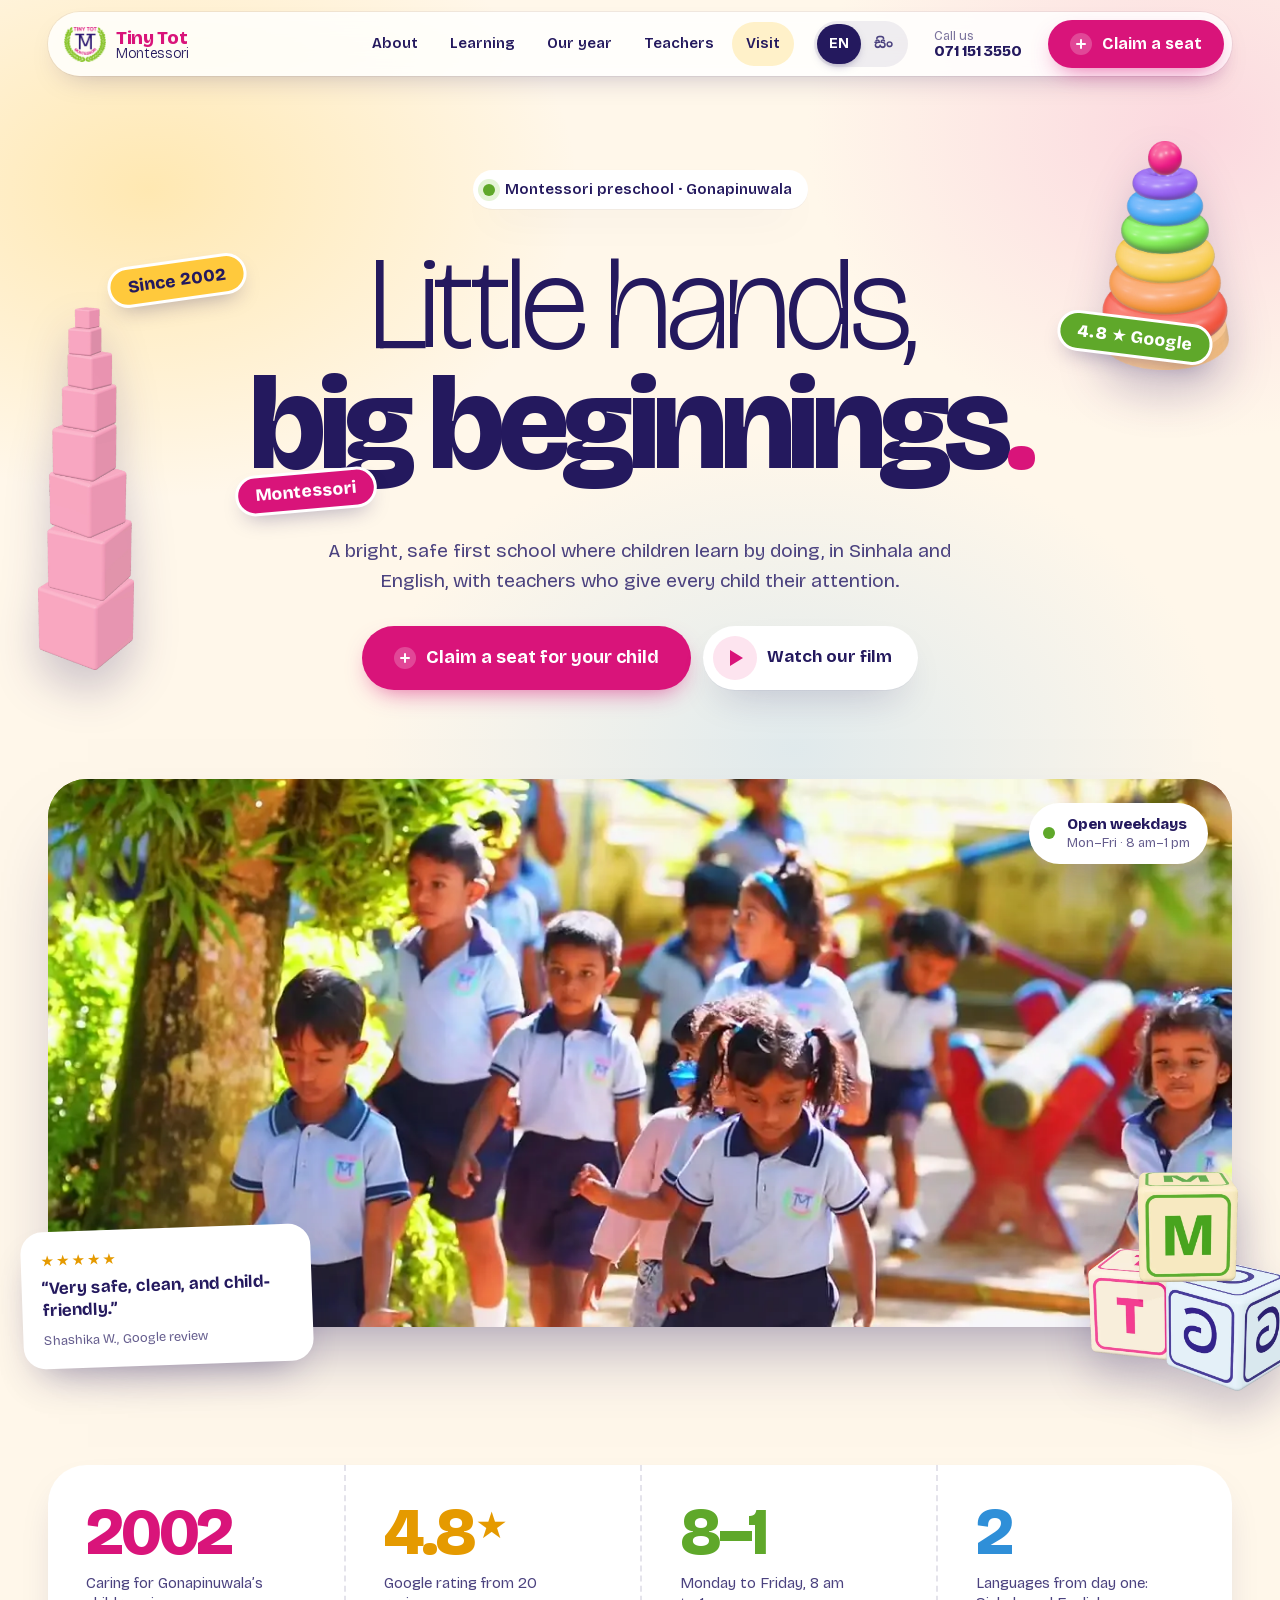
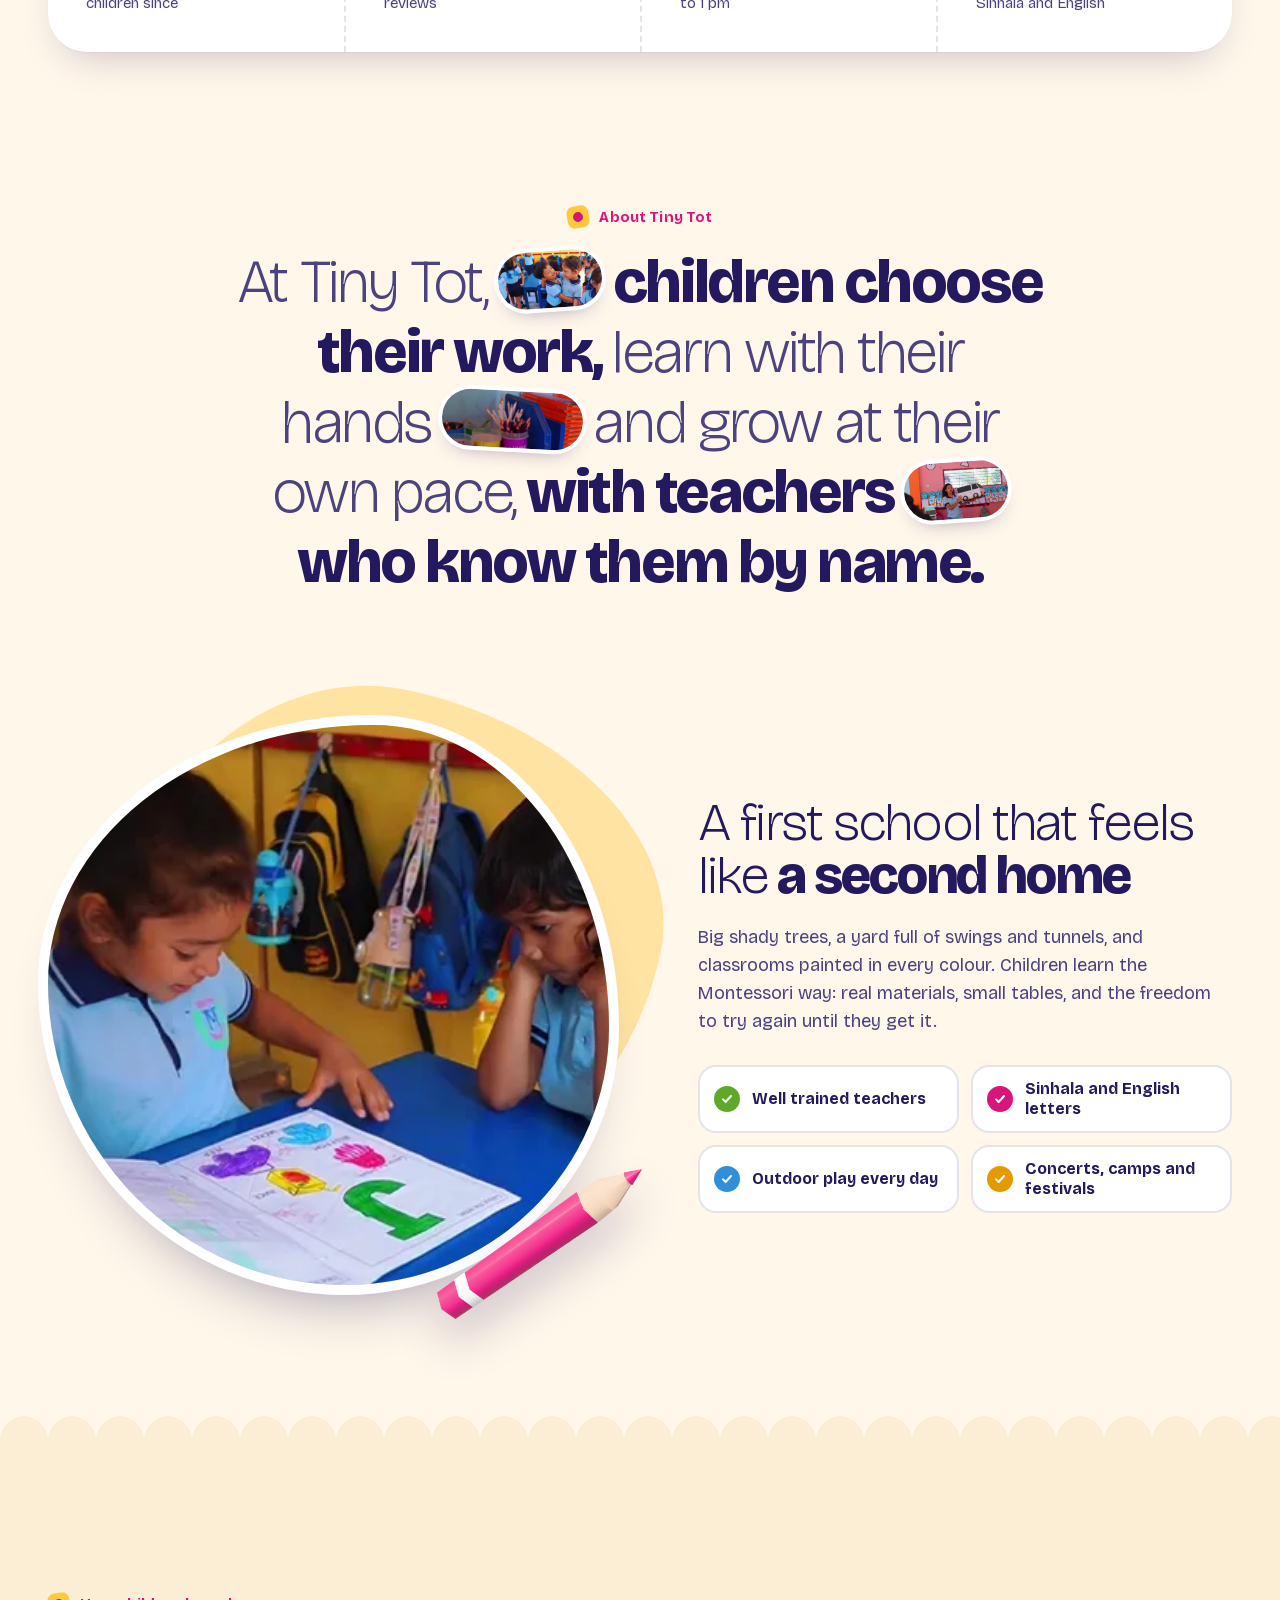
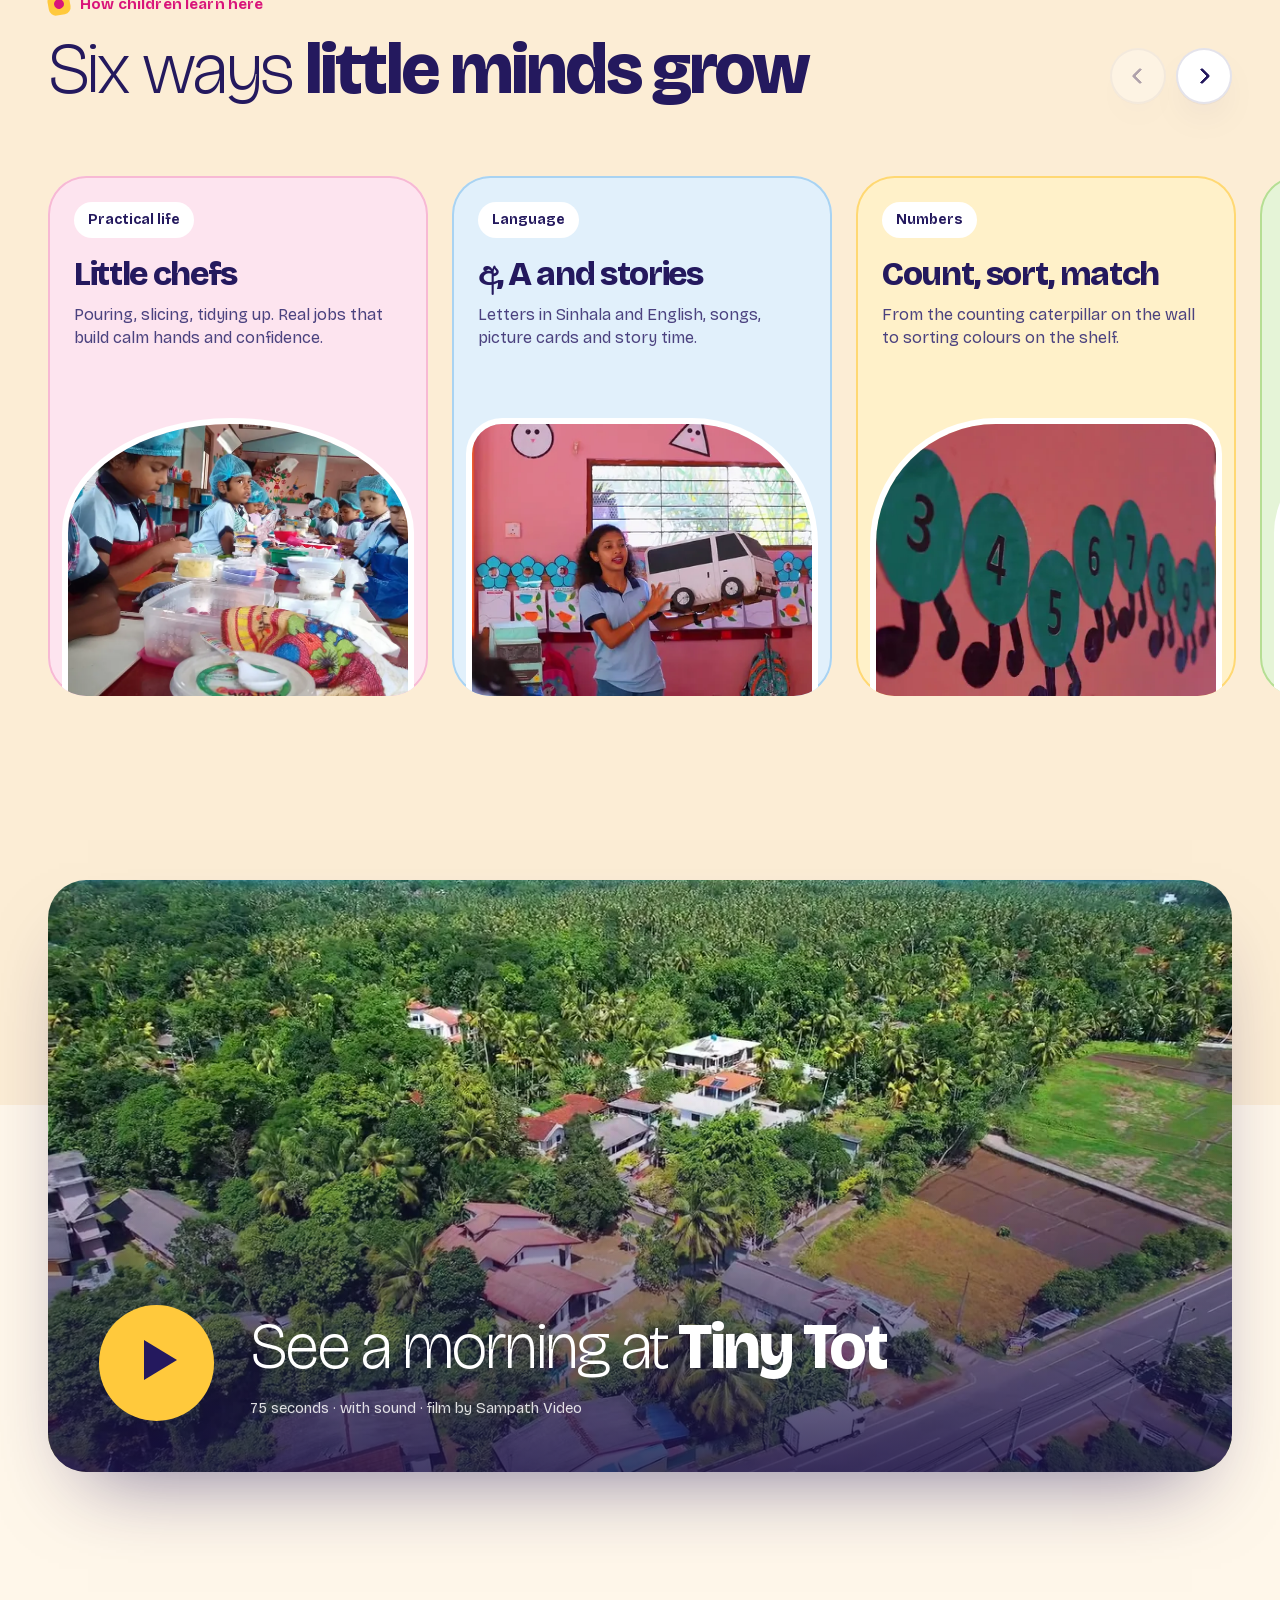
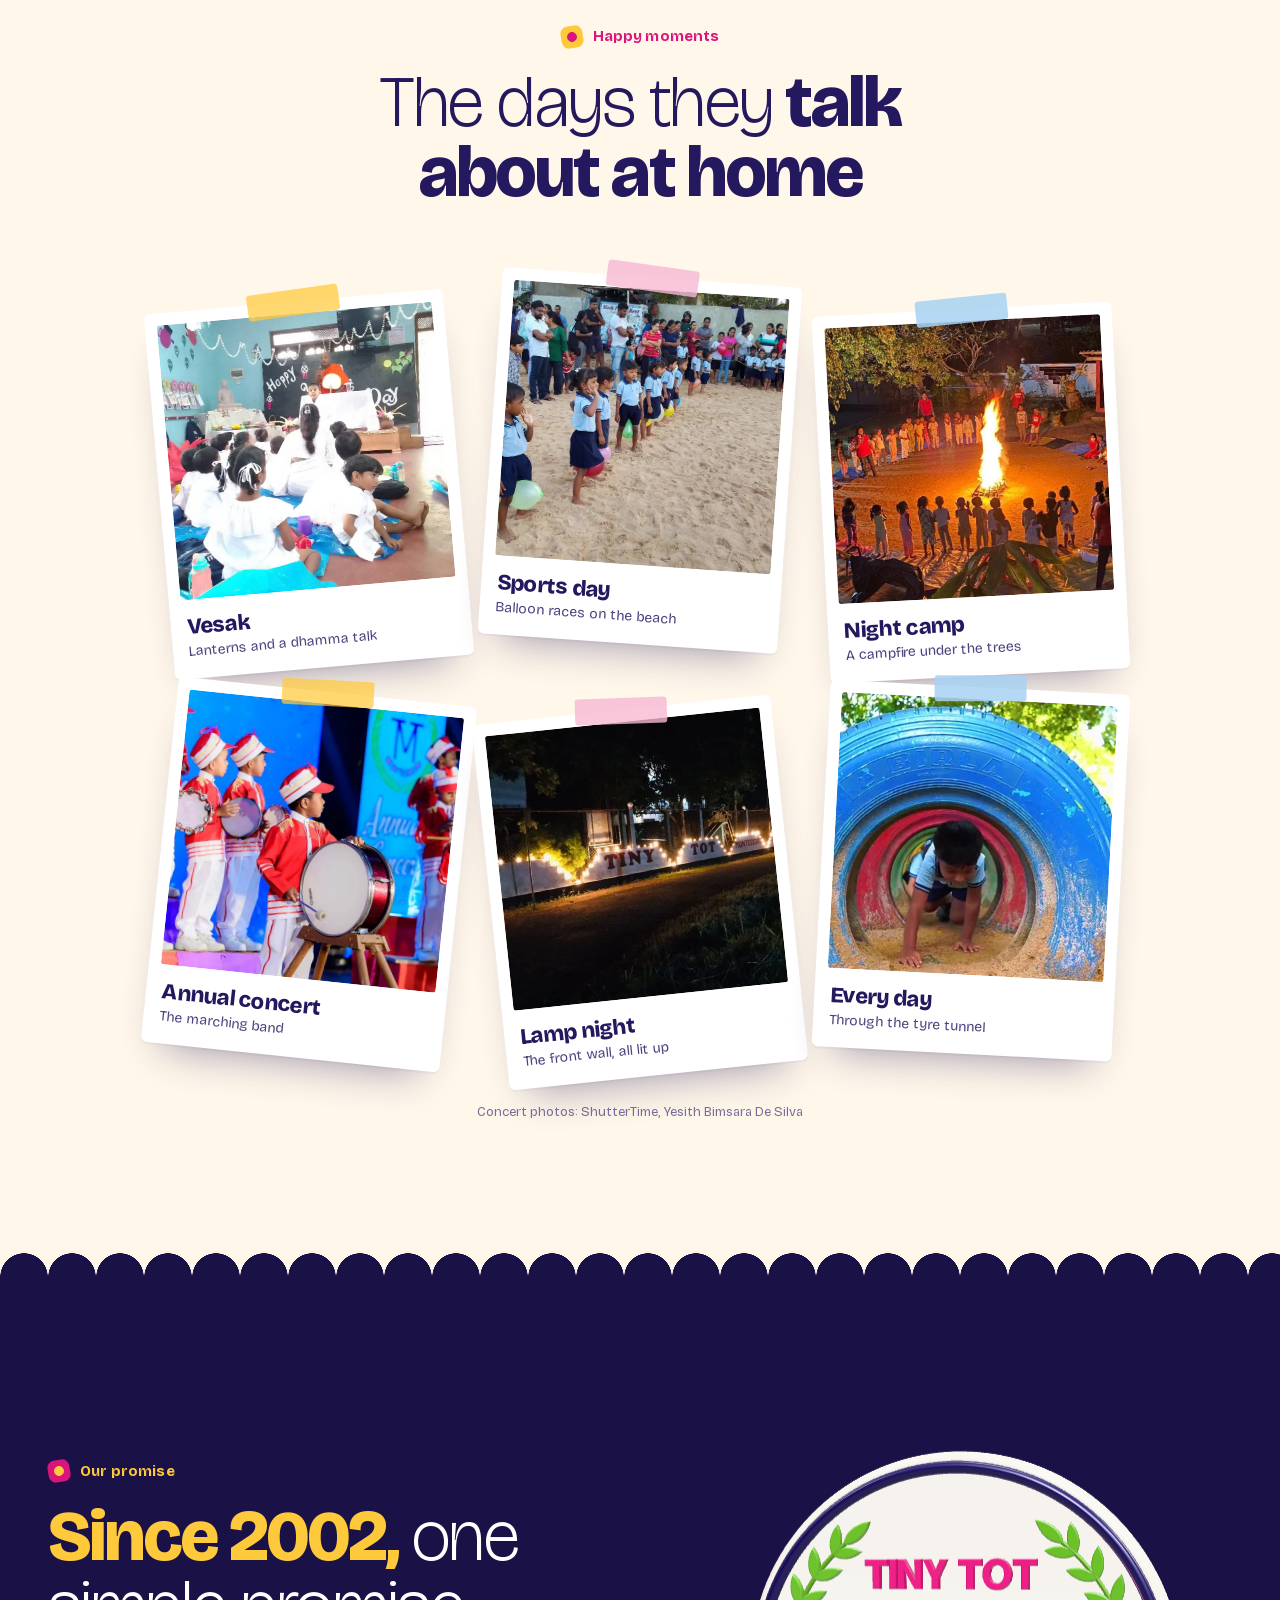
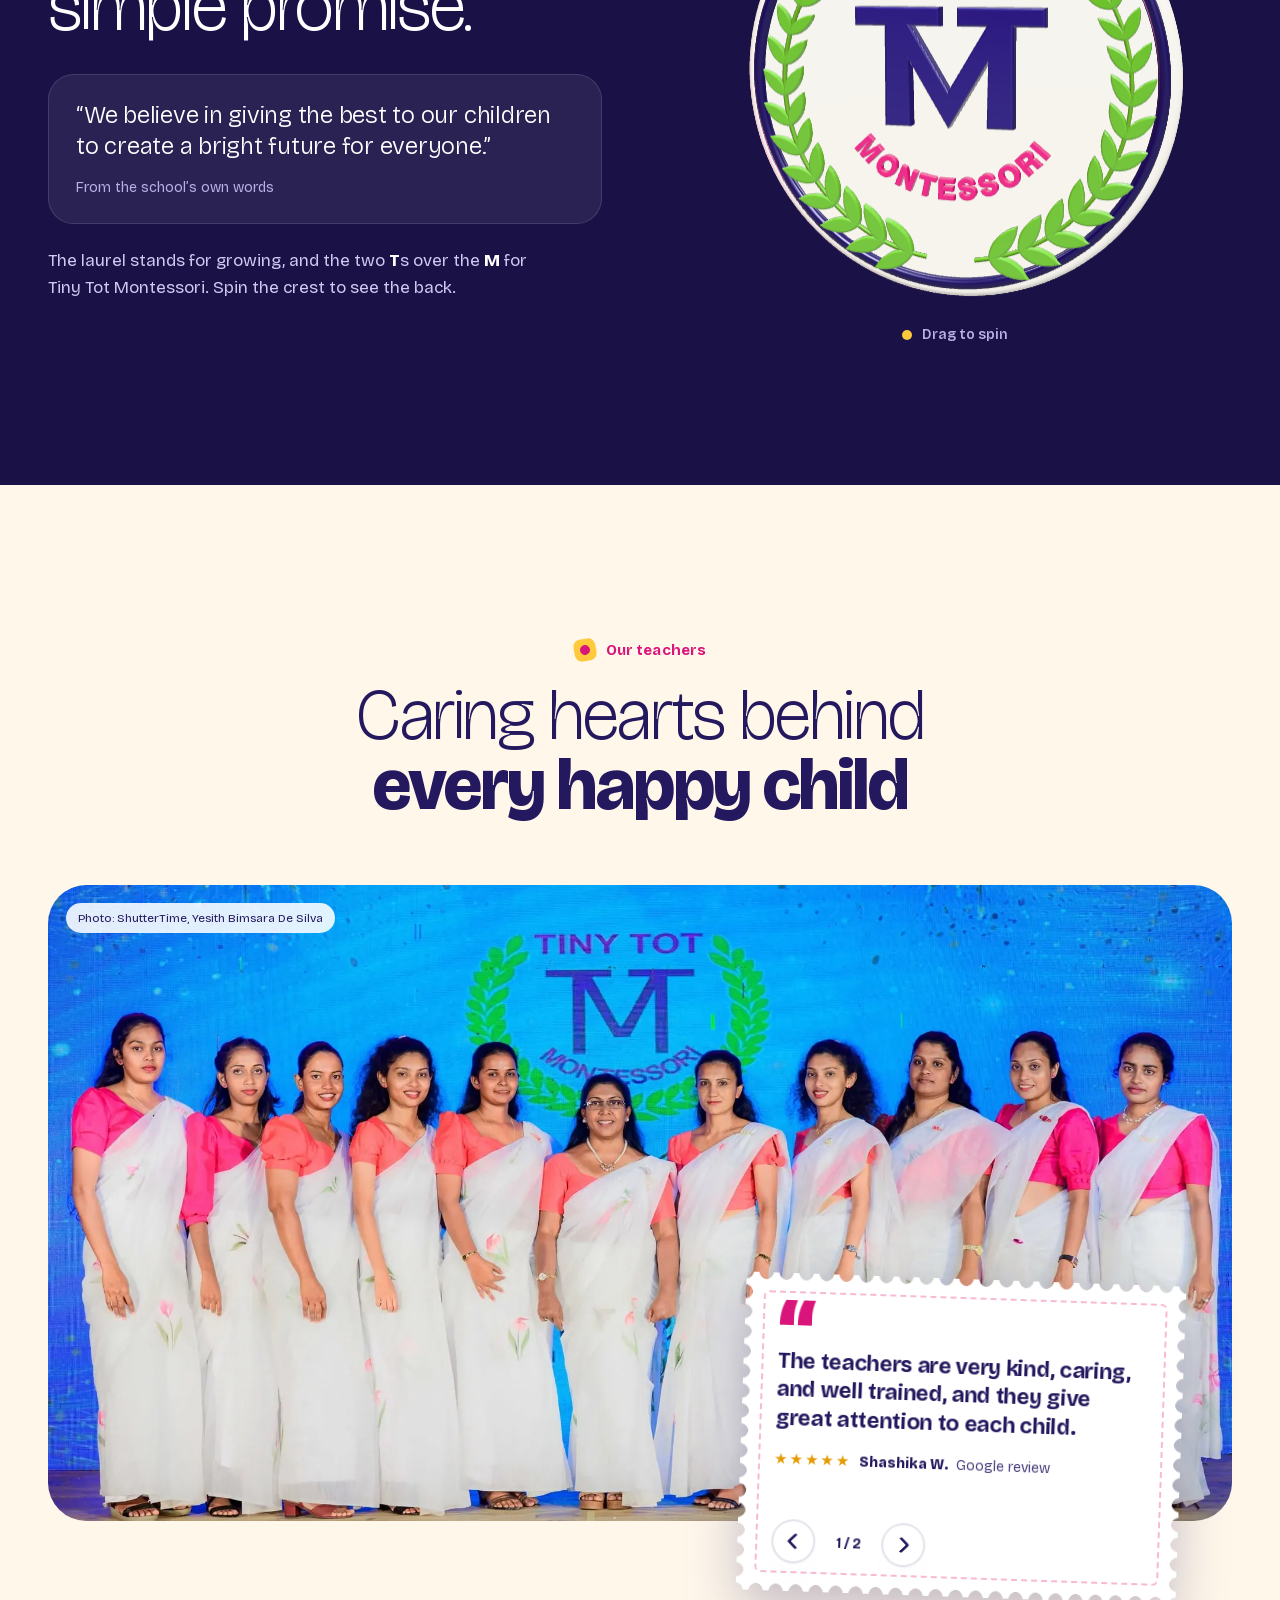
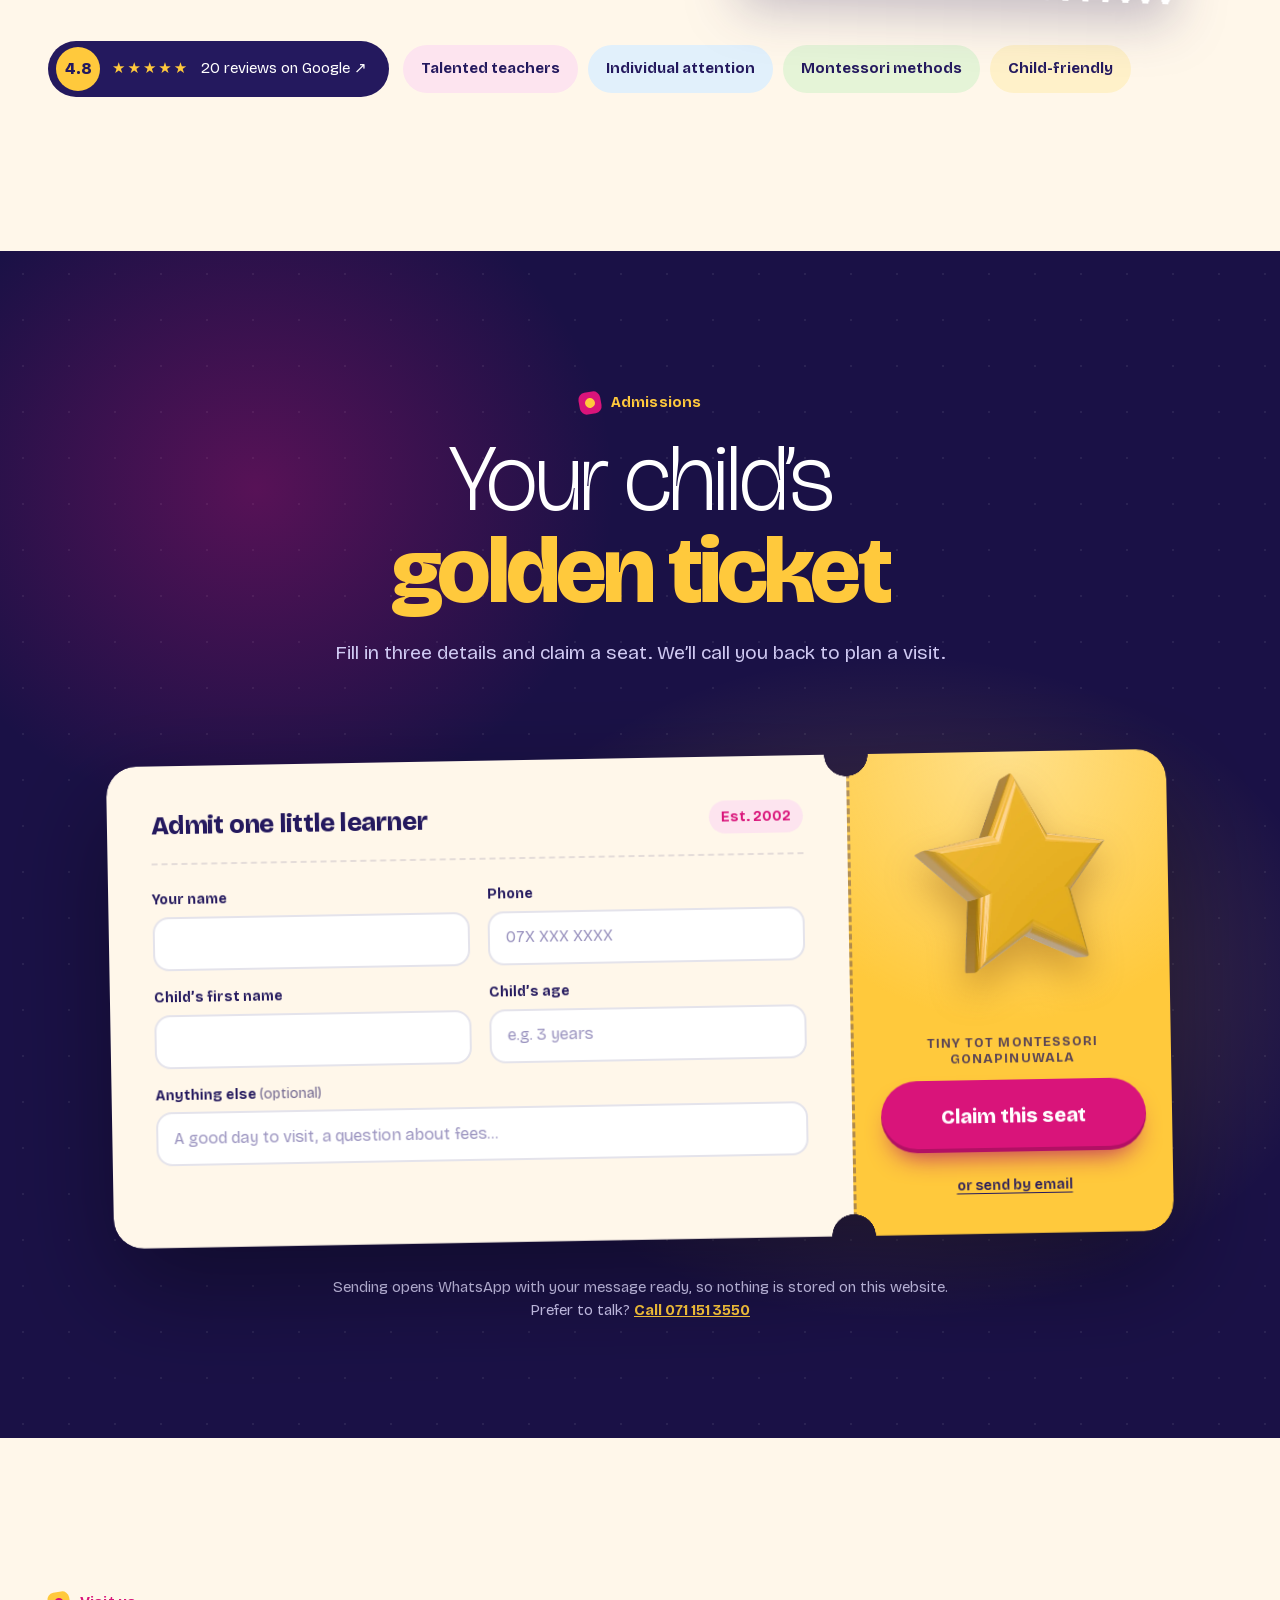
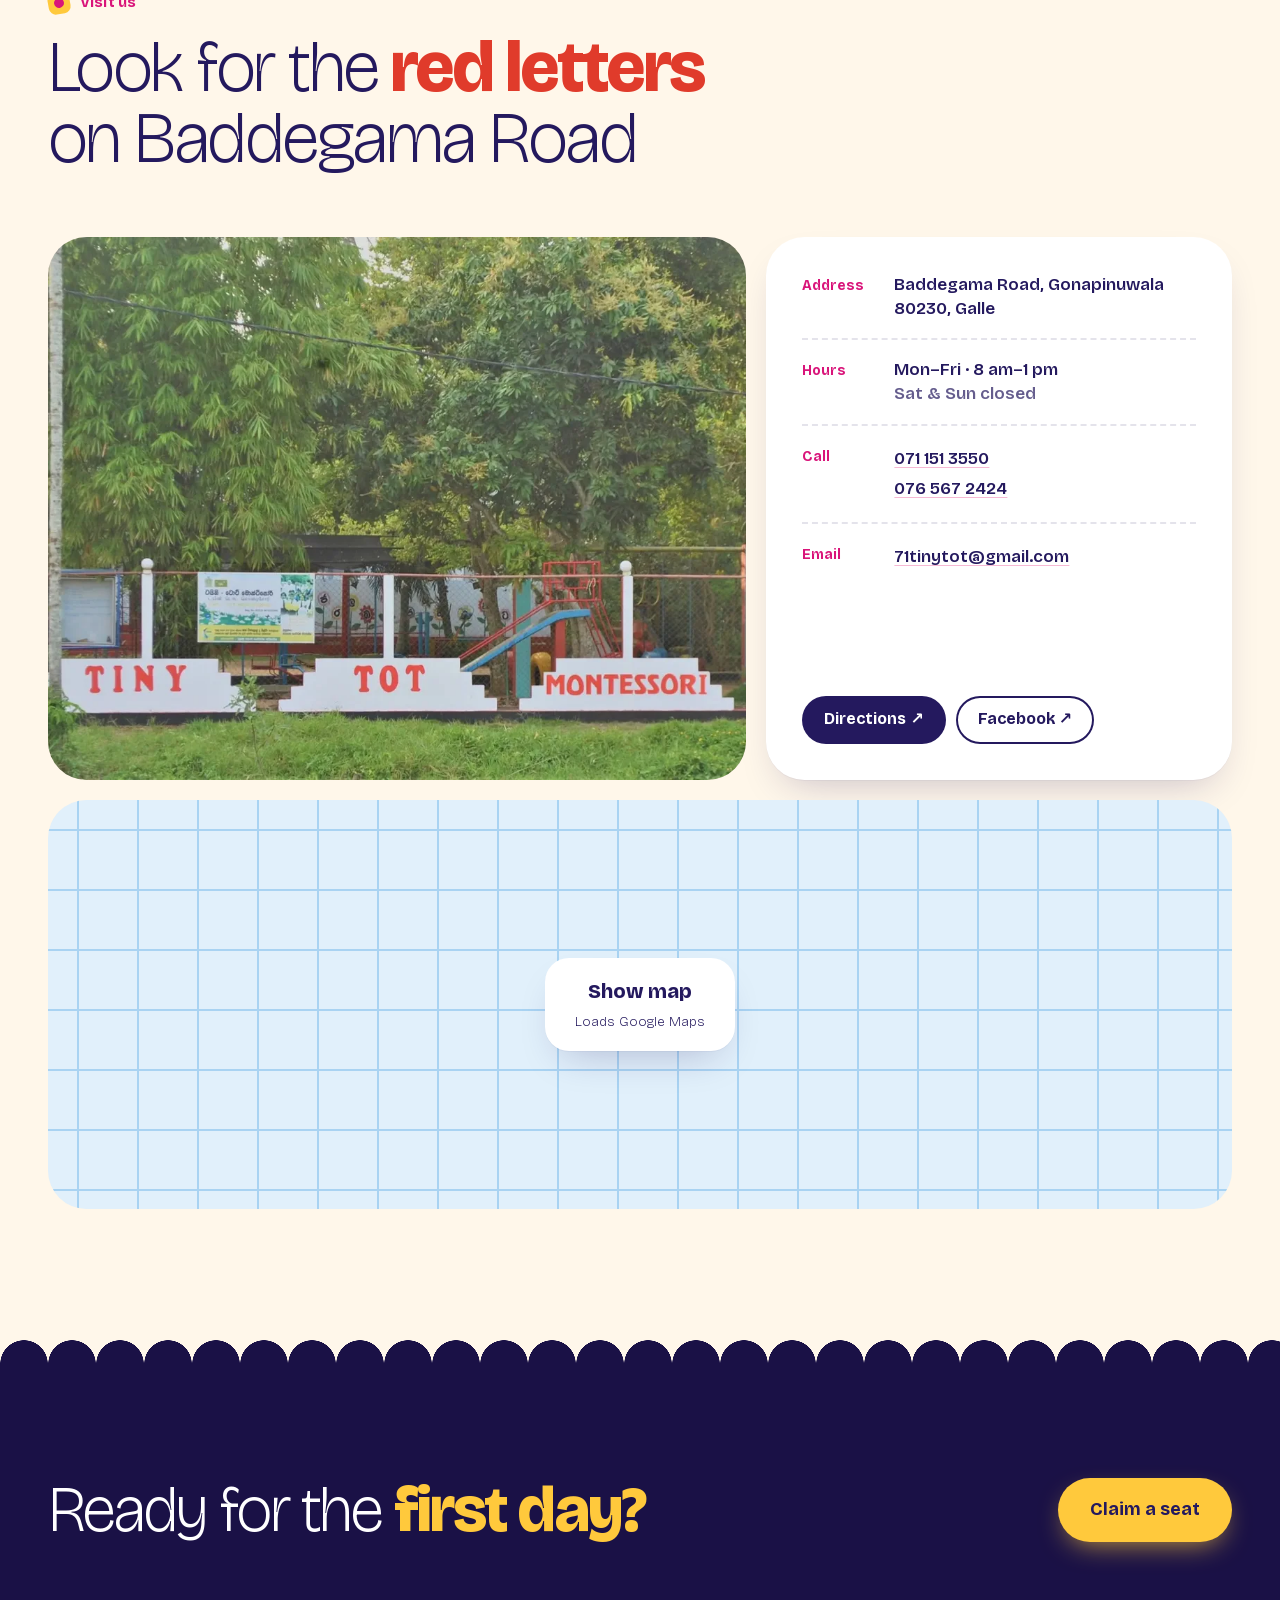
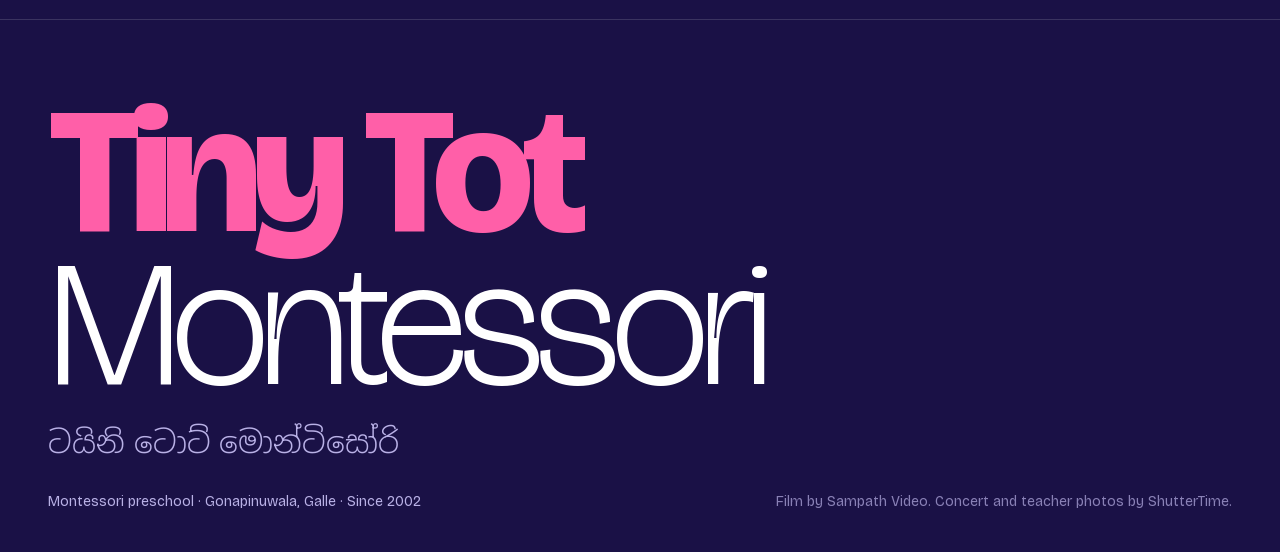
==== commit 367830ab: "language & SEO update" ====
--- a/index.html
+++ b/index.html
@@ -3,26 +3,35 @@
 <head>
 <meta charset="utf-8">
 <meta name="viewport" content="width=device-width, initial-scale=1, viewport-fit=cover">
-<title>Tiny Tot Montessori · Gonapinuwala</title>
+<title>Tiny Tot Montessori · Preschool in Gonapinuwala, Galle</title>
 <meta name="description" content="Montessori preschool on Baddegama Road, Gonapinuwala (Galle). Little hands learning by doing since 2002. Rated 4.8 on Google. Also in Sinhala.">
+<link rel="canonical" href="https://tinytot.lk/">
+<link rel="alternate" hreflang="en" href="https://tinytot.lk/">
+<link rel="alternate" hreflang="si" href="https://tinytot.lk/si/">
+<link rel="alternate" hreflang="x-default" href="https://tinytot.lk/">
 <meta name="theme-color" content="#FFF7EA">
 <meta name="color-scheme" content="light">
-<link rel="icon" href="media/crest-96.png" type="image/png">
-<link rel="apple-touch-icon" href="media/apple-touch-icon.png">
-<!-- Replace with the absolute URL once the domain is known, e.g. https://tinytot.lk/media/share.jpg -->
+<link rel="icon" href="/media/crest-96.png" type="image/png">
+<link rel="apple-touch-icon" href="/media/apple-touch-icon.png">
 <meta property="og:type" content="website">
+<meta property="og:site_name" content="Tiny Tot Montessori">
+<meta property="og:url" content="https://tinytot.lk/">
+<meta property="og:locale" content="en_LK">
+<meta property="og:locale:alternate" content="si_LK">
 <meta property="og:title" content="Tiny Tot Montessori · Gonapinuwala">
 <meta property="og:description" content="Montessori preschool in Gonapinuwala, since 2002. Claim a seat for your child.">
-<meta property="og:image" content="media/share.jpg">
+<meta property="og:image" content="https://tinytot.lk/media/share.jpg">
+<meta property="og:image:width" content="1200">
+<meta property="og:image:height" content="630">
 <meta name="twitter:card" content="summary_large_image">
-<link rel="preload" href="fonts/bricolage.woff2" as="font" type="font/woff2" crossorigin>
-<link rel="stylesheet" href="css/site.css">
+<link rel="preload" href="/fonts/bricolage.woff2" as="font" type="font/woff2" crossorigin>
+<link rel="stylesheet" href="/css/site.css">
 <script>
-(function(){var d=document.documentElement;d.classList.add("js");var l="";try{l=new URLSearchParams(location.search).get("lang")||localStorage.getItem("ttm-lang")||""}catch(e){}
-if(l==="si"){d.classList.add("si-wait");setTimeout(function(){d.classList.remove("si-wait")},3000)}})();
+(function(){var d=document.documentElement;d.classList.add("js");if(d.lang!=="en")return;var l="";try{var q=new URLSearchParams(location.search).get("lang");l=q||localStorage.getItem("ttm-lang")||""}catch(e){}
+if(l==="si")location.replace("/si/"+location.hash)})();
 </script>
 <script type="application/ld+json">
-{"@context":"https://schema.org","@type":"Preschool","name":"Tiny Tot Montessori","alternateName":"ටයිනි ටොට් මොන්ටිසෝරි","address":{"@type":"PostalAddress","streetAddress":"Baddegama Road","addressLocality":"Gonapinuwala","addressRegion":"Galle","postalCode":"80230","addressCountry":"LK"},"geo":{"@type":"GeoCoordinates","latitude":6.154467,"longitude":80.1437},"telephone":"+94711513550","email":"71tinytot@gmail.com","foundingDate":"2002","sameAs":["https://www.facebook.com/tinytotmontessori/"],"aggregateRating":{"@type":"AggregateRating","ratingValue":"4.8","reviewCount":"20"}}
+{"@context":"https://schema.org","@type":"Preschool","name":"Tiny Tot Montessori","alternateName":"ටයිනි ටොට් මොන්ටිසෝරි","url":"https://tinytot.lk/","logo":"https://tinytot.lk/media/crest-512.png","image":"https://tinytot.lk/media/share.jpg","address":{"@type":"PostalAddress","streetAddress":"Baddegama Road","addressLocality":"Gonapinuwala","addressRegion":"Galle","postalCode":"80230","addressCountry":"LK"},"geo":{"@type":"GeoCoordinates","latitude":6.154467,"longitude":80.1437},"telephone":"+94711513550","email":"71tinytot@gmail.com","foundingDate":"2002","sameAs":["https://www.facebook.com/tinytotmontessori/"],"aggregateRating":{"@type":"AggregateRating","ratingValue":"4.8","reviewCount":"20"}}
 </script>
 </head>
 <body>
@@ -32,7 +41,7 @@
 <header class="nav" data-nav>
   <div class="nav-pill">
     <a class="brand" href="#top" aria-label="Tiny Tot Montessori, back to top" data-i18n-attr="aria-label:brandTop">
-      <img src="media/crest-96.png" width="42" height="35" alt="">
+      <img src="/media/crest-96.png" width="42" height="35" alt="">
       <span class="brand-word"><b>Tiny Tot</b><span>Montessori</span></span>
     </a>
     <nav class="nav-links" aria-label="Main">
@@ -43,8 +52,8 @@
       <a href="#visit" data-i18n="navVisit">Visit</a>
     </nav>
     <div class="lang" role="group" aria-label="Language · භාෂාව">
-      <button type="button" data-set-lang="en" aria-pressed="true" lang="en">EN</button>
-      <button type="button" data-set-lang="si" aria-pressed="false" lang="si">සිං</button>
+      <a href="/" hreflang="en" lang="en" data-set-lang="en" aria-current="true" aria-label="English">EN</a>
+      <a href="/si/" hreflang="si" lang="si" data-set-lang="si" aria-label="සිංහල">සිං</a>
     </div>
     <a class="nav-call" href="tel:+94711513550"><span data-i18n="callUs">Call us</span><b>071 151 3550</b></a>
     <a class="btn btn-magenta nav-cta" href="#seat"><span class="plus" aria-hidden="true"></span><span data-i18n="claimSeat">Claim a seat</span></a>
@@ -58,8 +67,8 @@
   <div class="sheet-inner">
     <div class="sheet-top">
       <div class="lang" role="group" aria-label="Language · භාෂාව">
-        <button type="button" data-set-lang="en" aria-pressed="true" lang="en">EN</button>
-        <button type="button" data-set-lang="si" aria-pressed="false" lang="si">සිං</button>
+        <a href="/" hreflang="en" lang="en" data-set-lang="en" aria-current="true" aria-label="English">EN</a>
+        <a href="/si/" hreflang="si" lang="si" data-set-lang="si" aria-label="සිංහල">සිං</a>
       </div>
       <button class="sheet-close" type="button" data-menu-close data-i18n="close">Close</button>
     </div>
@@ -95,14 +104,14 @@
     </div>
   </div>
 
-  <img class="toy toy-tower" src="media/toy-tower.webp" width="720" height="2718" alt="" data-float="0.18" aria-hidden="true">
-  <img class="toy toy-stacker" src="media/toy-stacker.webp" width="720" height="1287" alt="" data-float="-0.12" aria-hidden="true">
+  <img class="toy toy-tower" src="/media/toy-tower.webp" width="720" height="2718" alt="" data-float="0.18" aria-hidden="true">
+  <img class="toy toy-stacker" src="/media/toy-stacker.webp" width="720" height="1287" alt="" data-float="-0.12" aria-hidden="true">
 
   <div class="hero-stage wrap">
     <div class="hero-frame">
-      <video class="hero-video" autoplay muted loop playsinline preload="metadata" poster="media/hero-poster.webp" data-hero-video>
-        <source src="media/hero-480.mp4" type="video/mp4" media="(max-width: 760px)">
-        <source src="media/hero-720.mp4" type="video/mp4">
+      <video class="hero-video" autoplay muted loop playsinline preload="metadata" poster="/media/hero-poster.webp" data-hero-video>
+        <source src="/media/hero-480.mp4" type="video/mp4" media="(max-width: 760px)">
+        <source src="/media/hero-720.mp4" type="video/mp4">
       </video>
       <button class="hero-pause" type="button" aria-label="Pause background video" data-hero-pause><span class="i-pause" aria-hidden="true"></span></button>
       <div class="float-card fc-review" data-pop>
@@ -115,7 +124,7 @@
         <span><b data-i18n="openWeekdays">Open weekdays</b><span class="muted" data-i18n="hoursShort">Mon–Fri · 8 am–1 pm</span></span>
       </div>
     </div>
-    <img class="toy toy-blocks" src="media/toy-blocks.webp" width="720" height="769" alt="" data-float="-0.08" aria-hidden="true">
+    <img class="toy toy-blocks" src="/media/toy-blocks.webp" width="720" height="769" alt="" data-float="-0.08" aria-hidden="true">
   </div>
 </section>
 
@@ -134,12 +143,12 @@
   <div class="wrap">
     <p class="label" data-reveal><span class="label-ico" aria-hidden="true"></span><span data-i18n="aboutLabel">About Tiny Tot</span></p>
     <p class="statement" data-reveal data-i18n="statement">
-      <span class="lt">At Tiny Tot,</span> <span class="pic"><img src="media/v-friends-640.webp" alt="" loading="lazy"></span> <b>children choose their work,</b> <span class="lt">learn with their hands</span> <span class="pic pic-wide"><img src="media/v-pencils-640.webp" alt="" loading="lazy"></span> <span class="lt">and grow at their own pace,</span> <b>with teachers</b> <span class="pic"><img src="media/v-teach-640.webp" alt="" loading="lazy"></span> <b>who know them by name.</b>
+      <span class="lt">At Tiny Tot,</span> <span class="pic"><img src="/media/v-friends-640.webp" alt="" loading="lazy"></span> <b>children choose their work,</b> <span class="lt">learn with their hands</span> <span class="pic pic-wide"><img src="/media/v-pencils-640.webp" alt="" loading="lazy"></span> <span class="lt">and grow at their own pace,</span> <b>with teachers</b> <span class="pic"><img src="/media/v-teach-640.webp" alt="" loading="lazy"></span> <b>who know them by name.</b>
     </p>
     <div class="about-split">
       <figure class="blob-photo" data-reveal>
-        <img src="media/v-class-1280.webp" srcset="media/v-class-640.webp 640w, media/v-class-1280.webp 1280w" sizes="(max-width: 860px) 90vw, 44vw" width="1280" height="720" alt="Children working at small red and blue tables in a bright classroom" data-i18n-attr="alt:altClass" loading="lazy">
-        <img class="toy toy-crayon" src="media/toy-crayon.webp" width="720" height="527" alt="" aria-hidden="true">
+        <img src="/media/v-class-1280.webp" srcset="/media/v-class-640.webp 640w, /media/v-class-1280.webp 1280w" sizes="(max-width: 860px) 90vw, 44vw" width="1280" height="720" alt="Children working at small red and blue tables in a bright classroom" data-i18n-attr="alt:altClass" loading="lazy">
+        <img class="toy toy-crayon" src="/media/toy-crayon.webp" width="720" height="527" alt="" aria-hidden="true">
       </figure>
       <div class="about-copy" data-reveal>
         <h2 class="h2" data-i18n="aboutH2"><span class="lt">A first school that feels like</span> <b>a second home</b></h2>
@@ -174,37 +183,37 @@
       <span class="pill" data-i18n="c1pill">Practical life</span>
       <h3><b data-i18n="c1h">Little chefs</b></h3>
       <p data-i18n="c1p">Pouring, slicing, tidying up. Real jobs that build calm hands and confidence.</p>
-      <figure class="card-photo b1"><img src="media/cooking-700.webp" width="700" height="933" alt="Children in hair nets preparing food at a long table" data-i18n-attr="alt:c1alt" loading="lazy"></figure>
+      <figure class="card-photo b1"><img src="/media/cooking-700.webp" width="700" height="933" alt="Children in hair nets preparing food at a long table" data-i18n-attr="alt:c1alt" loading="lazy"></figure>
     </article>
     <article class="card c-sky">
       <span class="pill" data-i18n="c2pill">Language</span>
       <h3><b data-i18n="c2h">අ, A and stories</b></h3>
       <p data-i18n="c2p">Letters in Sinhala and English, songs, picture cards and story time.</p>
-      <figure class="card-photo b2"><img src="media/v-teach-640.webp" width="640" height="360" alt="A teacher tells a story holding up a cut-out car" data-i18n-attr="alt:c2alt" loading="lazy"></figure>
+      <figure class="card-photo b2"><img src="/media/v-teach-640.webp" width="640" height="360" alt="A teacher tells a story holding up a cut-out car" data-i18n-attr="alt:c2alt" loading="lazy"></figure>
     </article>
     <article class="card c-sun">
       <span class="pill" data-i18n="c3pill">Numbers</span>
       <h3><b data-i18n="c3h">Count, sort, match</b></h3>
       <p data-i18n="c3p">From the counting caterpillar on the wall to sorting colours on the shelf.</p>
-      <figure class="card-photo b3"><img src="media/v-numbers-640.webp" width="640" height="360" alt="A painted number caterpillar on a pink wall" data-i18n-attr="alt:c3alt" loading="lazy"></figure>
+      <figure class="card-photo b3"><img src="/media/v-numbers-640.webp" width="640" height="360" alt="A painted number caterpillar on a pink wall" data-i18n-attr="alt:c3alt" loading="lazy"></figure>
     </article>
     <article class="card c-green">
       <span class="pill" data-i18n="c4pill">Movement</span>
       <h3><b data-i18n="c4h">Climb, swing, crawl</b></h3>
       <p data-i18n="c4p">A rope ladder up the big tree, swings in the shade and a tyre tunnel.</p>
-      <figure class="card-photo b1"><img src="media/v-climb-640.webp" width="640" height="360" alt="A boy climbs a rope ladder on a tree" data-i18n-attr="alt:c4alt" loading="lazy"></figure>
+      <figure class="card-photo b1"><img src="/media/v-climb-640.webp" width="640" height="360" alt="A boy climbs a rope ladder on a tree" data-i18n-attr="alt:c4alt" loading="lazy"></figure>
     </article>
     <article class="card c-lilac">
       <span class="pill" data-i18n="c5pill">Arts &amp; stage</span>
       <h3><b data-i18n="c5h">Sing, dance, shine</b></h3>
       <p data-i18n="c5p">Songs every day and a full stage at the annual concert.</p>
-      <figure class="card-photo b2"><img src="media/fairies-900.webp" width="900" height="536" alt="Children in fairy costumes dancing on stage" data-i18n-attr="alt:c5alt" loading="lazy"></figure>
+      <figure class="card-photo b2"><img src="/media/fairies-900.webp" width="900" height="536" alt="Children in fairy costumes dancing on stage" data-i18n-attr="alt:c5alt" loading="lazy"></figure>
     </article>
     <article class="card c-pink">
       <span class="pill" data-i18n="c6pill">Nature &amp; values</span>
       <h3><b data-i18n="c6h">Grow kind</b></h3>
       <p data-i18n="c6p">A sapling in every pair of hands on planting day, and Vesak together.</p>
-      <figure class="card-photo b3"><img src="media/plants-1280.webp" width="1280" height="576" alt="Children holding potted saplings" data-i18n-attr="alt:c6alt" loading="lazy"></figure>
+      <figure class="card-photo b3"><img src="/media/plants-1280.webp" width="1280" height="576" alt="Children holding potted saplings" data-i18n-attr="alt:c6alt" loading="lazy"></figure>
     </article>
   </div>
 </section>
@@ -212,7 +221,7 @@
 <!-- 5 · FILM -->
 <section class="film-band" aria-label="School film" data-i18n-attr="aria-label:filmLabel">
   <button class="film-poster" type="button" data-film-open>
-    <img src="media/v-drone-1280.webp" srcset="media/v-drone-640.webp 640w, media/v-drone-1280.webp 1280w" sizes="100vw" width="1280" height="720" alt="" loading="lazy">
+    <img src="/media/v-drone-1280.webp" srcset="/media/v-drone-640.webp 640w, /media/v-drone-1280.webp 1280w" sizes="100vw" width="1280" height="720" alt="" loading="lazy">
     <span class="film-copy">
       <span class="big-play" aria-hidden="true"></span>
       <span class="film-title" data-i18n="filmTitle"><span class="lt">See a morning at</span> <b>Tiny Tot</b></span>
@@ -232,12 +241,12 @@
     </header>
   </div>
   <div class="polaroids" data-polaroids>
-    <figure class="pola" style="--rot:-5deg;--y:10px"><img src="media/vesak-700.webp" width="700" height="933" alt="Children in white listening to a monk on Vesak day" data-i18n-attr="alt:p1alt" loading="lazy"><figcaption><b data-i18n="p1h">Vesak</b><span data-i18n="p1t">Lanterns and a dhamma talk</span></figcaption></figure>
-    <figure class="pola" style="--rot:4deg;--y:-14px"><img src="media/beach-900.webp" width="900" height="675" alt="Children with balloons line up for a race on the beach" data-i18n-attr="alt:p2alt" loading="lazy"><figcaption><b data-i18n="p2h">Sports day</b><span data-i18n="p2t">Balloon races on the beach</span></figcaption></figure>
-    <figure class="pola" style="--rot:-3deg;--y:18px"><img src="media/campfire-1024.webp" width="1024" height="768" alt="Children in pyjamas around a campfire at night" data-i18n-attr="alt:p3alt" loading="lazy"><figcaption><b data-i18n="p3h">Night camp</b><span data-i18n="p3t">A campfire under the trees</span></figcaption></figure>
-    <figure class="pola" style="--rot:6deg;--y:-6px"><img src="media/band-1000.webp" width="1000" height="582" alt="A boy in a red band uniform plays a big drum" data-i18n-attr="alt:p4alt" loading="lazy"><figcaption><b data-i18n="p4h">Annual concert</b><span data-i18n="p4t">The marching band</span></figcaption></figure>
-    <figure class="pola" style="--rot:-6deg;--y:12px"><img src="media/lamps-900.webp" width="800" height="938" alt="Oil lamps glowing along the stepped front wall at night" data-i18n-attr="alt:p5alt" loading="lazy"><figcaption><b data-i18n="p5h">Lamp night</b><span data-i18n="p5t">The front wall, all lit up</span></figcaption></figure>
-    <figure class="pola" style="--rot:3deg;--y:-10px"><img src="media/v-tunnel-640.webp" width="640" height="360" alt="A child crawls through a painted tyre tunnel" data-i18n-attr="alt:p6alt" loading="lazy"><figcaption><b data-i18n="p6h">Every day</b><span data-i18n="p6t">Through the tyre tunnel</span></figcaption></figure>
+    <figure class="pola" style="--rot:-5deg;--y:10px"><img src="/media/vesak-700.webp" width="700" height="933" alt="Children in white listening to a monk on Vesak day" data-i18n-attr="alt:p1alt" loading="lazy"><figcaption><b data-i18n="p1h">Vesak</b><span data-i18n="p1t">Lanterns and a dhamma talk</span></figcaption></figure>
+    <figure class="pola" style="--rot:4deg;--y:-14px"><img src="/media/beach-900.webp" width="900" height="675" alt="Children with balloons line up for a race on the beach" data-i18n-attr="alt:p2alt" loading="lazy"><figcaption><b data-i18n="p2h">Sports day</b><span data-i18n="p2t">Balloon races on the beach</span></figcaption></figure>
+    <figure class="pola" style="--rot:-3deg;--y:18px"><img src="/media/campfire-1024.webp" width="1024" height="768" alt="Children in pyjamas around a campfire at night" data-i18n-attr="alt:p3alt" loading="lazy"><figcaption><b data-i18n="p3h">Night camp</b><span data-i18n="p3t">A campfire under the trees</span></figcaption></figure>
+    <figure class="pola" style="--rot:6deg;--y:-6px"><img src="/media/band-1000.webp" width="1000" height="582" alt="A boy in a red band uniform plays a big drum" data-i18n-attr="alt:p4alt" loading="lazy"><figcaption><b data-i18n="p4h">Annual concert</b><span data-i18n="p4t">The marching band</span></figcaption></figure>
+    <figure class="pola" style="--rot:-6deg;--y:12px"><img src="/media/lamps-900.webp" width="800" height="938" alt="Oil lamps glowing along the stepped front wall at night" data-i18n-attr="alt:p5alt" loading="lazy"><figcaption><b data-i18n="p5h">Lamp night</b><span data-i18n="p5t">The front wall, all lit up</span></figcaption></figure>
+    <figure class="pola" style="--rot:3deg;--y:-10px"><img src="/media/v-tunnel-640.webp" width="640" height="360" alt="A child crawls through a painted tyre tunnel" data-i18n-attr="alt:p6alt" loading="lazy"><figcaption><b data-i18n="p6h">Every day</b><span data-i18n="p6t">Through the tyre tunnel</span></figcaption></figure>
   </div>
   <p class="credit wrap center" data-i18n="yearCredit">Concert photos: ShutterTime, Yesith Bimsara De Silva</p>
 </section>
@@ -256,7 +265,7 @@
     </div>
     <div class="crest-stage" data-crest>
       <canvas class="crest-canvas" aria-label="3D model of the Tiny Tot Montessori crest. Drag to spin it." data-i18n-attr="aria-label:crestAria" role="img"></canvas>
-      <img class="crest-fallback" src="media/crest-512.png" width="512" height="429" alt="Tiny Tot Montessori crest: a green laurel wreath around the blue T T M monogram" data-i18n-attr="alt:crestAlt" loading="lazy">
+      <img class="crest-fallback" src="/media/crest-512.png" width="512" height="429" alt="Tiny Tot Montessori crest: a green laurel wreath around the blue T T M monogram" data-i18n-attr="alt:crestAlt" loading="lazy">
       <p class="crest-hint" aria-hidden="true"><span class="drag-dot"></span><span data-i18n="dragSpin">Drag to spin</span></p>
     </div>
   </div>
@@ -273,7 +282,7 @@
     </header>
     <div class="teach-stage">
       <figure class="teach-photo">
-        <img src="media/teachers-1000.webp" srcset="media/teachers-1000.webp 1000w, media/teachers-2000.webp 2000w" sizes="(max-width: 860px) 100vw, 1200px" width="2000" height="1164" alt="Eleven Tiny Tot teachers in matching white sarees with pink blouses" data-i18n-attr="alt:teachAlt" loading="lazy">
+        <img src="/media/teachers-1000.webp" srcset="/media/teachers-1000.webp 1000w, /media/teachers-2000.webp 2000w" sizes="(max-width: 860px) 100vw, 1200px" width="2000" height="1164" alt="Eleven Tiny Tot teachers in matching white sarees with pink blouses" data-i18n-attr="alt:teachAlt" loading="lazy">
         <figcaption class="credit-on" data-i18n="teachCredit">Photo: ShutterTime, Yesith Bimsara De Silva</figcaption>
       </figure>
       <div class="stamp" data-reviews-car>
@@ -346,7 +355,7 @@
       </div>
 
       <div class="ticket-stub">
-        <img class="stub-star" src="media/toy-star.webp" width="720" height="753" alt="" aria-hidden="true">
+        <img class="stub-star" src="/media/toy-star.webp" width="720" height="753" alt="" aria-hidden="true">
         <p class="stub-small" data-i18n="stubSmall">Tiny Tot Montessori<br>Gonapinuwala</p>
         <button class="btn btn-gold btn-xl claim" type="submit" data-claim>
           <span class="claim-txt" data-i18n="claimThis">Claim this seat</span>
@@ -371,7 +380,7 @@
     </header>
     <div class="visit-grid">
       <figure class="visit-photo">
-        <img src="media/fence-1000.webp" srcset="media/fence-1000.webp 1000w, media/fence-2048.webp 1581w" sizes="(max-width: 960px) 100vw, 60vw" width="1581" height="1228" alt="The front wall with TINY TOT MONTESSORI painted in red, with the playground behind" data-i18n-attr="alt:fenceAlt" loading="lazy">
+        <img src="/media/fence-1000.webp" srcset="/media/fence-1000.webp 1000w, /media/fence-2048.webp 1581w" sizes="(max-width: 960px) 100vw, 60vw" width="1581" height="1228" alt="The front wall with TINY TOT MONTESSORI painted in red, with the playground behind" data-i18n-attr="alt:fenceAlt" loading="lazy">
       </figure>
       <aside class="card-visit">
         <dl class="facts">
@@ -417,8 +426,8 @@
 
 <dialog class="film" data-film aria-label="Tiny Tot school film" data-i18n-attr="aria-label:filmDialog">
   <div class="film-inner">
-    <video controls playsinline preload="none" poster="media/v-drone-1280.webp" data-film-video>
-      <source src="media/film-75s.mp4" type="video/mp4">
+    <video controls playsinline preload="none" poster="/media/v-drone-1280.webp" data-film-video>
+      <source src="/media/film-75s.mp4" type="video/mp4">
     </video>
     <div class="film-bar">
       <p data-i18n="filmCredit">School film by Sampath Video</p>
@@ -427,10 +436,10 @@
   </div>
 </dialog>
 
-<script type="importmap">{"imports":{"three":"./vendor/three.module.min.js"}}</script>
-<script src="js/config.js"></script>
-<script src="js/i18n-si.js" defer></script>
-<script src="js/app.js" defer></script>
-<script type="module" src="js/crest.js"></script>
+<script type="importmap">{"imports":{"three":"/vendor/three.module.min.js"}}</script>
+<script src="/js/config.js"></script>
+<script src="/js/i18n-si.js" defer></script>
+<script src="/js/app.js" defer></script>
+<script type="module" src="/js/crest.js"></script>
 </body>
 </html>
--- a/css/site.css
+++ b/css/site.css
@@ -506,15 +506,14 @@
 
 /* ---------- language switch ---------- */
 .lang{display:flex;flex:none;padding:3px;border-radius:999px;background:rgba(36,25,94,.07)}
-.lang button{min-width:44px;min-height:40px;padding:0 12px;border-radius:999px;font-size:14px;font-weight:700;color:var(--ink-2);transition:background-color 200ms ease,color 200ms ease,transform 160ms var(--ease-out)}
-.lang button[lang="si"]{font-family:"Sinhala","Bricolage",sans-serif}
-.lang button[aria-pressed="true"]{background:var(--ink);color:#fff;box-shadow:0 4px 10px -4px rgba(36,25,94,.5)}
-.lang button:active{transform:scale(.94)}
-@media (hover:hover) and (pointer:fine){.lang button[aria-pressed="false"]:hover{background:#fff;color:var(--ink)}}
-.sheet-top .lang button{min-height:44px}
-@media (max-width:560px){.nav-pill>.lang button{min-width:40px;min-height:38px;padding:0 9px;font-size:13px}}
+.lang a{display:inline-flex;align-items:center;justify-content:center;min-width:44px;min-height:40px;padding:0 12px;border-radius:999px;font-size:14px;font-weight:700;color:var(--ink-2);text-decoration:none;-webkit-tap-highlight-color:transparent;transition:background-color 200ms ease,color 200ms ease,transform 160ms var(--ease-out)}
+.lang a[lang="si"]{font-family:"Sinhala","Bricolage",sans-serif}
+.lang a[aria-current="true"]{background:var(--ink);color:#fff;box-shadow:0 4px 10px -4px rgba(36,25,94,.5)}
+.lang a:active{transform:scale(.94)}
+@media (hover:hover) and (pointer:fine){.lang a:not([aria-current="true"]):hover{background:#fff;color:var(--ink)}}
+.sheet-top .lang a{min-height:44px}
+@media (max-width:560px){.nav-pill>.lang a{min-width:40px;min-height:38px;padding:0 9px;font-size:13px}}
 @media (max-width:440px){.brand-word{display:none}}
-.si-wait body{opacity:0}
 
 /* ---------- Sinhala typography ----------
    Sinhala letters are taller and wider than Latin, and tight tracking breaks their joins,
